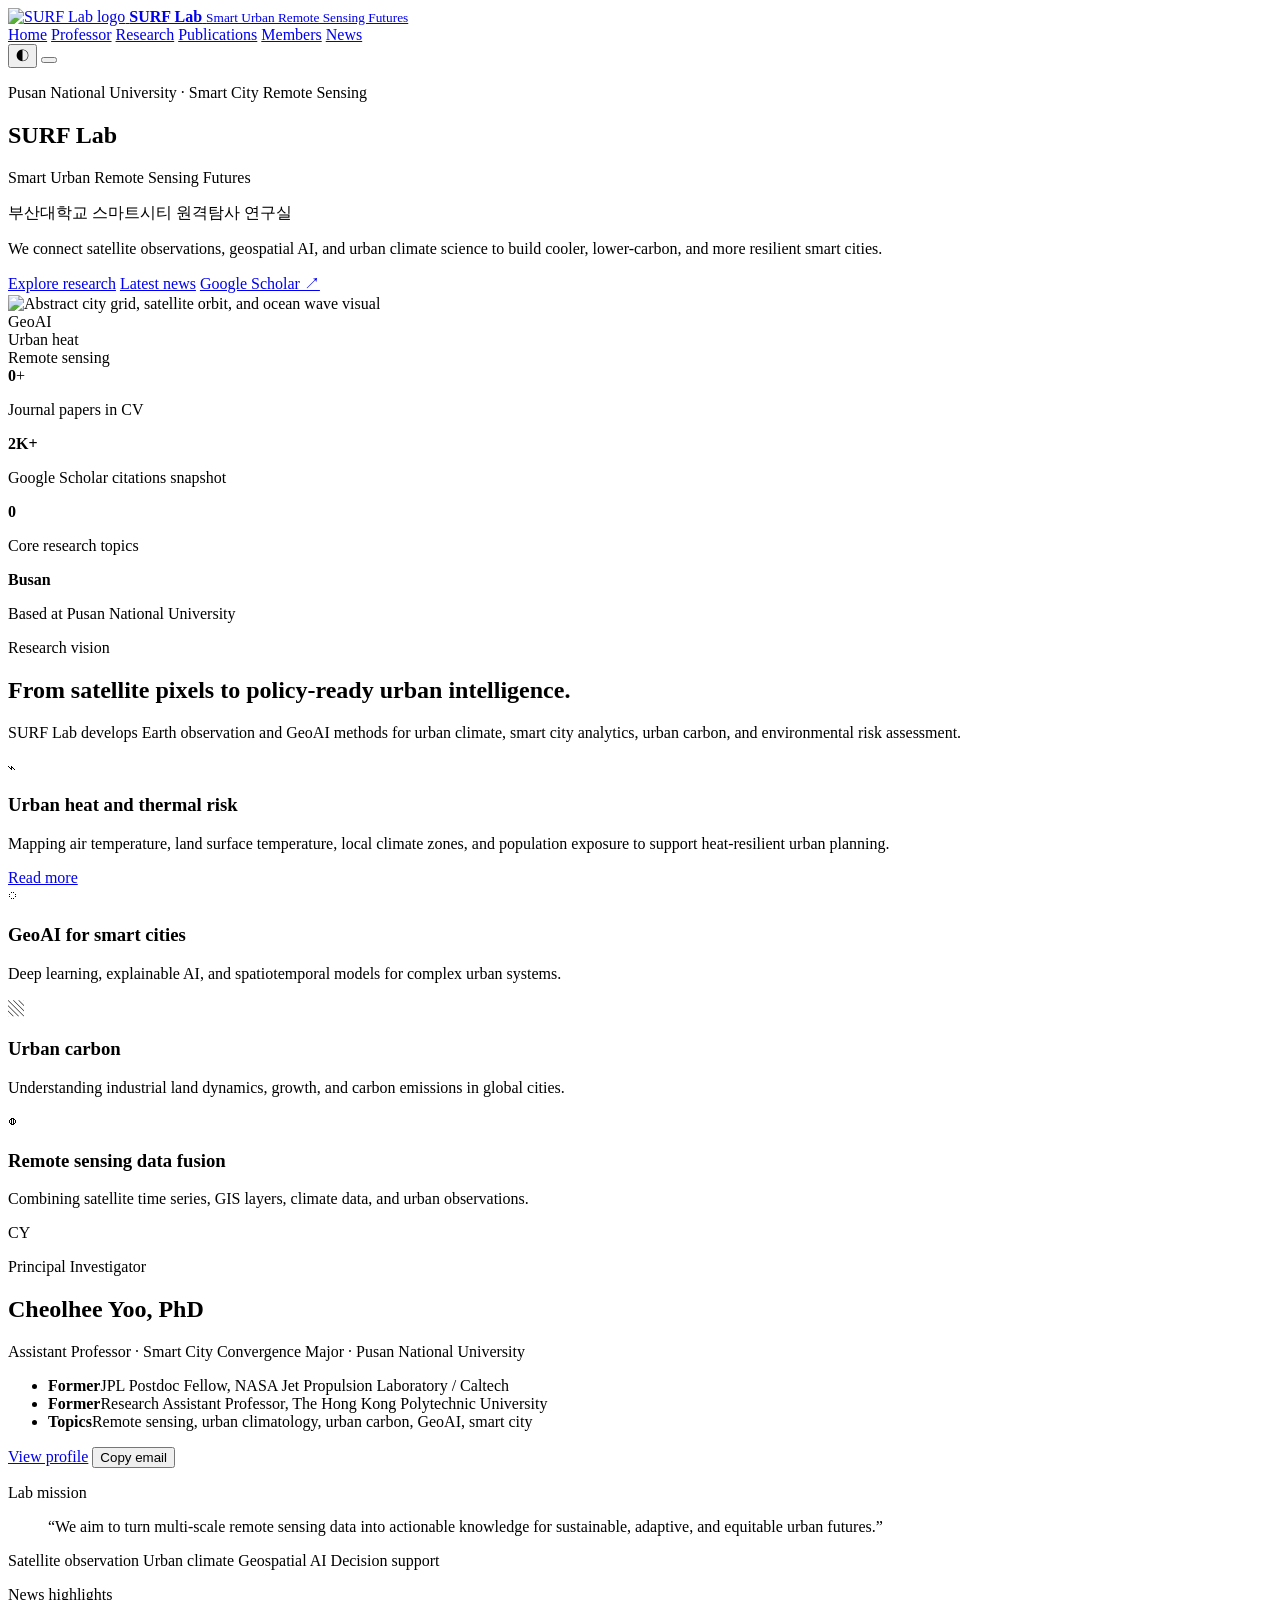
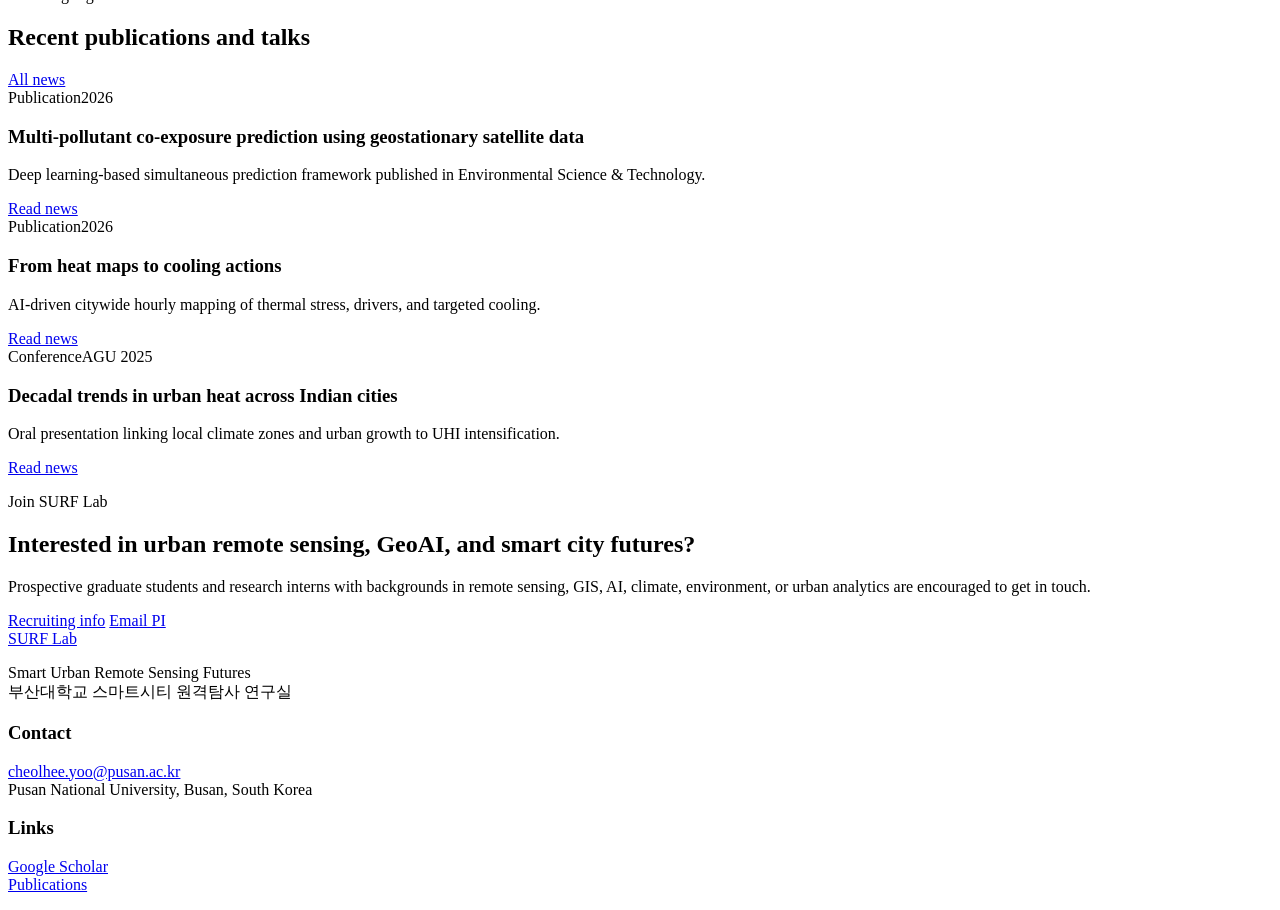
==== index.html @ ce8a704f "Create index.html" ====
<!DOCTYPE html>
<html lang="ko">
<head>
  <meta charset="utf-8" />
  <meta name="viewport" content="width=device-width, initial-scale=1" />
  <meta name="description" content="SURF Lab, Smart Urban Remote Sensing Futures, 부산대학교 스마트시티 원격탐사 연구실" />
  <title>SURF Lab | Smart Urban Remote Sensing Futures</title>
  <link rel="icon" href="assets/surf-logo.svg" type="image/svg+xml" />
  <link rel="stylesheet" href="styles.css" />
  <script defer src="script.js"></script>
</head>
<body>
  <div class="progress" data-progress></div>
  <header class="site-header" data-header>
    <a class="brand" href="index.html" aria-label="SURF Lab home">
      <img src="assets/surf-logo.svg" alt="SURF Lab logo" />
      <span>
        <strong>SURF Lab</strong>
        <small>Smart Urban Remote Sensing Futures</small>
      </span>
    </a>
    <nav class="nav-links" id="site-menu" data-nav>
      <a href="index.html">Home</a>
      <a href="professor.html">Professor</a>
      <a href="research.html">Research</a>
      <a href="publications.html">Publications</a>
      <a href="members.html">Members</a>
      <a href="news.html">News</a>
    </nav>
    <div class="header-actions">
      <button class="theme-toggle" type="button" data-theme-toggle aria-label="Toggle dark mode">
        <span class="theme-toggle__icon" aria-hidden="true">◐</span>
      </button>
      <button class="menu-toggle" type="button" data-menu-toggle aria-controls="site-menu" aria-expanded="false" aria-label="Open navigation">
        <span></span><span></span><span></span>
      </button>
    </div>
  </header>

  <main>
    <section class="hero section-pad">
      <div class="hero-bg" aria-hidden="true"></div>
      <div class="container hero-grid">
        <div class="hero-copy" data-reveal>
          <p class="eyebrow">Pusan National University · Smart City Remote Sensing</p>
          <h1>SURF Lab</h1>
          <p class="hero-subtitle">Smart Urban Remote Sensing Futures</p>
          <p class="hero-korean">부산대학교 스마트시티 원격탐사 연구실</p>
          <p class="hero-text">
            We connect satellite observations, geospatial AI, and urban climate science to build cooler,
            lower-carbon, and more resilient smart cities.
          </p>
          <div class="hero-actions">
            <a class="btn btn-primary" href="research.html">Explore research</a>
            <a class="btn btn-ghost" href="news.html">Latest news</a>
            <a class="btn btn-link" href="https://scholar.google.com/citations?user=P_pe0a8AAAAJ&amp;hl=ko" target="_blank" rel="noopener">Google Scholar ↗</a>
          </div>
        </div>
        <div class="hero-visual" data-reveal data-delay="120">
          <div class="orbital-card">
            <img src="assets/city-wave.svg" alt="Abstract city grid, satellite orbit, and ocean wave visual" />
            <div class="live-chip live-chip--one">GeoAI</div>
            <div class="live-chip live-chip--two">Urban heat</div>
            <div class="live-chip live-chip--three">Remote sensing</div>
          </div>
        </div>
      </div>
      <div class="container stat-strip" data-reveal>
        <article>
          <strong data-count="41">0</strong><span>+</span>
          <p>Journal papers in CV</p>
        </article>
        <article>
          <strong>2K+</strong>
          <p>Google Scholar citations snapshot</p>
        </article>
        <article>
          <strong data-count="6">0</strong>
          <p>Core research topics</p>
        </article>
        <article>
          <strong>Busan</strong>
          <p>Based at Pusan National University</p>
        </article>
      </div>
    </section>

    <section class="section-pad compact">
      <div class="container section-heading" data-reveal>
        <p class="eyebrow">Research vision</p>
        <h2>From satellite pixels to policy-ready urban intelligence.</h2>
        <p>
          SURF Lab develops Earth observation and GeoAI methods for urban climate, smart city analytics,
          urban carbon, and environmental risk assessment.
        </p>
      </div>
      <div class="container bento-grid">
        <article class="bento-card large" data-reveal>
          <span class="card-icon">⌁</span>
          <h3>Urban heat and thermal risk</h3>
          <p>
            Mapping air temperature, land surface temperature, local climate zones, and population exposure
            to support heat-resilient urban planning.
          </p>
          <a href="research.html#urban-heat">Read more</a>
        </article>
        <article class="bento-card" data-reveal data-delay="80">
          <span class="card-icon">◌</span>
          <h3>GeoAI for smart cities</h3>
          <p>Deep learning, explainable AI, and spatiotemporal models for complex urban systems.</p>
        </article>
        <article class="bento-card" data-reveal data-delay="120">
          <span class="card-icon">▧</span>
          <h3>Urban carbon</h3>
          <p>Understanding industrial land dynamics, growth, and carbon emissions in global cities.</p>
        </article>
        <article class="bento-card" data-reveal data-delay="160">
          <span class="card-icon">◍</span>
          <h3>Remote sensing data fusion</h3>
          <p>Combining satellite time series, GIS layers, climate data, and urban observations.</p>
        </article>
      </div>
    </section>

    <section class="section-pad muted-section">
      <div class="container split-grid align-center">
        <div class="profile-card" data-reveal>
          <div class="profile-avatar" aria-hidden="true">CY</div>
          <div>
            <p class="eyebrow">Principal Investigator</p>
            <h2>Cheolhee Yoo, PhD</h2>
            <p class="muted">Assistant Professor · Smart City Convergence Major · Pusan National University</p>
          </div>
          <ul class="profile-list">
            <li><strong>Former</strong><span>JPL Postdoc Fellow, NASA Jet Propulsion Laboratory / Caltech</span></li>
            <li><strong>Former</strong><span>Research Assistant Professor, The Hong Kong Polytechnic University</span></li>
            <li><strong>Topics</strong><span>Remote sensing, urban climatology, urban carbon, GeoAI, smart city</span></li>
          </ul>
          <div class="profile-actions">
            <a class="btn btn-primary" href="professor.html">View profile</a>
            <button class="btn btn-ghost" type="button" data-copy="cheolhee.yoo@pusan.ac.kr">Copy email</button>
          </div>
        </div>
        <div class="quote-panel" data-reveal data-delay="120">
          <p class="eyebrow">Lab mission</p>
          <blockquote>
            “We aim to turn multi-scale remote sensing data into actionable knowledge for sustainable,
            adaptive, and equitable urban futures.”
          </blockquote>
          <div class="pill-row">
            <span>Satellite observation</span>
            <span>Urban climate</span>
            <span>Geospatial AI</span>
            <span>Decision support</span>
          </div>
        </div>
      </div>
    </section>

    <section class="section-pad">
      <div class="container section-heading with-action" data-reveal>
        <div>
          <p class="eyebrow">News highlights</p>
          <h2>Recent publications and talks</h2>
        </div>
        <a class="btn btn-ghost" href="news.html">All news</a>
      </div>
      <div class="container news-preview-grid">
        <article class="news-card accent" data-reveal>
          <div class="news-meta"><span>Publication</span><span>2026</span></div>
          <h3>Multi-pollutant co-exposure prediction using geostationary satellite data</h3>
          <p>Deep learning-based simultaneous prediction framework published in Environmental Science &amp; Technology.</p>
          <a href="news.html">Read news</a>
        </article>
        <article class="news-card" data-reveal data-delay="80">
          <div class="news-meta"><span>Publication</span><span>2026</span></div>
          <h3>From heat maps to cooling actions</h3>
          <p>AI-driven citywide hourly mapping of thermal stress, drivers, and targeted cooling.</p>
          <a href="news.html">Read news</a>
        </article>
        <article class="news-card" data-reveal data-delay="160">
          <div class="news-meta"><span>Conference</span><span>AGU 2025</span></div>
          <h3>Decadal trends in urban heat across Indian cities</h3>
          <p>Oral presentation linking local climate zones and urban growth to UHI intensification.</p>
          <a href="news.html">Read news</a>
        </article>
      </div>
    </section>

    <section class="section-pad compact cta-section">
      <div class="container cta-card" data-reveal>
        <div>
          <p class="eyebrow">Join SURF Lab</p>
          <h2>Interested in urban remote sensing, GeoAI, and smart city futures?</h2>
          <p>
            Prospective graduate students and research interns with backgrounds in remote sensing,
            GIS, AI, climate, environment, or urban analytics are encouraged to get in touch.
          </p>
        </div>
        <div class="cta-actions">
          <a class="btn btn-primary" href="members.html#recruiting">Recruiting info</a>
          <a class="btn btn-ghost" href="mailto:cheolhee.yoo@pusan.ac.kr">Email PI</a>
        </div>
      </div>
    </section>
  </main>

  <footer class="site-footer">
    <div class="container footer-grid">
      <div>
        <a class="footer-brand" href="index.html">SURF Lab</a>
        <p>Smart Urban Remote Sensing Futures<br />부산대학교 스마트시티 원격탐사 연구실</p>
      </div>
      <div>
        <h3>Contact</h3>
        <p><a href="mailto:cheolhee.yoo@pusan.ac.kr">cheolhee.yoo@pusan.ac.kr</a><br />Pusan National University, Busan, South Korea</p>
      </div>
      <div>
        <h3>Links</h3>
        <p><a href="https://scholar.google.com/citations?user=P_pe0a8AAAAJ&amp;hl=ko" target="_blank" rel="noopener">Google Scholar</a><br /><a href="publications.html">Publications</a></p>
      </div>
    </div>
  </footer>
  <div class="toast" data-toast role="status" aria-live="polite"></div>
</body>
</html>
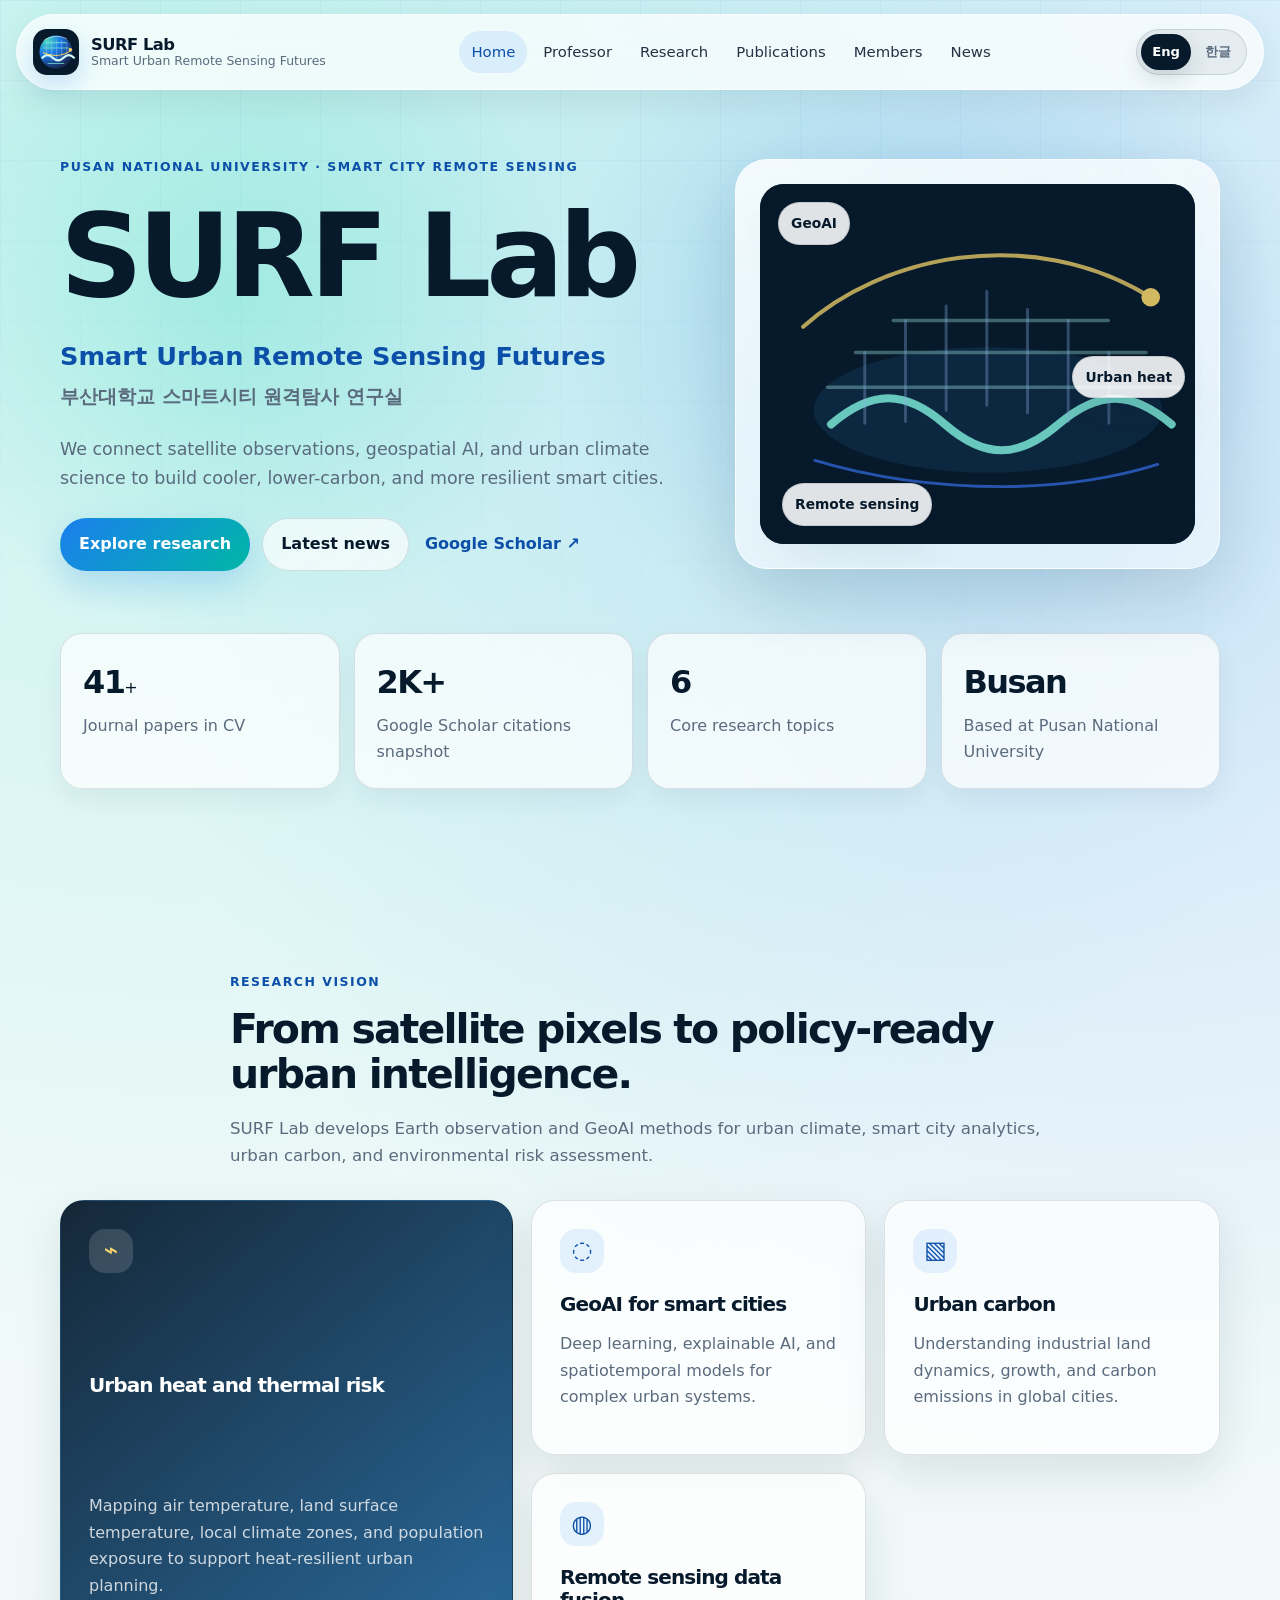
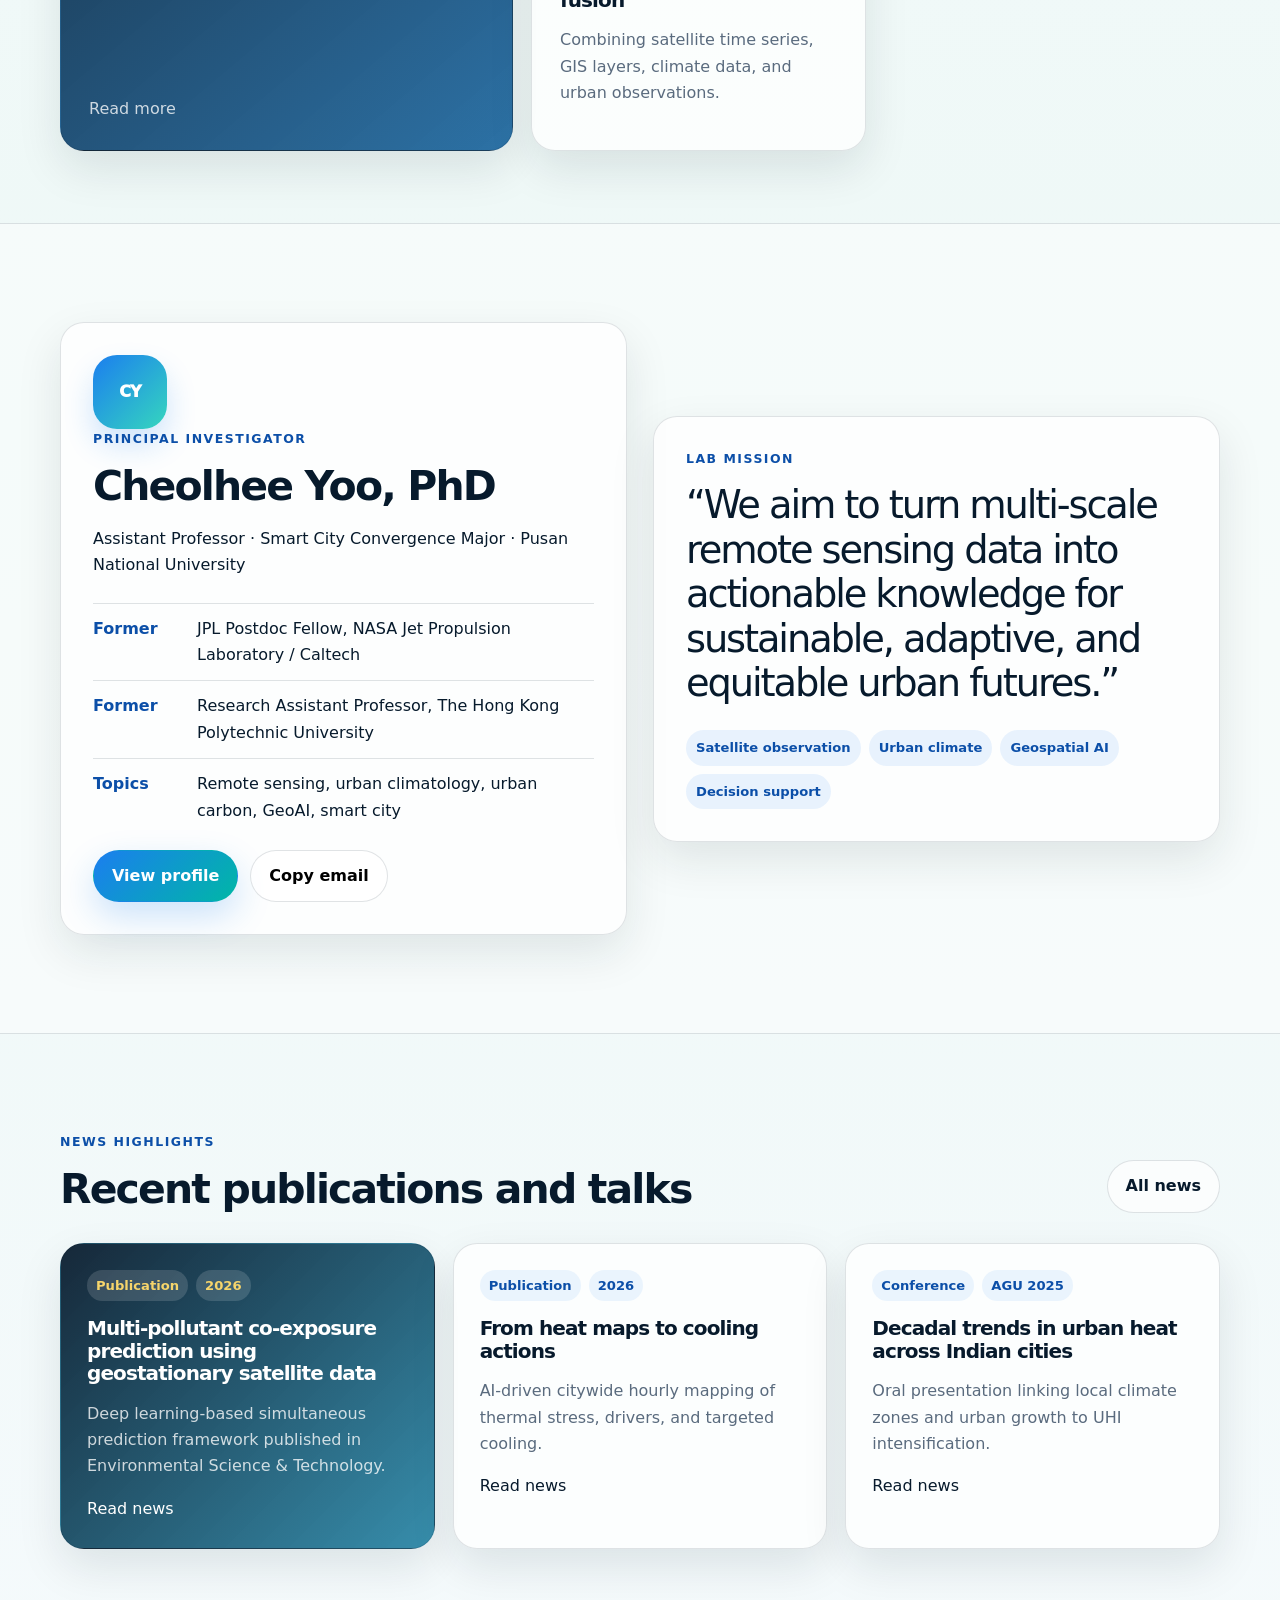
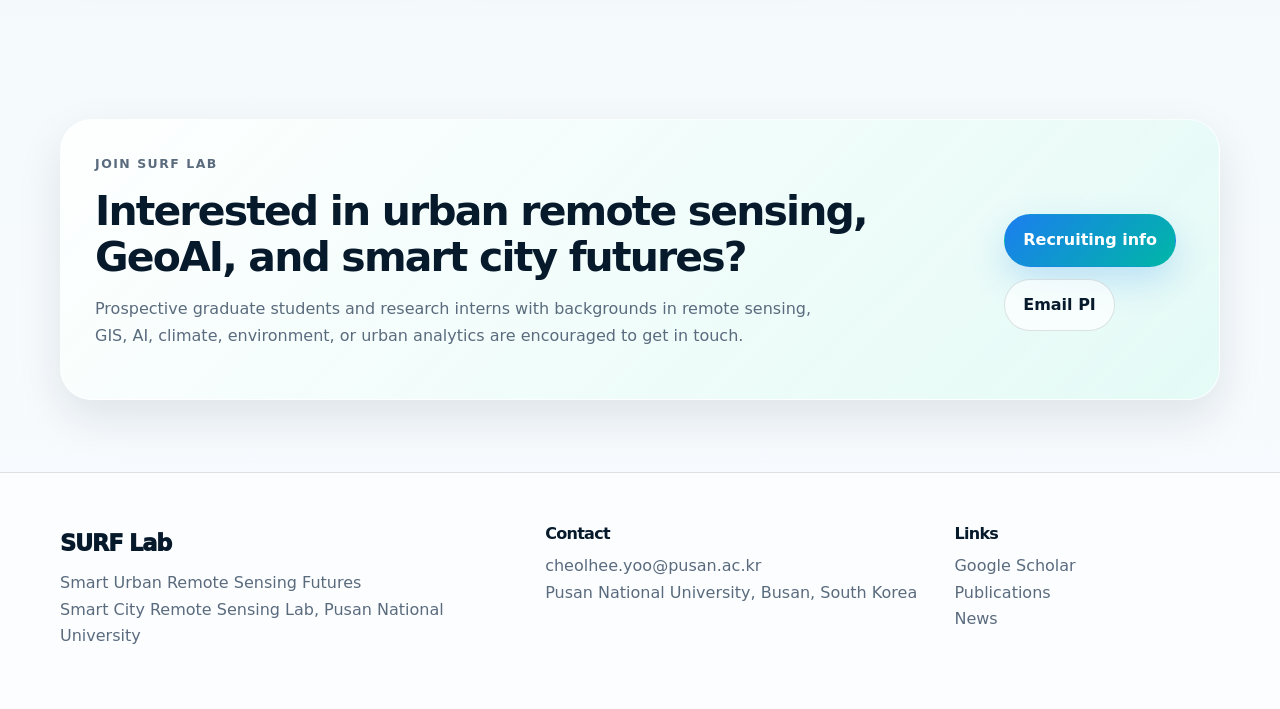
==== commit 4d0d8cd3: "Add files via upload" ====
--- a/index.html
+++ b/index.html
@@ -1,5 +1,5 @@
 <!DOCTYPE html>
-<html lang="ko">
+<html lang="en" data-site-lang="en">
 <head>
   <meta charset="utf-8" />
   <meta name="viewport" content="width=device-width, initial-scale=1" />
@@ -9,7 +9,7 @@
   <link rel="stylesheet" href="styles.css" />
   <script defer src="script.js"></script>
 </head>
-<body>
+<body data-page="home">
   <div class="progress" data-progress></div>
   <header class="site-header" data-header>
     <a class="brand" href="index.html" aria-label="SURF Lab home">
@@ -20,17 +20,18 @@
       </span>
     </a>
     <nav class="nav-links" id="site-menu" data-nav>
-      <a href="index.html">Home</a>
-      <a href="professor.html">Professor</a>
-      <a href="research.html">Research</a>
-      <a href="publications.html">Publications</a>
-      <a href="members.html">Members</a>
-      <a href="news.html">News</a>
+      <a href="index.html"><span data-lang-en>Home</span><span data-lang-ko>홈</span></a>
+      <a href="professor.html"><span data-lang-en>Professor</span><span data-lang-ko>교수</span></a>
+      <a href="research.html"><span data-lang-en>Research</span><span data-lang-ko>연구</span></a>
+      <a href="publications.html"><span data-lang-en>Publications</span><span data-lang-ko>논문</span></a>
+      <a href="members.html"><span data-lang-en>Members</span><span data-lang-ko>구성원</span></a>
+      <a href="news.html"><span data-lang-en>News</span><span data-lang-ko>소식</span></a>
     </nav>
     <div class="header-actions">
-      <button class="theme-toggle" type="button" data-theme-toggle aria-label="Toggle dark mode">
-        <span class="theme-toggle__icon" aria-hidden="true">◐</span>
-      </button>
+      <div class="language-switch" role="group" aria-label="Language selector">
+        <button type="button" data-lang-button="en" aria-pressed="true">Eng</button>
+        <button type="button" data-lang-button="ko" aria-pressed="false">한글</button>
+      </div>
       <button class="menu-toggle" type="button" data-menu-toggle aria-controls="site-menu" aria-expanded="false" aria-label="Open navigation">
         <span></span><span></span><span></span>
       </button>
@@ -42,83 +43,52 @@
       <div class="hero-bg" aria-hidden="true"></div>
       <div class="container hero-grid">
         <div class="hero-copy" data-reveal>
-          <p class="eyebrow">Pusan National University · Smart City Remote Sensing</p>
+          <p class="eyebrow"><span data-lang-en>Pusan National University · Smart City Remote Sensing</span><span data-lang-ko>부산대학교 · 스마트시티 원격탐사</span></p>
           <h1>SURF Lab</h1>
           <p class="hero-subtitle">Smart Urban Remote Sensing Futures</p>
           <p class="hero-korean">부산대학교 스마트시티 원격탐사 연구실</p>
           <p class="hero-text">
-            We connect satellite observations, geospatial AI, and urban climate science to build cooler,
-            lower-carbon, and more resilient smart cities.
+            <span data-lang-en>We connect satellite observations, geospatial AI, and urban climate science to build cooler, lower-carbon, and more resilient smart cities.</span><span data-lang-ko>위성 관측, 지리공간 AI, 도시기후 과학을 연결하여 더 시원하고 저탄소이며 회복력 있는 스마트시티를 연구합니다.</span>
           </p>
           <div class="hero-actions">
-            <a class="btn btn-primary" href="research.html">Explore research</a>
-            <a class="btn btn-ghost" href="news.html">Latest news</a>
-            <a class="btn btn-link" href="https://scholar.google.com/citations?user=P_pe0a8AAAAJ&amp;hl=ko" target="_blank" rel="noopener">Google Scholar ↗</a>
+            <a class="btn btn-primary" href="research.html"><span data-lang-en>Explore research</span><span data-lang-ko>연구 살펴보기</span></a>
+            <a class="btn btn-ghost" href="news.html"><span data-lang-en>Latest news</span><span data-lang-ko>최근 소식</span></a>
+            <a class="btn btn-link" href="https://scholar.google.com/citations?user=P_pe0a8AAAAJ&hl=ko" data-scholar-link target="_blank" rel="noopener">Google Scholar ↗</a>
           </div>
         </div>
         <div class="hero-visual" data-reveal data-delay="120">
           <div class="orbital-card">
             <img src="assets/city-wave.svg" alt="Abstract city grid, satellite orbit, and ocean wave visual" />
             <div class="live-chip live-chip--one">GeoAI</div>
-            <div class="live-chip live-chip--two">Urban heat</div>
-            <div class="live-chip live-chip--three">Remote sensing</div>
+            <div class="live-chip live-chip--two"><span data-lang-en>Urban heat</span><span data-lang-ko>도시열</span></div>
+            <div class="live-chip live-chip--three"><span data-lang-en>Remote sensing</span><span data-lang-ko>원격탐사</span></div>
           </div>
         </div>
       </div>
       <div class="container stat-strip" data-reveal>
-        <article>
-          <strong data-count="41">0</strong><span>+</span>
-          <p>Journal papers in CV</p>
-        </article>
-        <article>
-          <strong>2K+</strong>
-          <p>Google Scholar citations snapshot</p>
-        </article>
-        <article>
-          <strong data-count="6">0</strong>
-          <p>Core research topics</p>
-        </article>
-        <article>
-          <strong>Busan</strong>
-          <p>Based at Pusan National University</p>
-        </article>
+        <article><strong data-count="41">0</strong><span>+</span><p><span data-lang-en>Journal papers in CV</span><span data-lang-ko>CV 기준 저널 논문</span></p></article>
+        <article><strong>2K+</strong><p><span data-lang-en>Google Scholar citations snapshot</span><span data-lang-ko>Google Scholar 피인용 스냅샷</span></p></article>
+        <article><strong data-count="6">0</strong><p><span data-lang-en>Core research topics</span><span data-lang-ko>핵심 연구주제</span></p></article>
+        <article><strong>Busan</strong><p><span data-lang-en>Based at Pusan National University</span><span data-lang-ko>부산대학교 기반 연구실</span></p></article>
       </div>
     </section>
 
     <section class="section-pad compact">
       <div class="container section-heading" data-reveal>
-        <p class="eyebrow">Research vision</p>
-        <h2>From satellite pixels to policy-ready urban intelligence.</h2>
-        <p>
-          SURF Lab develops Earth observation and GeoAI methods for urban climate, smart city analytics,
-          urban carbon, and environmental risk assessment.
-        </p>
+        <p class="eyebrow"><span data-lang-en>Research vision</span><span data-lang-ko>연구 비전</span></p>
+        <h2><span data-lang-en>From satellite pixels to policy-ready urban intelligence.</span><span data-lang-ko>위성 픽셀에서 도시 정책을 위한 지능형 정보까지.</span></h2>
+        <p><span data-lang-en>SURF Lab develops Earth observation and GeoAI methods for urban climate, smart city analytics, urban carbon, and environmental risk assessment.</span><span data-lang-ko>SURF Lab은 도시기후, 스마트시티 분석, 도시 탄소, 환경위험 평가를 위한 지구관측 및 GeoAI 방법론을 개발합니다.</span></p>
       </div>
       <div class="container bento-grid">
         <article class="bento-card large" data-reveal>
           <span class="card-icon">⌁</span>
-          <h3>Urban heat and thermal risk</h3>
-          <p>
-            Mapping air temperature, land surface temperature, local climate zones, and population exposure
-            to support heat-resilient urban planning.
-          </p>
-          <a href="research.html#urban-heat">Read more</a>
+          <h3><span data-lang-en>Urban heat and thermal risk</span><span data-lang-ko>도시열과 열위험</span></h3>
+          <p><span data-lang-en>Mapping air temperature, land surface temperature, local climate zones, and population exposure to support heat-resilient urban planning.</span><span data-lang-ko>기온, 지표면 온도, 지역기후대, 인구 노출을 지도화하여 폭염 회복력 있는 도시계획을 지원합니다.</span></p>
+          <a href="research.html#urban-heat"><span data-lang-en>Read more</span><span data-lang-ko>자세히 보기</span></a>
         </article>
-        <article class="bento-card" data-reveal data-delay="80">
-          <span class="card-icon">◌</span>
-          <h3>GeoAI for smart cities</h3>
-          <p>Deep learning, explainable AI, and spatiotemporal models for complex urban systems.</p>
-        </article>
-        <article class="bento-card" data-reveal data-delay="120">
-          <span class="card-icon">▧</span>
-          <h3>Urban carbon</h3>
-          <p>Understanding industrial land dynamics, growth, and carbon emissions in global cities.</p>
-        </article>
-        <article class="bento-card" data-reveal data-delay="160">
-          <span class="card-icon">◍</span>
-          <h3>Remote sensing data fusion</h3>
-          <p>Combining satellite time series, GIS layers, climate data, and urban observations.</p>
-        </article>
+        <article class="bento-card" data-reveal data-delay="80"><span class="card-icon">◌</span><h3><span data-lang-en>GeoAI for smart cities</span><span data-lang-ko>스마트시티 GeoAI</span></h3><p><span data-lang-en>Deep learning, explainable AI, and spatiotemporal models for complex urban systems.</span><span data-lang-ko>복잡한 도시 시스템을 이해하기 위한 딥러닝, 설명가능 AI, 시공간 모델링.</span></p></article>
+        <article class="bento-card" data-reveal data-delay="120"><span class="card-icon">▧</span><h3><span data-lang-en>Urban carbon</span><span data-lang-ko>도시 탄소</span></h3><p><span data-lang-en>Understanding industrial land dynamics, growth, and carbon emissions in global cities.</span><span data-lang-ko>전 세계 도시의 산업용지 변화, 도시 성장, 탄소배출의 관계를 분석합니다.</span></p></article>
+        <article class="bento-card" data-reveal data-delay="160"><span class="card-icon">◍</span><h3><span data-lang-en>Remote sensing data fusion</span><span data-lang-ko>원격탐사 데이터 융합</span></h3><p><span data-lang-en>Combining satellite time series, GIS layers, climate data, and urban observations.</span><span data-lang-ko>위성 시계열, GIS 레이어, 기후자료, 도시 관측자료를 융합합니다.</span></p></article>
       </div>
     </section>
 
@@ -127,80 +97,41 @@
         <div class="profile-card" data-reveal>
           <div class="profile-avatar" aria-hidden="true">CY</div>
           <div>
-            <p class="eyebrow">Principal Investigator</p>
+            <p class="eyebrow"><span data-lang-en>Principal Investigator</span><span data-lang-ko>연구책임자</span></p>
             <h2>Cheolhee Yoo, PhD</h2>
-            <p class="muted">Assistant Professor · Smart City Convergence Major · Pusan National University</p>
+            <p class="muted"><span data-lang-en>Assistant Professor · Smart City Convergence Major · Pusan National University</span><span data-lang-ko>부산대학교 스마트시티 융합전공 조교수</span></p>
           </div>
           <ul class="profile-list">
-            <li><strong>Former</strong><span>JPL Postdoc Fellow, NASA Jet Propulsion Laboratory / Caltech</span></li>
-            <li><strong>Former</strong><span>Research Assistant Professor, The Hong Kong Polytechnic University</span></li>
-            <li><strong>Topics</strong><span>Remote sensing, urban climatology, urban carbon, GeoAI, smart city</span></li>
+            <li><strong><span data-lang-en>Former</span><span data-lang-ko>이전 경력</span></strong><span><span data-lang-en>JPL Postdoc Fellow, NASA Jet Propulsion Laboratory / Caltech</span><span data-lang-ko>NASA Jet Propulsion Laboratory / Caltech JPL Postdoc Fellow</span></span></li>
+            <li><strong><span data-lang-en>Former</span><span data-lang-ko>이전 경력</span></strong><span><span data-lang-en>Research Assistant Professor, The Hong Kong Polytechnic University</span><span data-lang-ko>홍콩이공대학교 Research Assistant Professor</span></span></li>
+            <li><strong><span data-lang-en>Topics</span><span data-lang-ko>주제</span></strong><span><span data-lang-en>Remote sensing, urban climatology, urban carbon, GeoAI, smart city</span><span data-lang-ko>원격탐사, 도시기후, 도시 탄소, GeoAI, 스마트시티</span></span></li>
           </ul>
-          <div class="profile-actions">
-            <a class="btn btn-primary" href="professor.html">View profile</a>
-            <button class="btn btn-ghost" type="button" data-copy="cheolhee.yoo@pusan.ac.kr">Copy email</button>
-          </div>
+          <div class="profile-actions"><a class="btn btn-primary" href="professor.html"><span data-lang-en>View profile</span><span data-lang-ko>프로필 보기</span></a><button class="btn btn-ghost" type="button" data-copy="cheolhee.yoo@pusan.ac.kr"><span data-lang-en>Copy email</span><span data-lang-ko>이메일 복사</span></button></div>
         </div>
         <div class="quote-panel" data-reveal data-delay="120">
-          <p class="eyebrow">Lab mission</p>
-          <blockquote>
-            “We aim to turn multi-scale remote sensing data into actionable knowledge for sustainable,
-            adaptive, and equitable urban futures.”
-          </blockquote>
-          <div class="pill-row">
-            <span>Satellite observation</span>
-            <span>Urban climate</span>
-            <span>Geospatial AI</span>
-            <span>Decision support</span>
-          </div>
+          <p class="eyebrow"><span data-lang-en>Lab mission</span><span data-lang-ko>연구실 미션</span></p>
+          <blockquote><span data-lang-en>“We aim to turn multi-scale remote sensing data into actionable knowledge for sustainable, adaptive, and equitable urban futures.”</span><span data-lang-ko>“다중 스케일 원격탐사 데이터를 지속가능하고 적응적이며 공정한 도시 미래를 위한 실행 가능한 지식으로 전환합니다.”</span></blockquote>
+          <div class="pill-row"><span><span data-lang-en>Satellite observation</span><span data-lang-ko>위성 관측</span></span><span><span data-lang-en>Urban climate</span><span data-lang-ko>도시기후</span></span><span><span data-lang-en>Geospatial AI</span><span data-lang-ko>지리공간 AI</span></span><span><span data-lang-en>Decision support</span><span data-lang-ko>의사결정 지원</span></span></div>
         </div>
       </div>
     </section>
 
     <section class="section-pad">
       <div class="container section-heading with-action" data-reveal>
-        <div>
-          <p class="eyebrow">News highlights</p>
-          <h2>Recent publications and talks</h2>
-        </div>
-        <a class="btn btn-ghost" href="news.html">All news</a>
+        <div><p class="eyebrow"><span data-lang-en>News highlights</span><span data-lang-ko>주요 소식</span></p><h2><span data-lang-en>Recent publications and talks</span><span data-lang-ko>최근 논문과 학회 발표</span></h2></div>
+        <a class="btn btn-ghost" href="news.html"><span data-lang-en>All news</span><span data-lang-ko>전체 소식</span></a>
       </div>
       <div class="container news-preview-grid">
-        <article class="news-card accent" data-reveal>
-          <div class="news-meta"><span>Publication</span><span>2026</span></div>
-          <h3>Multi-pollutant co-exposure prediction using geostationary satellite data</h3>
-          <p>Deep learning-based simultaneous prediction framework published in Environmental Science &amp; Technology.</p>
-          <a href="news.html">Read news</a>
-        </article>
-        <article class="news-card" data-reveal data-delay="80">
-          <div class="news-meta"><span>Publication</span><span>2026</span></div>
-          <h3>From heat maps to cooling actions</h3>
-          <p>AI-driven citywide hourly mapping of thermal stress, drivers, and targeted cooling.</p>
-          <a href="news.html">Read news</a>
-        </article>
-        <article class="news-card" data-reveal data-delay="160">
-          <div class="news-meta"><span>Conference</span><span>AGU 2025</span></div>
-          <h3>Decadal trends in urban heat across Indian cities</h3>
-          <p>Oral presentation linking local climate zones and urban growth to UHI intensification.</p>
-          <a href="news.html">Read news</a>
-        </article>
+        <article class="news-card accent" data-reveal><div class="news-meta"><span><span data-lang-en>Publication</span><span data-lang-ko>논문</span></span><span>2026</span></div><h3><span data-lang-en>Multi-pollutant co-exposure prediction using geostationary satellite data</span><span data-lang-ko>정지궤도 위성자료 기반 다중오염물질 동시 노출 예측</span></h3><p><span data-lang-en>Deep learning-based simultaneous prediction framework published in Environmental Science &amp; Technology.</span><span data-lang-ko>딥러닝 기반 동시 예측 프레임워크가 Environmental Science &amp; Technology에 게재되었습니다.</span></p><a href="news.html"><span data-lang-en>Read news</span><span data-lang-ko>소식 보기</span></a></article>
+        <article class="news-card" data-reveal data-delay="80"><div class="news-meta"><span><span data-lang-en>Publication</span><span data-lang-ko>논문</span></span><span>2026</span></div><h3><span data-lang-en>From heat maps to cooling actions</span><span data-lang-ko>열지도에서 냉각 액션으로</span></h3><p><span data-lang-en>AI-driven citywide hourly mapping of thermal stress, drivers, and targeted cooling.</span><span data-lang-ko>AI 기반 도시 전역 시간별 열스트레스, 요인, 맞춤형 냉각 전략 지도화 연구.</span></p><a href="news.html"><span data-lang-en>Read news</span><span data-lang-ko>소식 보기</span></a></article>
+        <article class="news-card" data-reveal data-delay="160"><div class="news-meta"><span><span data-lang-en>Conference</span><span data-lang-ko>학회</span></span><span>AGU 2025</span></div><h3><span data-lang-en>Decadal trends in urban heat across Indian cities</span><span data-lang-ko>인도 도시의 도시열 장기 변화</span></h3><p><span data-lang-en>Oral presentation linking local climate zones and urban growth to UHI intensification.</span><span data-lang-ko>지역기후대와 도시 성장이 도시열섬 강화에 미치는 영향을 다룬 구두 발표.</span></p><a href="news.html"><span data-lang-en>Read news</span><span data-lang-ko>소식 보기</span></a></article>
       </div>
     </section>
 
     <section class="section-pad compact cta-section">
       <div class="container cta-card" data-reveal>
-        <div>
-          <p class="eyebrow">Join SURF Lab</p>
-          <h2>Interested in urban remote sensing, GeoAI, and smart city futures?</h2>
-          <p>
-            Prospective graduate students and research interns with backgrounds in remote sensing,
-            GIS, AI, climate, environment, or urban analytics are encouraged to get in touch.
-          </p>
-        </div>
-        <div class="cta-actions">
-          <a class="btn btn-primary" href="members.html#recruiting">Recruiting info</a>
-          <a class="btn btn-ghost" href="mailto:cheolhee.yoo@pusan.ac.kr">Email PI</a>
-        </div>
+        <div><p class="eyebrow"><span data-lang-en>Join SURF Lab</span><span data-lang-ko>SURF Lab 합류</span></p><h2><span data-lang-en>Interested in urban remote sensing, GeoAI, and smart city futures?</span><span data-lang-ko>도시 원격탐사, GeoAI, 스마트시티 미래에 관심이 있나요?</span></h2><p><span data-lang-en>Prospective graduate students and research interns with backgrounds in remote sensing, GIS, AI, climate, environment, or urban analytics are encouraged to get in touch.</span><span data-lang-ko>원격탐사, GIS, AI, 기후, 환경, 도시분석 배경을 가진 대학원 진학 희망자와 연구 인턴의 연락을 환영합니다.</span></p></div>
+        <div class="cta-actions"><a class="btn btn-primary" href="members.html#recruiting"><span data-lang-en>Recruiting info</span><span data-lang-ko>모집 안내</span></a><a class="btn btn-ghost" href="mailto:cheolhee.yoo@pusan.ac.kr"><span data-lang-en>Email PI</span><span data-lang-ko>PI에게 이메일</span></a></div>
       </div>
     </section>
   </main>
@@ -209,18 +140,17 @@
     <div class="container footer-grid">
       <div>
         <a class="footer-brand" href="index.html">SURF Lab</a>
-        <p>Smart Urban Remote Sensing Futures<br />부산대학교 스마트시티 원격탐사 연구실</p>
+        <p><span data-lang-en>Smart Urban Remote Sensing Futures</span><span data-lang-ko>Smart Urban Remote Sensing Futures</span><br /><span data-lang-en>Smart City Remote Sensing Lab, Pusan National University</span><span data-lang-ko>부산대학교 스마트시티 원격탐사 연구실</span></p>
       </div>
       <div>
-        <h3>Contact</h3>
-        <p><a href="mailto:cheolhee.yoo@pusan.ac.kr">cheolhee.yoo@pusan.ac.kr</a><br />Pusan National University, Busan, South Korea</p>
+        <h3><span data-lang-en>Contact</span><span data-lang-ko>연락처</span></h3>
+        <p><a href="mailto:cheolhee.yoo@pusan.ac.kr">cheolhee.yoo@pusan.ac.kr</a><br /><span data-lang-en>Pusan National University, Busan, South Korea</span><span data-lang-ko>부산대학교, 부산, 대한민국</span></p>
       </div>
       <div>
-        <h3>Links</h3>
-        <p><a href="https://scholar.google.com/citations?user=P_pe0a8AAAAJ&amp;hl=ko" target="_blank" rel="noopener">Google Scholar</a><br /><a href="publications.html">Publications</a></p>
+        <h3><span data-lang-en>Links</span><span data-lang-ko>바로가기</span></h3>
+        <p><a href="https://scholar.google.com/citations?user=P_pe0a8AAAAJ&hl=ko" data-scholar-link target="_blank" rel="noopener">Google Scholar</a><br /><a href="publications.html"><span data-lang-en>Publications</span><span data-lang-ko>논문</span></a><br /><a href="news.html"><span data-lang-en>News</span><span data-lang-ko>소식</span></a></p>
       </div>
     </div>
   </footer>
-  <div class="toast" data-toast role="status" aria-live="polite"></div>
 </body>
 </html>
--- a/styles.css
+++ b/styles.css
@@ -0,0 +1,271 @@
+
+:root {
+  --bg: #f6fbff;
+  --surface: rgba(255, 255, 255, 0.78);
+  --surface-solid: #ffffff;
+  --ink: #071a2c;
+  --muted: #5a6b7e;
+  --line: rgba(7, 26, 44, 0.12);
+  --blue: #1b7eef;
+  --blue-dark: #0c4fa8;
+  --mint: #35d6be;
+  --mint-soft: #dffaf4;
+  --gold: #f6d56b;
+  --shadow: 0 24px 70px rgba(7, 26, 44, 0.14);
+  --shadow-soft: 0 18px 45px rgba(7, 26, 44, 0.10);
+  --radius-xl: 32px;
+  --radius-lg: 24px;
+  --radius-md: 16px;
+  --max: 1160px;
+  --ease: cubic-bezier(.2, .8, .2, 1);
+}
+
+* { box-sizing: border-box; }
+html { scroll-behavior: smooth; }
+body {
+  margin: 0;
+  font-family: Inter, ui-sans-serif, system-ui, -apple-system, BlinkMacSystemFont, "Segoe UI", "Noto Sans KR", Arial, sans-serif;
+  color: var(--ink);
+  background:
+    radial-gradient(circle at 14% 0%, rgba(53, 214, 190, 0.28), transparent 34%),
+    radial-gradient(circle at 88% 12%, rgba(27, 126, 239, 0.18), transparent 28%),
+    linear-gradient(180deg, #f7fcff 0%, #eef8f6 52%, #f8fbff 100%);
+  min-height: 100vh;
+  line-height: 1.65;
+}
+
+[data-lang-ko] { display: none !important; }
+html[data-site-lang="ko"] [data-lang-en] { display: none !important; }
+html[data-site-lang="ko"] [data-lang-ko] { display: contents !important; }
+html[data-site-lang="en"] [data-lang-en] { display: contents !important; }
+html[data-site-lang="en"] [data-lang-ko] { display: none !important; }
+
+body::before {
+  content: "";
+  position: fixed;
+  inset: 0;
+  pointer-events: none;
+  background-image:
+    linear-gradient(rgba(27, 126, 239, 0.055) 1px, transparent 1px),
+    linear-gradient(90deg, rgba(27, 126, 239, 0.055) 1px, transparent 1px);
+  background-size: 80px 80px;
+  mask-image: linear-gradient(to bottom, rgba(0,0,0,.9), transparent 80%);
+  z-index: -1;
+}
+
+a { color: inherit; text-decoration: none; }
+a:hover { color: var(--blue); }
+img { max-width: 100%; display: block; }
+button, input, select { font: inherit; }
+button { cursor: pointer; }
+
+.container { width: min(var(--max), calc(100% - 40px)); margin: 0 auto; }
+.section-pad { padding: 98px 0; }
+.section-pad.compact { padding: 72px 0; }
+.muted-section { background: rgba(255, 255, 255, 0.42); border-top: 1px solid var(--line); border-bottom: 1px solid var(--line); }
+.progress { position: fixed; inset: 0 auto auto 0; height: 3px; width: 0; background: linear-gradient(90deg, var(--mint), var(--blue)); z-index: 1000; }
+
+.site-header {
+  position: sticky;
+  top: 0;
+  z-index: 999;
+  min-height: 76px;
+  display: flex;
+  align-items: center;
+  justify-content: space-between;
+  gap: 20px;
+  width: min(1260px, calc(100% - 32px));
+  margin: 14px auto 0;
+  padding: 12px 16px;
+  border: 1px solid rgba(255,255,255,.72);
+  border-radius: 999px;
+  background: rgba(255, 255, 255, 0.72);
+  backdrop-filter: blur(24px);
+  box-shadow: 0 12px 34px rgba(7, 26, 44, 0.08);
+  transition: box-shadow .25s var(--ease), transform .25s var(--ease), background .25s var(--ease);
+}
+.site-header.is-scrolled { box-shadow: 0 18px 45px rgba(7, 26, 44, 0.16); background: rgba(255, 255, 255, 0.88); }
+.brand { display: inline-flex; align-items: center; gap: 12px; min-width: 0; }
+.brand img { width: 46px; height: 46px; border-radius: 14px; box-shadow: 0 10px 24px rgba(27, 126, 239, 0.2); }
+.brand span { display: grid; line-height: 1.2; }
+.brand strong { font-size: 1.02rem; letter-spacing: -0.03em; }
+.brand small { color: var(--muted); font-size: .78rem; white-space: nowrap; }
+.nav-links { display: flex; align-items: center; gap: 4px; }
+.nav-links a { padding: 9px 12px; border-radius: 999px; font-size: .93rem; color: #243244; transition: background .2s var(--ease), color .2s var(--ease); }
+.nav-links a:hover, .nav-links a.is-active { background: rgba(27, 126, 239, 0.10); color: var(--blue-dark); }
+.header-actions { display: flex; align-items: center; gap: 8px; }
+.language-switch { display: inline-flex; align-items: center; gap: 3px; padding: 4px; border-radius: 999px; background: rgba(7, 26, 44, 0.06); border: 1px solid var(--line); }
+.language-switch button { border: 0; border-radius: 999px; padding: 7px 11px; background: transparent; color: var(--muted); font-weight: 800; font-size: .82rem; }
+.language-switch button.is-active { background: var(--ink); color: white; box-shadow: 0 8px 22px rgba(7, 26, 44, 0.14); }
+.menu-toggle { display: none; width: 42px; height: 42px; border: 1px solid var(--line); border-radius: 999px; background: rgba(255,255,255,.75); color: var(--ink); align-items: center; justify-content: center; flex-direction: column; gap: 4px; }
+.menu-toggle span { width: 18px; height: 2px; background: currentColor; border-radius: 999px; transition: transform .2s var(--ease), opacity .2s var(--ease); }
+body.menu-open .menu-toggle span:nth-child(1) { transform: translateY(6px) rotate(45deg); }
+body.menu-open .menu-toggle span:nth-child(2) { opacity: 0; }
+body.menu-open .menu-toggle span:nth-child(3) { transform: translateY(-6px) rotate(-45deg); }
+
+.hero { position: relative; min-height: calc(100vh - 90px); display: grid; align-items: center; padding-top: 54px; }
+.hero-bg, .page-hero::before { position: absolute; inset: 0; pointer-events: none; background-image: radial-gradient(circle at 18% 26%, rgba(53,214,190,.26), transparent 28%), radial-gradient(circle at 72% 28%, rgba(27,126,239,.18), transparent 33%); z-index: -1; }
+.hero-grid, .page-hero-grid { display: grid; grid-template-columns: minmax(0, 1.12fr) minmax(340px, .88fr); gap: 58px; align-items: center; }
+.eyebrow { margin: 0 0 14px; color: var(--blue-dark); font-weight: 900; letter-spacing: .12em; text-transform: uppercase; font-size: .78rem; }
+h1, h2, h3 { line-height: 1.12; letter-spacing: -0.045em; margin: 0; }
+h1 { font-size: clamp(3.4rem, 9vw, 7.8rem); }
+.page-hero h1 { font-size: clamp(2.6rem, 5.4vw, 5.6rem); max-width: 930px; }
+h2 { font-size: clamp(2rem, 3.2vw, 3.4rem); }
+h3 { font-size: 1.25rem; }
+.hero-subtitle { font-size: clamp(1.25rem, 2vw, 1.8rem); margin: 14px 0 0; font-weight: 900; color: var(--blue-dark); }
+.hero-korean { margin: 4px 0 22px; color: var(--muted); font-weight: 800; font-size: clamp(1rem, 1.5vw, 1.24rem); }
+.hero-text, .page-hero p { max-width: 720px; color: var(--muted); font-size: 1.09rem; }
+.hero-actions, .profile-actions, .cta-actions { display: flex; flex-wrap: wrap; gap: 12px; margin-top: 26px; align-items: center; }
+.btn { display: inline-flex; align-items: center; justify-content: center; gap: 8px; border: 1px solid var(--line); border-radius: 999px; padding: 12px 18px; font-weight: 900; transition: transform .2s var(--ease), box-shadow .2s var(--ease), background .2s var(--ease), color .2s var(--ease); }
+.btn:hover { transform: translateY(-2px); color: inherit; }
+.btn-primary { background: linear-gradient(135deg, var(--blue), #00b7a6); color: white; border-color: transparent; box-shadow: 0 14px 34px rgba(27, 126, 239, 0.22); }
+.btn-primary:hover { color: white; box-shadow: 0 18px 44px rgba(27, 126, 239, 0.30); }
+.btn-ghost { background: rgba(255,255,255,.66); }
+.btn-link { border: 0; padding-left: 4px; background: transparent; color: var(--blue-dark); }
+
+.orbital-card { position: relative; padding: 24px; border-radius: var(--radius-xl); background: linear-gradient(160deg, rgba(255,255,255,.82), rgba(255,255,255,.46)); border: 1px solid rgba(255,255,255,.72); box-shadow: var(--shadow); overflow: hidden; }
+.orbital-card img { border-radius: 24px; width: 100%; min-height: 360px; object-fit: cover; background: #071a2c; }
+.live-chip { position: absolute; padding: 9px 12px; border-radius: 999px; background: rgba(255,255,255,.88); border: 1px solid var(--line); font-weight: 900; font-size: .86rem; box-shadow: var(--shadow-soft); }
+.live-chip--one { top: 42px; left: 42px; }
+.live-chip--two { right: 34px; top: 48%; }
+.live-chip--three { left: 46px; bottom: 42px; }
+.stat-strip { display: grid; grid-template-columns: repeat(4, 1fr); gap: 14px; margin-top: 36px; }
+.stat-strip article { padding: 22px; border: 1px solid var(--line); border-radius: 22px; background: rgba(255,255,255,.70); box-shadow: 0 10px 26px rgba(7, 26, 44, .06); }
+.stat-strip strong { font-size: 2rem; letter-spacing: -0.05em; }
+.stat-strip p { margin: 4px 0 0; color: var(--muted); }
+
+.section-heading { max-width: 820px; margin-bottom: 30px; }
+.section-heading p:not(.eyebrow) { color: var(--muted); font-size: 1.04rem; }
+.with-action { display: flex; align-items: end; justify-content: space-between; gap: 24px; max-width: none; }
+.bento-grid { display: grid; grid-template-columns: 1.35fr 1fr 1fr; gap: 18px; }
+.bento-card, .content-panel, .profile-card, .quote-panel, .identity-card, .page-stat-card, .research-card, .method-grid article, .feature-paper, .person-card, .lead-news, .news-card, .publication-card, .mini-card-grid article, .stack-list article { border: 1px solid var(--line); border-radius: var(--radius-lg); background: rgba(255,255,255,.72); box-shadow: var(--shadow-soft); }
+.bento-card { padding: 28px; min-height: 235px; display: flex; flex-direction: column; justify-content: space-between; }
+.bento-card.large { grid-row: span 2; min-height: 488px; background: linear-gradient(140deg, rgba(7,26,44,.94), rgba(17,94,154,.88)); color: white; }
+.bento-card.large p, .bento-card.large a { color: rgba(255,255,255,.78); }
+.card-icon { width: 44px; height: 44px; display: inline-grid; place-items: center; margin-bottom: 20px; border-radius: 16px; background: rgba(27,126,239,.10); color: var(--blue-dark); font-weight: 900; font-size: 1.5rem; }
+.bento-card.large .card-icon { background: rgba(255,255,255,.15); color: var(--gold); }
+.bento-card p, .research-card p, .method-grid p, .person-card p, .news-card p, .publication-card p, .content-panel p { color: var(--muted); }
+
+.split-grid { display: grid; grid-template-columns: repeat(2, minmax(0, 1fr)); gap: 26px; }
+.align-center { align-items: center; }
+.profile-card, .quote-panel, .content-panel, .identity-card, .page-stat-card, .lead-news { padding: 32px; }
+.profile-avatar, .avatar-placeholder { width: 74px; height: 74px; border-radius: 24px; display: grid; place-items: center; background: linear-gradient(135deg, var(--blue), var(--mint)); color: white; font-weight: 1000; letter-spacing: -0.06em; box-shadow: 0 16px 30px rgba(27,126,239,.20); }
+.profile-avatar.large { width: 108px; height: 108px; font-size: 2rem; border-radius: 32px; }
+.profile-list { display: grid; gap: 12px; padding: 0; margin: 24px 0 0; list-style: none; }
+.profile-list li { display: grid; grid-template-columns: 92px 1fr; gap: 12px; padding-top: 12px; border-top: 1px solid var(--line); }
+.profile-list strong { color: var(--blue-dark); }
+blockquote { font-size: clamp(1.8rem, 3vw, 3.1rem); line-height: 1.16; letter-spacing: -0.055em; margin: 0; }
+.pill-row { display: flex; flex-wrap: wrap; gap: 8px; margin-top: 24px; }
+.pill-row span, .publication-topics span { display: inline-flex; align-items: center; border-radius: 999px; padding: 7px 10px; background: rgba(27,126,239,.09); color: var(--blue-dark); font-weight: 800; font-size: .82rem; }
+.news-preview-grid, .featured-grid { display: grid; grid-template-columns: repeat(3, 1fr); gap: 18px; }
+.news-card, .feature-paper { padding: 26px; }
+.news-card.accent, .lead-news { background: linear-gradient(135deg, rgba(7,26,44,.94), rgba(23,123,158,.86)); color: white; }
+.news-card.accent p, .lead-news p { color: rgba(255,255,255,.78); }
+.news-meta { display: flex; gap: 8px; align-items: center; margin-bottom: 16px; color: var(--blue-dark); font-weight: 900; font-size: .82rem; }
+.news-card.accent .news-meta, .lead-news .news-meta { color: var(--gold); }
+.news-meta span { padding: 5px 9px; border-radius: 999px; background: rgba(27,126,239,.08); }
+.news-card.accent .news-meta span, .lead-news .news-meta span { background: rgba(255,255,255,.14); }
+.cta-section { padding-top: 0; }
+.cta-card { display: flex; align-items: center; justify-content: space-between; gap: 28px; padding: 34px; border-radius: var(--radius-xl); background: linear-gradient(135deg, rgba(255,255,255,.88), rgba(223,250,244,.82)); border: 1px solid rgba(255,255,255,.76); box-shadow: var(--shadow-soft); }
+.cta-card p { color: var(--muted); max-width: 740px; }
+
+.page-hero { position: relative; padding-top: 92px; }
+.page-stat-card strong { display: block; font-size: 2.3rem; line-height: 1.12; letter-spacing: -0.05em; }
+.page-stat-card p { color: var(--muted); }
+.identity-card ul { list-style: none; padding: 0; margin: 22px 0 0; color: var(--muted); }
+.highlight-panel { background: linear-gradient(135deg, rgba(223,250,244,.88), rgba(255,255,255,.82)); }
+.timeline { display: grid; gap: 14px; }
+.timeline article { position: relative; padding: 24px 24px 24px 34px; border-radius: 22px; background: rgba(255,255,255,.76); border: 1px solid var(--line); box-shadow: var(--shadow-soft); }
+.timeline article::before { content: ""; position: absolute; left: 14px; top: 28px; width: 8px; height: 8px; border-radius: 50%; background: var(--mint); box-shadow: 0 0 0 7px rgba(53,214,190,.15); }
+.timeline span, .stack-list span, .feature-paper span { color: var(--blue-dark); font-weight: 900; font-size: .9rem; }
+.timeline p, .stack-list p { margin: 8px 0 0; color: var(--muted); }
+.stack-list { display: grid; gap: 14px; }
+.stack-list article { padding: 24px; }
+.mini-card-grid { display: grid; grid-template-columns: repeat(2, 1fr); gap: 14px; }
+.mini-card-grid article { padding: 22px; }
+.mini-card-grid p { color: var(--muted); margin-bottom: 0; }
+
+.research-grid { display: grid; grid-template-columns: repeat(3, 1fr); gap: 18px; }
+.research-card { padding: 26px; transition: transform .2s var(--ease), box-shadow .2s var(--ease); }
+.research-card:hover { transform: translateY(-5px); box-shadow: var(--shadow); }
+.text-button { border: 0; padding: 0; background: transparent; color: var(--blue-dark); font-weight: 900; }
+.method-grid { display: grid; grid-template-columns: repeat(4, 1fr); gap: 18px; }
+.method-grid article { padding: 24px; }
+.modal { position: fixed; inset: 0; z-index: 2000; display: none; align-items: center; justify-content: center; padding: 22px; }
+.modal.is-open { display: flex; }
+.modal-backdrop { position: absolute; inset: 0; background: rgba(7,26,44,.58); backdrop-filter: blur(10px); }
+.modal-panel { position: relative; width: min(720px, 100%); padding: 34px; border-radius: var(--radius-xl); background: white; box-shadow: var(--shadow); }
+.modal-close { position: absolute; top: 18px; right: 18px; width: 42px; height: 42px; border-radius: 999px; border: 1px solid var(--line); background: white; font-size: 1.5rem; }
+
+.filter-bar { display: grid; grid-template-columns: 1.4fr .55fr .7fr; gap: 12px; margin-bottom: 14px; }
+.filter-bar input, .filter-bar select { width: 100%; border: 1px solid var(--line); border-radius: 16px; background: rgba(255,255,255,.85); padding: 13px 14px; color: var(--ink); outline: none; }
+.filter-bar input:focus, .filter-bar select:focus { border-color: rgba(27,126,239,.45); box-shadow: 0 0 0 4px rgba(27,126,239,.10); }
+.result-count { color: var(--muted); font-weight: 800; margin-bottom: 14px; }
+.publication-list, .news-list { display: grid; gap: 14px; }
+.publication-card { padding: 24px; }
+.publication-head { display: flex; justify-content: space-between; gap: 18px; align-items: start; margin-bottom: 8px; }
+.publication-year { border-radius: 999px; padding: 6px 10px; background: rgba(27,126,239,.10); color: var(--blue-dark); font-weight: 900; white-space: nowrap; }
+.publication-card h3 { font-size: 1.18rem; }
+.publication-card .venue { font-weight: 900; color: var(--ink); margin-top: 8px; }
+.publication-topics { display: flex; flex-wrap: wrap; gap: 8px; margin-top: 14px; }
+.news-filters { display: flex; flex-wrap: wrap; gap: 10px; margin-bottom: 18px; }
+.news-filters button { border: 1px solid var(--line); border-radius: 999px; background: rgba(255,255,255,.78); padding: 10px 14px; font-weight: 900; color: var(--muted); }
+.news-filters button.active { background: var(--ink); color: white; border-color: var(--ink); }
+.news-list .news-card { display: grid; grid-template-columns: 160px 1fr; gap: 20px; }
+.news-list .news-meta { display: grid; align-content: start; margin: 0; }
+
+.people-grid { display: grid; grid-template-columns: repeat(3, 1fr); gap: 18px; }
+.people-grid.one { grid-template-columns: 1fr; }
+.person-card { padding: 26px; }
+.person-card.featured { display: grid; grid-template-columns: auto 1fr; gap: 22px; align-items: center; }
+.avatar-placeholder { width: 58px; height: 58px; border-radius: 20px; margin-bottom: 16px; background: linear-gradient(135deg, rgba(27,126,239,.82), rgba(7,26,44,.86)); }
+.check-list { padding: 0; margin: 18px 0 0; list-style: none; display: grid; gap: 12px; }
+.check-list li { position: relative; padding-left: 28px; color: var(--muted); }
+.check-list li::before { content: "✓"; position: absolute; left: 0; top: 0; color: var(--blue-dark); font-weight: 1000; }
+
+.site-footer { padding: 52px 0 60px; border-top: 1px solid var(--line); background: rgba(255,255,255,.52); }
+.footer-grid { display: grid; grid-template-columns: 1.2fr 1fr .7fr; gap: 30px; }
+.footer-brand { font-size: 1.4rem; font-weight: 1000; letter-spacing: -0.05em; }
+.site-footer h3 { font-size: 1rem; margin-bottom: 10px; }
+.site-footer p { color: var(--muted); margin: 8px 0 0; }
+
+.js [data-reveal] { opacity: 0; transform: translateY(18px); transition: opacity .55s var(--ease), transform .55s var(--ease); transition-delay: var(--delay, 0ms); }
+.js [data-reveal].is-visible { opacity: 1; transform: none; }
+
+@media (max-width: 1080px) {
+  .hero-grid, .page-hero-grid, .split-grid { grid-template-columns: 1fr; }
+  .bento-grid, .research-grid, .news-preview-grid, .featured-grid, .people-grid { grid-template-columns: repeat(2, 1fr); }
+  .method-grid { grid-template-columns: repeat(2, 1fr); }
+  .stat-strip { grid-template-columns: repeat(2, 1fr); }
+  .orbital-card img { min-height: 300px; }
+}
+@media (max-width: 860px) {
+  .site-header { border-radius: 28px; align-items: flex-start; }
+  .brand small { white-space: normal; }
+  .menu-toggle { display: inline-flex; }
+  .nav-links { position: absolute; top: calc(100% + 10px); left: 0; right: 0; display: none; flex-direction: column; align-items: stretch; padding: 12px; border: 1px solid var(--line); border-radius: 24px; background: rgba(255,255,255,.96); box-shadow: var(--shadow-soft); }
+  body.menu-open .nav-links { display: flex; }
+  .nav-links a { padding: 12px 14px; }
+  .language-switch button { padding: 7px 9px; }
+  .section-pad { padding: 76px 0; }
+  .hero { min-height: auto; }
+  h1 { font-size: clamp(3rem, 14vw, 5.4rem); }
+  .cta-card, .with-action { flex-direction: column; align-items: flex-start; }
+  .filter-bar { grid-template-columns: 1fr; }
+  .news-list .news-card { grid-template-columns: 1fr; }
+}
+@media (max-width: 640px) {
+  .container { width: min(100% - 28px, var(--max)); }
+  .site-header { width: min(100% - 20px, 1260px); margin-top: 10px; padding: 10px; }
+  .brand img { width: 42px; height: 42px; }
+  .brand strong { font-size: .94rem; }
+  .brand small { font-size: .72rem; }
+  .header-actions { gap: 6px; }
+  .bento-grid, .research-grid, .news-preview-grid, .featured-grid, .people-grid, .method-grid, .mini-card-grid, .footer-grid, .stat-strip { grid-template-columns: 1fr; }
+  .bento-card.large { min-height: 340px; }
+  .profile-list li, .person-card.featured { grid-template-columns: 1fr; }
+  .profile-card, .quote-panel, .content-panel, .identity-card, .page-stat-card, .lead-news, .cta-card { padding: 24px; }
+  .orbital-card { padding: 14px; }
+  .orbital-card img { min-height: 240px; }
+  .live-chip { position: static; display: inline-flex; margin: 8px 6px 0 0; }
+}
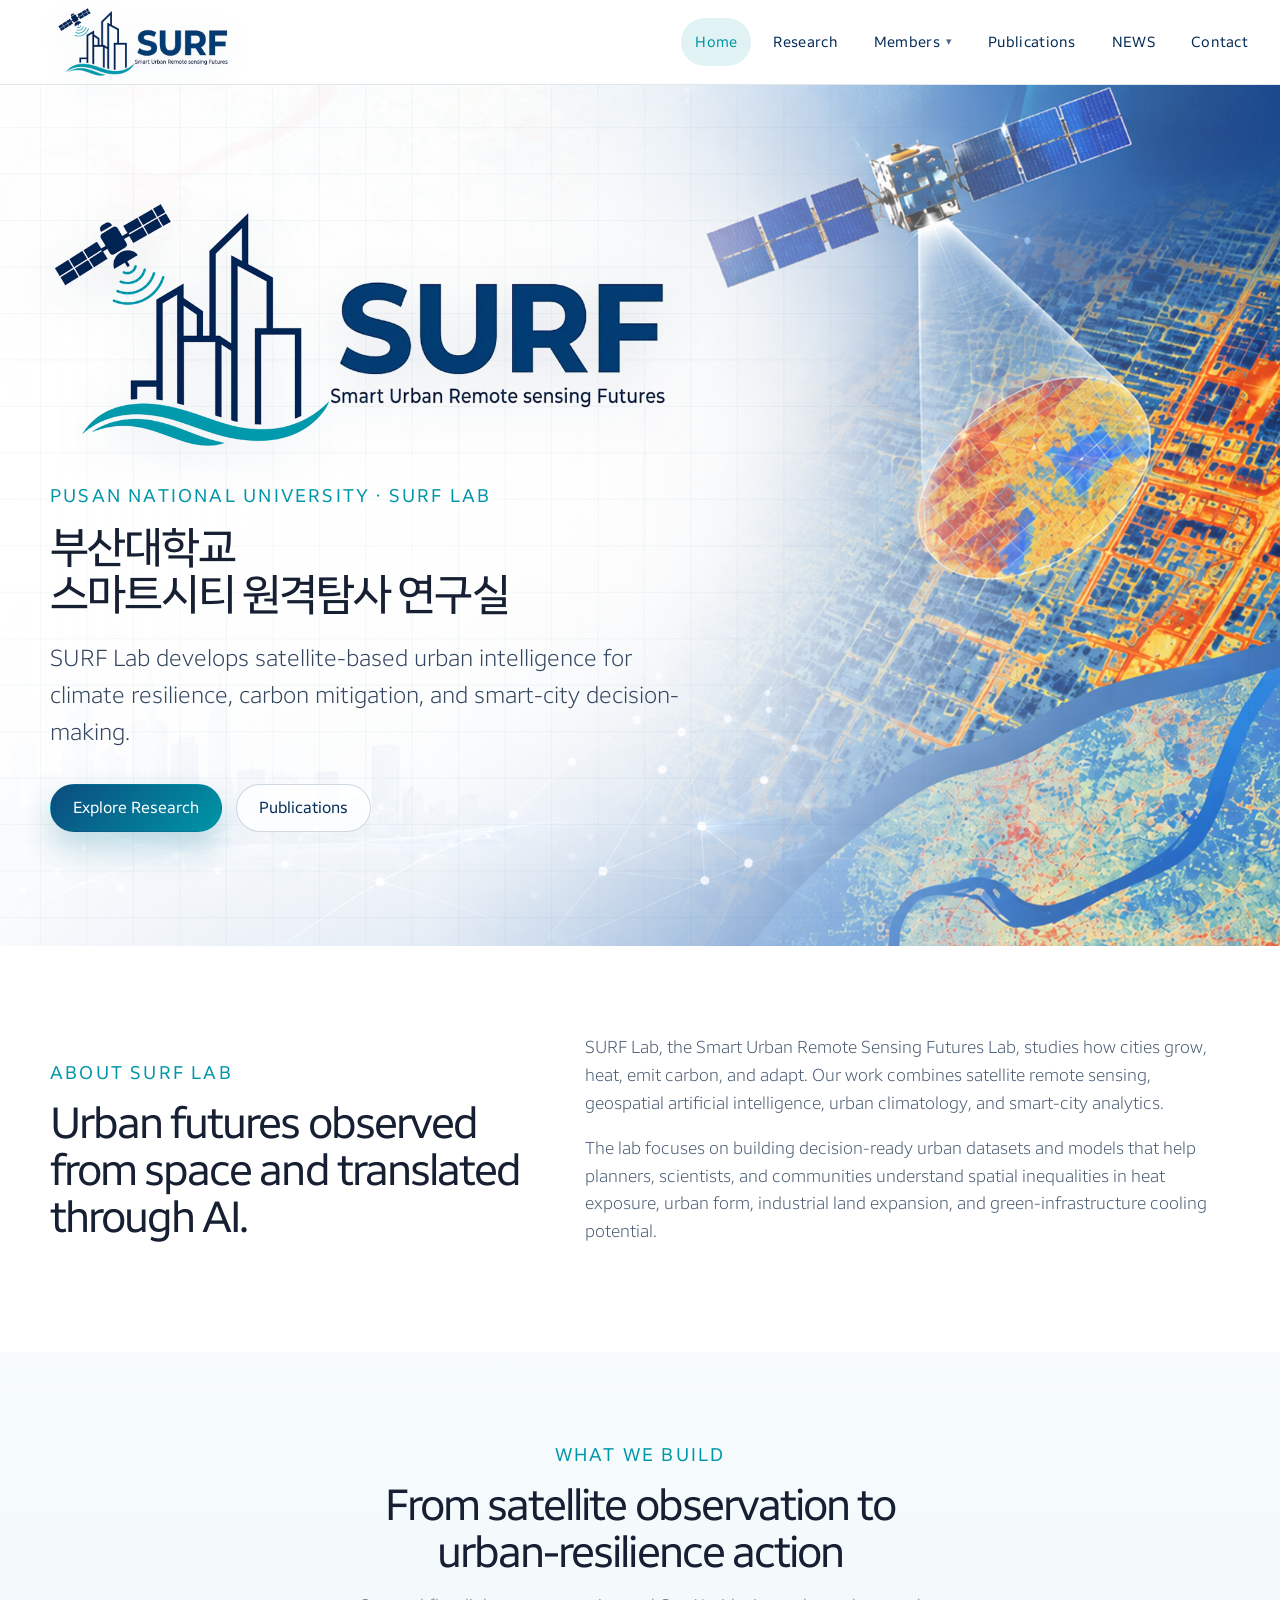
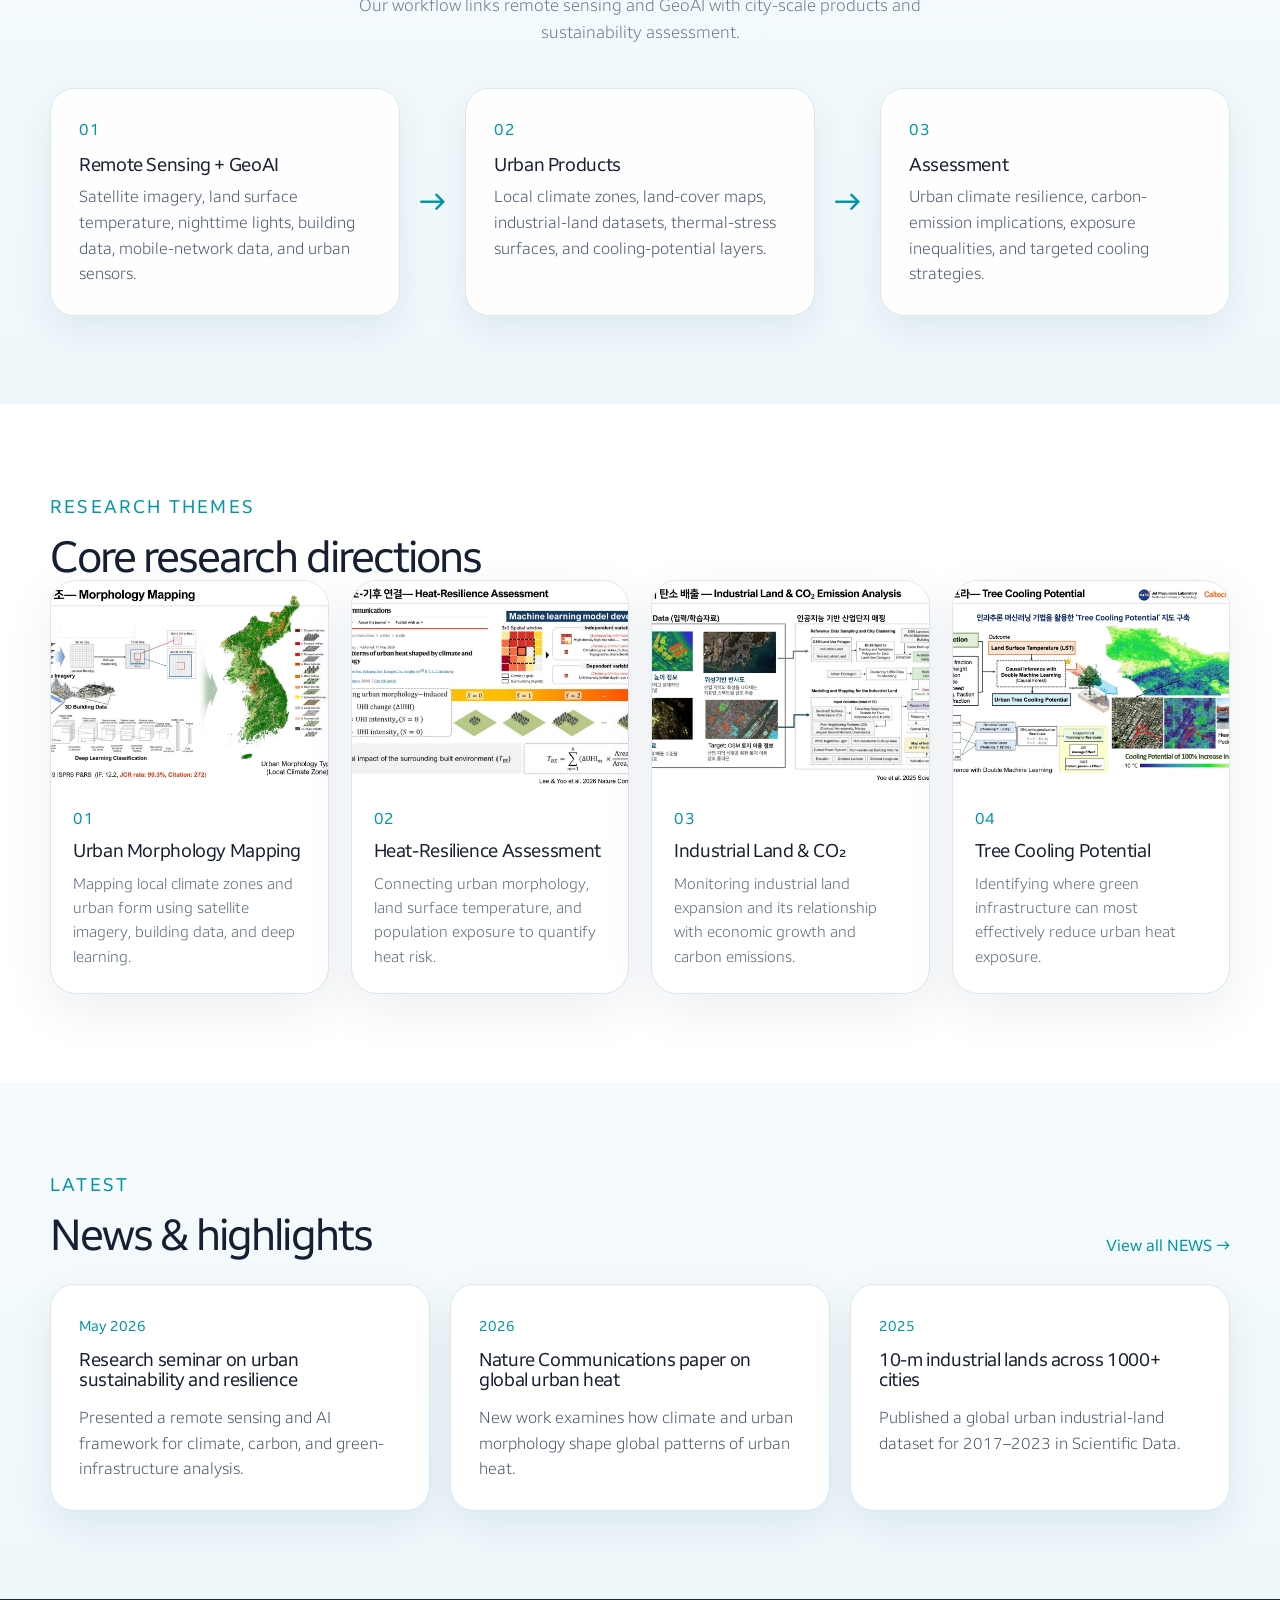
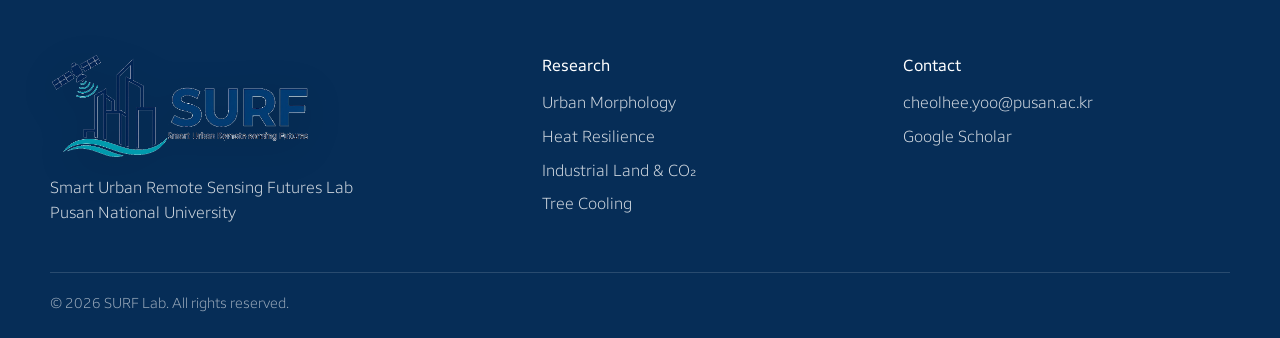
==== commit 8435e9e4: "Add files via upload" ====
--- a/index.html
+++ b/index.html
@@ -1,156 +1,189 @@
-<!DOCTYPE html>
-<html lang="en" data-site-lang="en">
+<!doctype html>
+<html lang="en">
 <head>
-  <meta charset="utf-8" />
-  <meta name="viewport" content="width=device-width, initial-scale=1" />
-  <meta name="description" content="SURF Lab, Smart Urban Remote Sensing Futures, 부산대학교 스마트시티 원격탐사 연구실" />
-  <title>SURF Lab | Smart Urban Remote Sensing Futures</title>
-  <link rel="icon" href="assets/surf-logo.svg" type="image/svg+xml" />
-  <link rel="stylesheet" href="styles.css" />
-  <script defer src="script.js"></script>
+  <meta charset="utf-8">
+  <meta name="viewport" content="width=device-width, initial-scale=1">
+  <meta name="description" content="SURF Lab - Smart Urban Remote Sensing Futures at Pusan National University">
+  <title>Home | SURF Lab</title>
+  <link rel="icon" href="assets/img/surf-logo-mark.png" type="image/png">
+  <link rel="stylesheet" href="styles.css">
 </head>
-<body data-page="home">
-  <div class="progress" data-progress></div>
-  <header class="site-header" data-header>
+<body data-page="index.html">
+
+<header class="site-header" id="site-header">
+  <a class="skip-link" href="#main">Skip to content</a>
+  <div class="nav-wrap">
     <a class="brand" href="index.html" aria-label="SURF Lab home">
-      <img src="assets/surf-logo.svg" alt="SURF Lab logo" />
-      <span>
-        <strong>SURF Lab</strong>
-        <small>Smart Urban Remote Sensing Futures</small>
-      </span>
+      <img src="assets/img/surf-logo.png" alt="SURF Lab logo" class="brand-logo">
     </a>
-    <nav class="nav-links" id="site-menu" data-nav>
-      <a href="index.html"><span data-lang-en>Home</span><span data-lang-ko>홈</span></a>
-      <a href="professor.html"><span data-lang-en>Professor</span><span data-lang-ko>교수</span></a>
-      <a href="research.html"><span data-lang-en>Research</span><span data-lang-ko>연구</span></a>
-      <a href="publications.html"><span data-lang-en>Publications</span><span data-lang-ko>논문</span></a>
-      <a href="members.html"><span data-lang-en>Members</span><span data-lang-ko>구성원</span></a>
-      <a href="news.html"><span data-lang-en>News</span><span data-lang-ko>소식</span></a>
-    </nav>
-    <div class="header-actions">
-      <div class="language-switch" role="group" aria-label="Language selector">
-        <button type="button" data-lang-button="en" aria-pressed="true">Eng</button>
-        <button type="button" data-lang-button="ko" aria-pressed="false">한글</button>
-      </div>
-      <button class="menu-toggle" type="button" data-menu-toggle aria-controls="site-menu" aria-expanded="false" aria-label="Open navigation">
-        <span></span><span></span><span></span>
-      </button>
-    </div>
-  </header>
-
-  <main>
-    <section class="hero section-pad">
-      <div class="hero-bg" aria-hidden="true"></div>
-      <div class="container hero-grid">
-        <div class="hero-copy" data-reveal>
-          <p class="eyebrow"><span data-lang-en>Pusan National University · Smart City Remote Sensing</span><span data-lang-ko>부산대학교 · 스마트시티 원격탐사</span></p>
-          <h1>SURF Lab</h1>
-          <p class="hero-subtitle">Smart Urban Remote Sensing Futures</p>
-          <p class="hero-korean">부산대학교 스마트시티 원격탐사 연구실</p>
-          <p class="hero-text">
-            <span data-lang-en>We connect satellite observations, geospatial AI, and urban climate science to build cooler, lower-carbon, and more resilient smart cities.</span><span data-lang-ko>위성 관측, 지리공간 AI, 도시기후 과학을 연결하여 더 시원하고 저탄소이며 회복력 있는 스마트시티를 연구합니다.</span>
-          </p>
-          <div class="hero-actions">
-            <a class="btn btn-primary" href="research.html"><span data-lang-en>Explore research</span><span data-lang-ko>연구 살펴보기</span></a>
-            <a class="btn btn-ghost" href="news.html"><span data-lang-en>Latest news</span><span data-lang-ko>최근 소식</span></a>
-            <a class="btn btn-link" href="https://scholar.google.com/citations?user=P_pe0a8AAAAJ&hl=ko" data-scholar-link target="_blank" rel="noopener">Google Scholar ↗</a>
-          </div>
-        </div>
-        <div class="hero-visual" data-reveal data-delay="120">
-          <div class="orbital-card">
-            <img src="assets/city-wave.svg" alt="Abstract city grid, satellite orbit, and ocean wave visual" />
-            <div class="live-chip live-chip--one">GeoAI</div>
-            <div class="live-chip live-chip--two"><span data-lang-en>Urban heat</span><span data-lang-ko>도시열</span></div>
-            <div class="live-chip live-chip--three"><span data-lang-en>Remote sensing</span><span data-lang-ko>원격탐사</span></div>
-          </div>
+    <button class="menu-toggle" type="button" aria-label="Open menu" aria-expanded="false" aria-controls="primary-nav">
+      <span></span><span></span><span></span>
+    </button>
+    <nav class="primary-nav" id="primary-nav" aria-label="Primary navigation">
+      <a class="active" href="index.html">Home</a>
+      <a href="research.html">Research</a>
+      <div class="nav-group">
+        <a class="nav-parent" href="members.html">Members</a>
+        <div class="nav-dropdown" aria-label="Members submenu">
+          <a href="professors.html">Professors</a>
+          <a href="teams.html">Teams</a>
         </div>
       </div>
-      <div class="container stat-strip" data-reveal>
-        <article><strong data-count="41">0</strong><span>+</span><p><span data-lang-en>Journal papers in CV</span><span data-lang-ko>CV 기준 저널 논문</span></p></article>
-        <article><strong>2K+</strong><p><span data-lang-en>Google Scholar citations snapshot</span><span data-lang-ko>Google Scholar 피인용 스냅샷</span></p></article>
-        <article><strong data-count="6">0</strong><p><span data-lang-en>Core research topics</span><span data-lang-ko>핵심 연구주제</span></p></article>
-        <article><strong>Busan</strong><p><span data-lang-en>Based at Pusan National University</span><span data-lang-ko>부산대학교 기반 연구실</span></p></article>
-      </div>
-    </section>
+      <a href="publications.html">Publications</a>
+      <a href="news.html">NEWS</a>
+      <a href="contact.html">Contact</a>
+    </nav>
+  </div>
+</header>
 
-    <section class="section-pad compact">
-      <div class="container section-heading" data-reveal>
-        <p class="eyebrow"><span data-lang-en>Research vision</span><span data-lang-ko>연구 비전</span></p>
-        <h2><span data-lang-en>From satellite pixels to policy-ready urban intelligence.</span><span data-lang-ko>위성 픽셀에서 도시 정책을 위한 지능형 정보까지.</span></h2>
-        <p><span data-lang-en>SURF Lab develops Earth observation and GeoAI methods for urban climate, smart city analytics, urban carbon, and environmental risk assessment.</span><span data-lang-ko>SURF Lab은 도시기후, 스마트시티 분석, 도시 탄소, 환경위험 평가를 위한 지구관측 및 GeoAI 방법론을 개발합니다.</span></p>
-      </div>
-      <div class="container bento-grid">
-        <article class="bento-card large" data-reveal>
-          <span class="card-icon">⌁</span>
-          <h3><span data-lang-en>Urban heat and thermal risk</span><span data-lang-ko>도시열과 열위험</span></h3>
-          <p><span data-lang-en>Mapping air temperature, land surface temperature, local climate zones, and population exposure to support heat-resilient urban planning.</span><span data-lang-ko>기온, 지표면 온도, 지역기후대, 인구 노출을 지도화하여 폭염 회복력 있는 도시계획을 지원합니다.</span></p>
-          <a href="research.html#urban-heat"><span data-lang-en>Read more</span><span data-lang-ko>자세히 보기</span></a>
-        </article>
-        <article class="bento-card" data-reveal data-delay="80"><span class="card-icon">◌</span><h3><span data-lang-en>GeoAI for smart cities</span><span data-lang-ko>스마트시티 GeoAI</span></h3><p><span data-lang-en>Deep learning, explainable AI, and spatiotemporal models for complex urban systems.</span><span data-lang-ko>복잡한 도시 시스템을 이해하기 위한 딥러닝, 설명가능 AI, 시공간 모델링.</span></p></article>
-        <article class="bento-card" data-reveal data-delay="120"><span class="card-icon">▧</span><h3><span data-lang-en>Urban carbon</span><span data-lang-ko>도시 탄소</span></h3><p><span data-lang-en>Understanding industrial land dynamics, growth, and carbon emissions in global cities.</span><span data-lang-ko>전 세계 도시의 산업용지 변화, 도시 성장, 탄소배출의 관계를 분석합니다.</span></p></article>
-        <article class="bento-card" data-reveal data-delay="160"><span class="card-icon">◍</span><h3><span data-lang-en>Remote sensing data fusion</span><span data-lang-ko>원격탐사 데이터 융합</span></h3><p><span data-lang-en>Combining satellite time series, GIS layers, climate data, and urban observations.</span><span data-lang-ko>위성 시계열, GIS 레이어, 기후자료, 도시 관측자료를 융합합니다.</span></p></article>
-      </div>
-    </section>
+<main id="main">
 
-    <section class="section-pad muted-section">
-      <div class="container split-grid align-center">
-        <div class="profile-card" data-reveal>
-          <div class="profile-avatar" aria-hidden="true">CY</div>
-          <div>
-            <p class="eyebrow"><span data-lang-en>Principal Investigator</span><span data-lang-ko>연구책임자</span></p>
-            <h2>Cheolhee Yoo, PhD</h2>
-            <p class="muted"><span data-lang-en>Assistant Professor · Smart City Convergence Major · Pusan National University</span><span data-lang-ko>부산대학교 스마트시티 융합전공 조교수</span></p>
-          </div>
-          <ul class="profile-list">
-            <li><strong><span data-lang-en>Former</span><span data-lang-ko>이전 경력</span></strong><span><span data-lang-en>JPL Postdoc Fellow, NASA Jet Propulsion Laboratory / Caltech</span><span data-lang-ko>NASA Jet Propulsion Laboratory / Caltech JPL Postdoc Fellow</span></span></li>
-            <li><strong><span data-lang-en>Former</span><span data-lang-ko>이전 경력</span></strong><span><span data-lang-en>Research Assistant Professor, The Hong Kong Polytechnic University</span><span data-lang-ko>홍콩이공대학교 Research Assistant Professor</span></span></li>
-            <li><strong><span data-lang-en>Topics</span><span data-lang-ko>주제</span></strong><span><span data-lang-en>Remote sensing, urban climatology, urban carbon, GeoAI, smart city</span><span data-lang-ko>원격탐사, 도시기후, 도시 탄소, GeoAI, 스마트시티</span></span></li>
-          </ul>
-          <div class="profile-actions"><a class="btn btn-primary" href="professor.html"><span data-lang-en>View profile</span><span data-lang-ko>프로필 보기</span></a><button class="btn btn-ghost" type="button" data-copy="cheolhee.yoo@pusan.ac.kr"><span data-lang-en>Copy email</span><span data-lang-ko>이메일 복사</span></button></div>
-        </div>
-        <div class="quote-panel" data-reveal data-delay="120">
-          <p class="eyebrow"><span data-lang-en>Lab mission</span><span data-lang-ko>연구실 미션</span></p>
-          <blockquote><span data-lang-en>“We aim to turn multi-scale remote sensing data into actionable knowledge for sustainable, adaptive, and equitable urban futures.”</span><span data-lang-ko>“다중 스케일 원격탐사 데이터를 지속가능하고 적응적이며 공정한 도시 미래를 위한 실행 가능한 지식으로 전환합니다.”</span></blockquote>
-          <div class="pill-row"><span><span data-lang-en>Satellite observation</span><span data-lang-ko>위성 관측</span></span><span><span data-lang-en>Urban climate</span><span data-lang-ko>도시기후</span></span><span><span data-lang-en>Geospatial AI</span><span data-lang-ko>지리공간 AI</span></span><span><span data-lang-en>Decision support</span><span data-lang-ko>의사결정 지원</span></span></div>
-        </div>
-      </div>
-    </section>
-
-    <section class="section-pad">
-      <div class="container section-heading with-action" data-reveal>
-        <div><p class="eyebrow"><span data-lang-en>News highlights</span><span data-lang-ko>주요 소식</span></p><h2><span data-lang-en>Recent publications and talks</span><span data-lang-ko>최근 논문과 학회 발표</span></h2></div>
-        <a class="btn btn-ghost" href="news.html"><span data-lang-en>All news</span><span data-lang-ko>전체 소식</span></a>
-      </div>
-      <div class="container news-preview-grid">
-        <article class="news-card accent" data-reveal><div class="news-meta"><span><span data-lang-en>Publication</span><span data-lang-ko>논문</span></span><span>2026</span></div><h3><span data-lang-en>Multi-pollutant co-exposure prediction using geostationary satellite data</span><span data-lang-ko>정지궤도 위성자료 기반 다중오염물질 동시 노출 예측</span></h3><p><span data-lang-en>Deep learning-based simultaneous prediction framework published in Environmental Science &amp; Technology.</span><span data-lang-ko>딥러닝 기반 동시 예측 프레임워크가 Environmental Science &amp; Technology에 게재되었습니다.</span></p><a href="news.html"><span data-lang-en>Read news</span><span data-lang-ko>소식 보기</span></a></article>
-        <article class="news-card" data-reveal data-delay="80"><div class="news-meta"><span><span data-lang-en>Publication</span><span data-lang-ko>논문</span></span><span>2026</span></div><h3><span data-lang-en>From heat maps to cooling actions</span><span data-lang-ko>열지도에서 냉각 액션으로</span></h3><p><span data-lang-en>AI-driven citywide hourly mapping of thermal stress, drivers, and targeted cooling.</span><span data-lang-ko>AI 기반 도시 전역 시간별 열스트레스, 요인, 맞춤형 냉각 전략 지도화 연구.</span></p><a href="news.html"><span data-lang-en>Read news</span><span data-lang-ko>소식 보기</span></a></article>
-        <article class="news-card" data-reveal data-delay="160"><div class="news-meta"><span><span data-lang-en>Conference</span><span data-lang-ko>학회</span></span><span>AGU 2025</span></div><h3><span data-lang-en>Decadal trends in urban heat across Indian cities</span><span data-lang-ko>인도 도시의 도시열 장기 변화</span></h3><p><span data-lang-en>Oral presentation linking local climate zones and urban growth to UHI intensification.</span><span data-lang-ko>지역기후대와 도시 성장이 도시열섬 강화에 미치는 영향을 다룬 구두 발표.</span></p><a href="news.html"><span data-lang-en>Read news</span><span data-lang-ko>소식 보기</span></a></article>
-      </div>
-    </section>
-
-    <section class="section-pad compact cta-section">
-      <div class="container cta-card" data-reveal>
-        <div><p class="eyebrow"><span data-lang-en>Join SURF Lab</span><span data-lang-ko>SURF Lab 합류</span></p><h2><span data-lang-en>Interested in urban remote sensing, GeoAI, and smart city futures?</span><span data-lang-ko>도시 원격탐사, GeoAI, 스마트시티 미래에 관심이 있나요?</span></h2><p><span data-lang-en>Prospective graduate students and research interns with backgrounds in remote sensing, GIS, AI, climate, environment, or urban analytics are encouraged to get in touch.</span><span data-lang-ko>원격탐사, GIS, AI, 기후, 환경, 도시분석 배경을 가진 대학원 진학 희망자와 연구 인턴의 연락을 환영합니다.</span></p></div>
-        <div class="cta-actions"><a class="btn btn-primary" href="members.html#recruiting"><span data-lang-en>Recruiting info</span><span data-lang-ko>모집 안내</span></a><a class="btn btn-ghost" href="mailto:cheolhee.yoo@pusan.ac.kr"><span data-lang-en>Email PI</span><span data-lang-ko>PI에게 이메일</span></a></div>
-      </div>
-    </section>
-  </main>
-
-  <footer class="site-footer">
-    <div class="container footer-grid">
-      <div>
-        <a class="footer-brand" href="index.html">SURF Lab</a>
-        <p><span data-lang-en>Smart Urban Remote Sensing Futures</span><span data-lang-ko>Smart Urban Remote Sensing Futures</span><br /><span data-lang-en>Smart City Remote Sensing Lab, Pusan National University</span><span data-lang-ko>부산대학교 스마트시티 원격탐사 연구실</span></p>
-      </div>
-      <div>
-        <h3><span data-lang-en>Contact</span><span data-lang-ko>연락처</span></h3>
-        <p><a href="mailto:cheolhee.yoo@pusan.ac.kr">cheolhee.yoo@pusan.ac.kr</a><br /><span data-lang-en>Pusan National University, Busan, South Korea</span><span data-lang-ko>부산대학교, 부산, 대한민국</span></p>
-      </div>
-      <div>
-        <h3><span data-lang-en>Links</span><span data-lang-ko>바로가기</span></h3>
-        <p><a href="https://scholar.google.com/citations?user=P_pe0a8AAAAJ&hl=ko" data-scholar-link target="_blank" rel="noopener">Google Scholar</a><br /><a href="publications.html"><span data-lang-en>Publications</span><span data-lang-ko>논문</span></a><br /><a href="news.html"><span data-lang-en>News</span><span data-lang-ko>소식</span></a></p>
+<section class="hero hero-home hero-clean">
+  <div class="hero-bg" aria-hidden="true"></div>
+  <div class="container hero-grid hero-grid-single">
+    <div class="hero-copy reveal">
+      <img src="assets/img/surf-logo.png" alt="SURF Lab logo" class="hero-logo">
+      <p class="eyebrow">Pusan National University · SURF LAB</p>
+      <h2>부산대학교 <br> 스마트시티 원격탐사 연구실</h2>
+      <p class="hero-lead">SURF Lab develops satellite-based urban intelligence for climate resilience, carbon mitigation, and smart-city decision-making.</p>
+      <div class="hero-actions">
+        <a class="btn primary" href="research.html">Explore Research</a>
+        <a class="btn ghost" href="publications.html">Publications</a>
       </div>
     </div>
-  </footer>
+  </div>
+</section>
+
+<section class="section intro-band">
+  <div class="container split-layout">
+    <div class="section-heading reveal">
+      <p class="eyebrow">About SURF Lab</p>
+      <h2>Urban futures observed from space and translated through AI.</h2>
+    </div>
+    <div class="prose reveal">
+      <p>SURF Lab, the Smart Urban Remote Sensing Futures Lab, studies how cities grow, heat, emit carbon, and adapt. Our work combines satellite remote sensing, geospatial artificial intelligence, urban climatology, and smart-city analytics.</p>
+      <p>The lab focuses on building decision-ready urban datasets and models that help planners, scientists, and communities understand spatial inequalities in heat exposure, urban form, industrial land expansion, and green-infrastructure cooling potential.</p>
+    </div>
+  </div>
+</section>
+
+<section class="section framework-section muted-section">
+  <div class="container">
+    <div class="section-heading centered reveal">
+      <p class="eyebrow">What we build</p>
+      <h2>From satellite observation to urban-resilience action</h2>
+      <p>Our workflow links remote sensing and GeoAI with city-scale products and sustainability assessment.</p>
+    </div>
+    <div class="framework-grid reveal">
+      <div class="framework-card">
+        <span>01</span>
+        <h3>Remote Sensing + GeoAI</h3>
+        <p>Satellite imagery, land surface temperature, nighttime lights, building data, mobile-network data, and urban sensors.</p>
+      </div>
+      <div class="framework-arrow" aria-hidden="true">→</div>
+      <div class="framework-card">
+        <span>02</span>
+        <h3>Urban Products</h3>
+        <p>Local climate zones, land-cover maps, industrial-land datasets, thermal-stress surfaces, and cooling-potential layers.</p>
+      </div>
+      <div class="framework-arrow" aria-hidden="true">→</div>
+      <div class="framework-card">
+        <span>03</span>
+        <h3>Assessment</h3>
+        <p>Urban climate resilience, carbon-emission implications, exposure inequalities, and targeted cooling strategies.</p>
+      </div>
+    </div>
+  </div>
+</section>
+
+<section class="section research-preview">
+  <div class="container">
+    <div class="section-heading reveal">
+      <p class="eyebrow">Research themes</p>
+      <h2>Core research directions</h2>
+    </div>
+    <div class="theme-grid">
+      <a class="theme-card reveal" href="research.html#theme-morphology">
+        <img src="assets/slides/morphology-mapping.jpg" alt="Urban morphology mapping slide thumbnail">
+        <span>01</span>
+        <h3>Urban Morphology Mapping</h3>
+        <p>Mapping local climate zones and urban form using satellite imagery, building data, and deep learning.</p>
+      </a>
+      <a class="theme-card reveal" href="research.html#theme-heat">
+        <img src="assets/slides/heat-resilience-nature.jpg" alt="Heat resilience research slide thumbnail">
+        <span>02</span>
+        <h3>Heat-Resilience Assessment</h3>
+        <p>Connecting urban morphology, land surface temperature, and population exposure to quantify heat risk.</p>
+      </a>
+      <a class="theme-card reveal" href="research.html#theme-carbon">
+        <img src="assets/slides/industrial-land-co2.jpg" alt="Industrial land and carbon emission slide thumbnail">
+        <span>03</span>
+        <h3>Industrial Land &amp; CO₂</h3>
+        <p>Monitoring industrial land expansion and its relationship with economic growth and carbon emissions.</p>
+      </a>
+      <a class="theme-card reveal" href="research.html#theme-green">
+        <img src="assets/slides/tree-cooling-potential.jpg" alt="Tree cooling potential slide thumbnail">
+        <span>04</span>
+        <h3>Tree Cooling Potential</h3>
+        <p>Identifying where green infrastructure can most effectively reduce urban heat exposure.</p>
+      </a>
+    </div>
+  </div>
+</section>
+
+<section class="section latest-news-section muted-section">
+  <div class="container">
+    <div class="section-heading row-heading reveal">
+      <div>
+        <p class="eyebrow">Latest</p>
+        <h2>News &amp; highlights</h2>
+      </div>
+      <a class="text-link" href="news.html">View all NEWS</a>
+    </div>
+    <div class="news-strip">
+      <article class="news-mini reveal">
+        <span>May 2026</span>
+        <h3>Research seminar on urban sustainability and resilience</h3>
+        <p>Presented a remote sensing and AI framework for climate, carbon, and green-infrastructure analysis.</p>
+      </article>
+      <article class="news-mini reveal">
+        <span>2026</span>
+        <h3>Nature Communications paper on global urban heat</h3>
+        <p>New work examines how climate and urban morphology shape global patterns of urban heat.</p>
+      </article>
+      <article class="news-mini reveal">
+        <span>2025</span>
+        <h3>10-m industrial lands across 1000+ cities</h3>
+        <p>Published a global urban industrial-land dataset for 2017–2023 in Scientific Data.</p>
+      </article>
+    </div>
+  </div>
+</section>
+
+</main>
+
+<footer class="site-footer">
+  <div class="footer-inner">
+    <div>
+      <img src="assets/img/surf-logo.png" alt="SURF Lab logo" class="footer-logo">
+      <p>Smart Urban Remote Sensing Futures Lab<br>Pusan National University</p>
+    </div>
+    <div>
+      <strong>Research</strong>
+      <a href="research.html#theme-morphology">Urban Morphology</a>
+      <a href="research.html#theme-heat">Heat Resilience</a>
+      <a href="research.html#theme-carbon">Industrial Land &amp; CO₂</a>
+      <a href="research.html#theme-green">Tree Cooling</a>
+    </div>
+    <div>
+      <strong>Contact</strong>
+      <a href="mailto:cheolhee.yoo@pusan.ac.kr">cheolhee.yoo@pusan.ac.kr</a>
+      <a href="https://scholar.google.com/citations?user=P_pe0a8AAAAJ&amp;hl=ko" target="_blank" rel="noopener">Google Scholar</a>
+    </div>
+  </div>
+  <p class="copyright">© <span id="year"></span> SURF Lab. All rights reserved.</p>
+</footer>
+
+<script src="script.js" defer></script>
 </body>
 </html>
--- a/styles.css
+++ b/styles.css
@@ -1,271 +1,424 @@
+@font-face {
+  font-family: "Nanum Human";
+  src: local("NanumHuman OTF Light"), local("NanumHumanOTFLight"), url("assets/fonts/NanumHumanLight.woff") format("woff");
+  font-weight: 300;
+  font-style: normal;
+  font-display: swap;
+}
+
+@font-face {
+  font-family: "Nanum Human";
+  src: local("NanumHuman OTF Regular"), local("NanumHumanOTFRegular"), url("assets/fonts/NanumHumanRegular.woff") format("woff");
+  font-weight: 400 900;
+  font-style: normal;
+  font-display: swap;
+}
+
 
 :root {
-  --bg: #f6fbff;
-  --surface: rgba(255, 255, 255, 0.78);
-  --surface-solid: #ffffff;
-  --ink: #071a2c;
-  --muted: #5a6b7e;
-  --line: rgba(7, 26, 44, 0.12);
-  --blue: #1b7eef;
-  --blue-dark: #0c4fa8;
-  --mint: #35d6be;
-  --mint-soft: #dffaf4;
-  --gold: #f6d56b;
-  --shadow: 0 24px 70px rgba(7, 26, 44, 0.14);
-  --shadow-soft: 0 18px 45px rgba(7, 26, 44, 0.10);
-  --radius-xl: 32px;
-  --radius-lg: 24px;
-  --radius-md: 16px;
-  --max: 1160px;
-  --ease: cubic-bezier(.2, .8, .2, 1);
+  --font-main: "Nanum Human", "NanumHuman OTF Regular", "Apple SD Gothic Neo", "Malgun Gothic", "Segoe UI", Arial, sans-serif;
+  --navy: #062d57;
+  --navy-2: #0b4b7e;
+  --teal: #0096a7;
+  --cyan: #58c4d8;
+  --ink: #172033;
+  --text: #42526a;
+  --muted: #6b778d;
+  --line: #dbe7ee;
+  --bg: #f6fbfd;
+  --white: #ffffff;
+  --card: rgba(255,255,255,0.92);
+  --shadow: 0 24px 70px rgba(5, 46, 84, 0.15);
+  --radius: 24px;
+  --max: 1180px;
 }
 
 * { box-sizing: border-box; }
 html { scroll-behavior: smooth; }
 body {
   margin: 0;
-  font-family: Inter, ui-sans-serif, system-ui, -apple-system, BlinkMacSystemFont, "Segoe UI", "Noto Sans KR", Arial, sans-serif;
-  color: var(--ink);
-  background:
-    radial-gradient(circle at 14% 0%, rgba(53, 214, 190, 0.28), transparent 34%),
-    radial-gradient(circle at 88% 12%, rgba(27, 126, 239, 0.18), transparent 28%),
-    linear-gradient(180deg, #f7fcff 0%, #eef8f6 52%, #f8fbff 100%);
-  min-height: 100vh;
-  line-height: 1.65;
-}
-
-[data-lang-ko] { display: none !important; }
-html[data-site-lang="ko"] [data-lang-en] { display: none !important; }
-html[data-site-lang="ko"] [data-lang-ko] { display: contents !important; }
-html[data-site-lang="en"] [data-lang-en] { display: contents !important; }
-html[data-site-lang="en"] [data-lang-ko] { display: none !important; }
-
-body::before {
-  content: "";
-  position: fixed;
-  inset: 0;
-  pointer-events: none;
-  background-image:
-    linear-gradient(rgba(27, 126, 239, 0.055) 1px, transparent 1px),
-    linear-gradient(90deg, rgba(27, 126, 239, 0.055) 1px, transparent 1px);
-  background-size: 80px 80px;
-  mask-image: linear-gradient(to bottom, rgba(0,0,0,.9), transparent 80%);
-  z-index: -1;
-}
-
+  color: var(--text);
+  background: #fff;
+  font-family: var(--font-main);
+  font-weight: 300;
+  font-synthesis-weight: auto;
+  line-height: 1.6;
+}
 a { color: inherit; text-decoration: none; }
-a:hover { color: var(--blue); }
-img { max-width: 100%; display: block; }
-button, input, select { font: inherit; }
-button { cursor: pointer; }
-
+img { display: block; max-width: 100%; height: auto; }
+button, input, select, textarea { font: inherit; }
+.skip-link { position:absolute; left:-999px; top:8px; z-index:999; padding:10px 14px; background:#fff; border:1px solid var(--line); border-radius:12px; }
+.skip-link:focus { left: 12px; }
 .container { width: min(var(--max), calc(100% - 40px)); margin: 0 auto; }
-.section-pad { padding: 98px 0; }
-.section-pad.compact { padding: 72px 0; }
-.muted-section { background: rgba(255, 255, 255, 0.42); border-top: 1px solid var(--line); border-bottom: 1px solid var(--line); }
-.progress { position: fixed; inset: 0 auto auto 0; height: 3px; width: 0; background: linear-gradient(90deg, var(--mint), var(--blue)); z-index: 1000; }
+.section { padding: 88px 0; }
+.muted-section { background: linear-gradient(180deg, #f7fbfd, #eef8fb); }
 
 .site-header {
   position: sticky;
   top: 0;
-  z-index: 999;
-  min-height: 76px;
+  z-index: 100;
+  background: rgba(255,255,255,0.94);
+  border-bottom: 1px solid rgba(7, 65, 105, 0.12);
+  backdrop-filter: blur(16px);
+}
+.nav-wrap {
+  width: min(1280px, calc(100% - 36px));
+  min-height: 84px;
+  margin: 0 auto;
   display: flex;
   align-items: center;
   justify-content: space-between;
-  gap: 20px;
-  width: min(1260px, calc(100% - 32px));
-  margin: 14px auto 0;
-  padding: 12px 16px;
-  border: 1px solid rgba(255,255,255,.72);
+  gap: 24px;
+}
+.brand { display: inline-flex; align-items: center; min-width: 0; }
+.brand-logo { width: 250px; max-height: 70px; object-fit: contain; filter: drop-shadow(0 8px 16px rgba(6,45,87,.08)); }
+.primary-nav { display: flex; align-items: center; gap: 8px; }
+.primary-nav a, .nav-parent {
+  color: var(--navy);
+  font-weight: 750;
+  font-size: 0.92rem;
+  letter-spacing: .02em;
+  padding: 12px 14px;
   border-radius: 999px;
-  background: rgba(255, 255, 255, 0.72);
-  backdrop-filter: blur(24px);
-  box-shadow: 0 12px 34px rgba(7, 26, 44, 0.08);
-  transition: box-shadow .25s var(--ease), transform .25s var(--ease), background .25s var(--ease);
-}
-.site-header.is-scrolled { box-shadow: 0 18px 45px rgba(7, 26, 44, 0.16); background: rgba(255, 255, 255, 0.88); }
-.brand { display: inline-flex; align-items: center; gap: 12px; min-width: 0; }
-.brand img { width: 46px; height: 46px; border-radius: 14px; box-shadow: 0 10px 24px rgba(27, 126, 239, 0.2); }
-.brand span { display: grid; line-height: 1.2; }
-.brand strong { font-size: 1.02rem; letter-spacing: -0.03em; }
-.brand small { color: var(--muted); font-size: .78rem; white-space: nowrap; }
-.nav-links { display: flex; align-items: center; gap: 4px; }
-.nav-links a { padding: 9px 12px; border-radius: 999px; font-size: .93rem; color: #243244; transition: background .2s var(--ease), color .2s var(--ease); }
-.nav-links a:hover, .nav-links a.is-active { background: rgba(27, 126, 239, 0.10); color: var(--blue-dark); }
-.header-actions { display: flex; align-items: center; gap: 8px; }
-.language-switch { display: inline-flex; align-items: center; gap: 3px; padding: 4px; border-radius: 999px; background: rgba(7, 26, 44, 0.06); border: 1px solid var(--line); }
-.language-switch button { border: 0; border-radius: 999px; padding: 7px 11px; background: transparent; color: var(--muted); font-weight: 800; font-size: .82rem; }
-.language-switch button.is-active { background: var(--ink); color: white; box-shadow: 0 8px 22px rgba(7, 26, 44, 0.14); }
-.menu-toggle { display: none; width: 42px; height: 42px; border: 1px solid var(--line); border-radius: 999px; background: rgba(255,255,255,.75); color: var(--ink); align-items: center; justify-content: center; flex-direction: column; gap: 4px; }
-.menu-toggle span { width: 18px; height: 2px; background: currentColor; border-radius: 999px; transition: transform .2s var(--ease), opacity .2s var(--ease); }
-body.menu-open .menu-toggle span:nth-child(1) { transform: translateY(6px) rotate(45deg); }
-body.menu-open .menu-toggle span:nth-child(2) { opacity: 0; }
-body.menu-open .menu-toggle span:nth-child(3) { transform: translateY(-6px) rotate(-45deg); }
-
-.hero { position: relative; min-height: calc(100vh - 90px); display: grid; align-items: center; padding-top: 54px; }
-.hero-bg, .page-hero::before { position: absolute; inset: 0; pointer-events: none; background-image: radial-gradient(circle at 18% 26%, rgba(53,214,190,.26), transparent 28%), radial-gradient(circle at 72% 28%, rgba(27,126,239,.18), transparent 33%); z-index: -1; }
-.hero-grid, .page-hero-grid { display: grid; grid-template-columns: minmax(0, 1.12fr) minmax(340px, .88fr); gap: 58px; align-items: center; }
-.eyebrow { margin: 0 0 14px; color: var(--blue-dark); font-weight: 900; letter-spacing: .12em; text-transform: uppercase; font-size: .78rem; }
-h1, h2, h3 { line-height: 1.12; letter-spacing: -0.045em; margin: 0; }
-h1 { font-size: clamp(3.4rem, 9vw, 7.8rem); }
-.page-hero h1 { font-size: clamp(2.6rem, 5.4vw, 5.6rem); max-width: 930px; }
-h2 { font-size: clamp(2rem, 3.2vw, 3.4rem); }
-h3 { font-size: 1.25rem; }
-.hero-subtitle { font-size: clamp(1.25rem, 2vw, 1.8rem); margin: 14px 0 0; font-weight: 900; color: var(--blue-dark); }
-.hero-korean { margin: 4px 0 22px; color: var(--muted); font-weight: 800; font-size: clamp(1rem, 1.5vw, 1.24rem); }
-.hero-text, .page-hero p { max-width: 720px; color: var(--muted); font-size: 1.09rem; }
-.hero-actions, .profile-actions, .cta-actions { display: flex; flex-wrap: wrap; gap: 12px; margin-top: 26px; align-items: center; }
-.btn { display: inline-flex; align-items: center; justify-content: center; gap: 8px; border: 1px solid var(--line); border-radius: 999px; padding: 12px 18px; font-weight: 900; transition: transform .2s var(--ease), box-shadow .2s var(--ease), background .2s var(--ease), color .2s var(--ease); }
-.btn:hover { transform: translateY(-2px); color: inherit; }
-.btn-primary { background: linear-gradient(135deg, var(--blue), #00b7a6); color: white; border-color: transparent; box-shadow: 0 14px 34px rgba(27, 126, 239, 0.22); }
-.btn-primary:hover { color: white; box-shadow: 0 18px 44px rgba(27, 126, 239, 0.30); }
-.btn-ghost { background: rgba(255,255,255,.66); }
-.btn-link { border: 0; padding-left: 4px; background: transparent; color: var(--blue-dark); }
-
-.orbital-card { position: relative; padding: 24px; border-radius: var(--radius-xl); background: linear-gradient(160deg, rgba(255,255,255,.82), rgba(255,255,255,.46)); border: 1px solid rgba(255,255,255,.72); box-shadow: var(--shadow); overflow: hidden; }
-.orbital-card img { border-radius: 24px; width: 100%; min-height: 360px; object-fit: cover; background: #071a2c; }
-.live-chip { position: absolute; padding: 9px 12px; border-radius: 999px; background: rgba(255,255,255,.88); border: 1px solid var(--line); font-weight: 900; font-size: .86rem; box-shadow: var(--shadow-soft); }
-.live-chip--one { top: 42px; left: 42px; }
-.live-chip--two { right: 34px; top: 48%; }
-.live-chip--three { left: 46px; bottom: 42px; }
-.stat-strip { display: grid; grid-template-columns: repeat(4, 1fr); gap: 14px; margin-top: 36px; }
-.stat-strip article { padding: 22px; border: 1px solid var(--line); border-radius: 22px; background: rgba(255,255,255,.70); box-shadow: 0 10px 26px rgba(7, 26, 44, .06); }
-.stat-strip strong { font-size: 2rem; letter-spacing: -0.05em; }
-.stat-strip p { margin: 4px 0 0; color: var(--muted); }
-
-.section-heading { max-width: 820px; margin-bottom: 30px; }
-.section-heading p:not(.eyebrow) { color: var(--muted); font-size: 1.04rem; }
-.with-action { display: flex; align-items: end; justify-content: space-between; gap: 24px; max-width: none; }
-.bento-grid { display: grid; grid-template-columns: 1.35fr 1fr 1fr; gap: 18px; }
-.bento-card, .content-panel, .profile-card, .quote-panel, .identity-card, .page-stat-card, .research-card, .method-grid article, .feature-paper, .person-card, .lead-news, .news-card, .publication-card, .mini-card-grid article, .stack-list article { border: 1px solid var(--line); border-radius: var(--radius-lg); background: rgba(255,255,255,.72); box-shadow: var(--shadow-soft); }
-.bento-card { padding: 28px; min-height: 235px; display: flex; flex-direction: column; justify-content: space-between; }
-.bento-card.large { grid-row: span 2; min-height: 488px; background: linear-gradient(140deg, rgba(7,26,44,.94), rgba(17,94,154,.88)); color: white; }
-.bento-card.large p, .bento-card.large a { color: rgba(255,255,255,.78); }
-.card-icon { width: 44px; height: 44px; display: inline-grid; place-items: center; margin-bottom: 20px; border-radius: 16px; background: rgba(27,126,239,.10); color: var(--blue-dark); font-weight: 900; font-size: 1.5rem; }
-.bento-card.large .card-icon { background: rgba(255,255,255,.15); color: var(--gold); }
-.bento-card p, .research-card p, .method-grid p, .person-card p, .news-card p, .publication-card p, .content-panel p { color: var(--muted); }
-
-.split-grid { display: grid; grid-template-columns: repeat(2, minmax(0, 1fr)); gap: 26px; }
-.align-center { align-items: center; }
-.profile-card, .quote-panel, .content-panel, .identity-card, .page-stat-card, .lead-news { padding: 32px; }
-.profile-avatar, .avatar-placeholder { width: 74px; height: 74px; border-radius: 24px; display: grid; place-items: center; background: linear-gradient(135deg, var(--blue), var(--mint)); color: white; font-weight: 1000; letter-spacing: -0.06em; box-shadow: 0 16px 30px rgba(27,126,239,.20); }
-.profile-avatar.large { width: 108px; height: 108px; font-size: 2rem; border-radius: 32px; }
-.profile-list { display: grid; gap: 12px; padding: 0; margin: 24px 0 0; list-style: none; }
-.profile-list li { display: grid; grid-template-columns: 92px 1fr; gap: 12px; padding-top: 12px; border-top: 1px solid var(--line); }
-.profile-list strong { color: var(--blue-dark); }
-blockquote { font-size: clamp(1.8rem, 3vw, 3.1rem); line-height: 1.16; letter-spacing: -0.055em; margin: 0; }
-.pill-row { display: flex; flex-wrap: wrap; gap: 8px; margin-top: 24px; }
-.pill-row span, .publication-topics span { display: inline-flex; align-items: center; border-radius: 999px; padding: 7px 10px; background: rgba(27,126,239,.09); color: var(--blue-dark); font-weight: 800; font-size: .82rem; }
-.news-preview-grid, .featured-grid { display: grid; grid-template-columns: repeat(3, 1fr); gap: 18px; }
-.news-card, .feature-paper { padding: 26px; }
-.news-card.accent, .lead-news { background: linear-gradient(135deg, rgba(7,26,44,.94), rgba(23,123,158,.86)); color: white; }
-.news-card.accent p, .lead-news p { color: rgba(255,255,255,.78); }
-.news-meta { display: flex; gap: 8px; align-items: center; margin-bottom: 16px; color: var(--blue-dark); font-weight: 900; font-size: .82rem; }
-.news-card.accent .news-meta, .lead-news .news-meta { color: var(--gold); }
-.news-meta span { padding: 5px 9px; border-radius: 999px; background: rgba(27,126,239,.08); }
-.news-card.accent .news-meta span, .lead-news .news-meta span { background: rgba(255,255,255,.14); }
-.cta-section { padding-top: 0; }
-.cta-card { display: flex; align-items: center; justify-content: space-between; gap: 28px; padding: 34px; border-radius: var(--radius-xl); background: linear-gradient(135deg, rgba(255,255,255,.88), rgba(223,250,244,.82)); border: 1px solid rgba(255,255,255,.76); box-shadow: var(--shadow-soft); }
-.cta-card p { color: var(--muted); max-width: 740px; }
-
-.page-hero { position: relative; padding-top: 92px; }
-.page-stat-card strong { display: block; font-size: 2.3rem; line-height: 1.12; letter-spacing: -0.05em; }
-.page-stat-card p { color: var(--muted); }
-.identity-card ul { list-style: none; padding: 0; margin: 22px 0 0; color: var(--muted); }
-.highlight-panel { background: linear-gradient(135deg, rgba(223,250,244,.88), rgba(255,255,255,.82)); }
-.timeline { display: grid; gap: 14px; }
-.timeline article { position: relative; padding: 24px 24px 24px 34px; border-radius: 22px; background: rgba(255,255,255,.76); border: 1px solid var(--line); box-shadow: var(--shadow-soft); }
-.timeline article::before { content: ""; position: absolute; left: 14px; top: 28px; width: 8px; height: 8px; border-radius: 50%; background: var(--mint); box-shadow: 0 0 0 7px rgba(53,214,190,.15); }
-.timeline span, .stack-list span, .feature-paper span { color: var(--blue-dark); font-weight: 900; font-size: .9rem; }
-.timeline p, .stack-list p { margin: 8px 0 0; color: var(--muted); }
-.stack-list { display: grid; gap: 14px; }
-.stack-list article { padding: 24px; }
-.mini-card-grid { display: grid; grid-template-columns: repeat(2, 1fr); gap: 14px; }
-.mini-card-grid article { padding: 22px; }
-.mini-card-grid p { color: var(--muted); margin-bottom: 0; }
-
-.research-grid { display: grid; grid-template-columns: repeat(3, 1fr); gap: 18px; }
-.research-card { padding: 26px; transition: transform .2s var(--ease), box-shadow .2s var(--ease); }
-.research-card:hover { transform: translateY(-5px); box-shadow: var(--shadow); }
-.text-button { border: 0; padding: 0; background: transparent; color: var(--blue-dark); font-weight: 900; }
-.method-grid { display: grid; grid-template-columns: repeat(4, 1fr); gap: 18px; }
-.method-grid article { padding: 24px; }
-.modal { position: fixed; inset: 0; z-index: 2000; display: none; align-items: center; justify-content: center; padding: 22px; }
-.modal.is-open { display: flex; }
-.modal-backdrop { position: absolute; inset: 0; background: rgba(7,26,44,.58); backdrop-filter: blur(10px); }
-.modal-panel { position: relative; width: min(720px, 100%); padding: 34px; border-radius: var(--radius-xl); background: white; box-shadow: var(--shadow); }
-.modal-close { position: absolute; top: 18px; right: 18px; width: 42px; height: 42px; border-radius: 999px; border: 1px solid var(--line); background: white; font-size: 1.5rem; }
-
-.filter-bar { display: grid; grid-template-columns: 1.4fr .55fr .7fr; gap: 12px; margin-bottom: 14px; }
-.filter-bar input, .filter-bar select { width: 100%; border: 1px solid var(--line); border-radius: 16px; background: rgba(255,255,255,.85); padding: 13px 14px; color: var(--ink); outline: none; }
-.filter-bar input:focus, .filter-bar select:focus { border-color: rgba(27,126,239,.45); box-shadow: 0 0 0 4px rgba(27,126,239,.10); }
-.result-count { color: var(--muted); font-weight: 800; margin-bottom: 14px; }
-.publication-list, .news-list { display: grid; gap: 14px; }
-.publication-card { padding: 24px; }
-.publication-head { display: flex; justify-content: space-between; gap: 18px; align-items: start; margin-bottom: 8px; }
-.publication-year { border-radius: 999px; padding: 6px 10px; background: rgba(27,126,239,.10); color: var(--blue-dark); font-weight: 900; white-space: nowrap; }
-.publication-card h3 { font-size: 1.18rem; }
-.publication-card .venue { font-weight: 900; color: var(--ink); margin-top: 8px; }
-.publication-topics { display: flex; flex-wrap: wrap; gap: 8px; margin-top: 14px; }
-.news-filters { display: flex; flex-wrap: wrap; gap: 10px; margin-bottom: 18px; }
-.news-filters button { border: 1px solid var(--line); border-radius: 999px; background: rgba(255,255,255,.78); padding: 10px 14px; font-weight: 900; color: var(--muted); }
-.news-filters button.active { background: var(--ink); color: white; border-color: var(--ink); }
-.news-list .news-card { display: grid; grid-template-columns: 160px 1fr; gap: 20px; }
-.news-list .news-meta { display: grid; align-content: start; margin: 0; }
-
-.people-grid { display: grid; grid-template-columns: repeat(3, 1fr); gap: 18px; }
-.people-grid.one { grid-template-columns: 1fr; }
-.person-card { padding: 26px; }
-.person-card.featured { display: grid; grid-template-columns: auto 1fr; gap: 22px; align-items: center; }
-.avatar-placeholder { width: 58px; height: 58px; border-radius: 20px; margin-bottom: 16px; background: linear-gradient(135deg, rgba(27,126,239,.82), rgba(7,26,44,.86)); }
-.check-list { padding: 0; margin: 18px 0 0; list-style: none; display: grid; gap: 12px; }
-.check-list li { position: relative; padding-left: 28px; color: var(--muted); }
-.check-list li::before { content: "✓"; position: absolute; left: 0; top: 0; color: var(--blue-dark); font-weight: 1000; }
-
-.site-footer { padding: 52px 0 60px; border-top: 1px solid var(--line); background: rgba(255,255,255,.52); }
-.footer-grid { display: grid; grid-template-columns: 1.2fr 1fr .7fr; gap: 30px; }
-.footer-brand { font-size: 1.4rem; font-weight: 1000; letter-spacing: -0.05em; }
-.site-footer h3 { font-size: 1rem; margin-bottom: 10px; }
-.site-footer p { color: var(--muted); margin: 8px 0 0; }
-
-.js [data-reveal] { opacity: 0; transform: translateY(18px); transition: opacity .55s var(--ease), transform .55s var(--ease); transition-delay: var(--delay, 0ms); }
-.js [data-reveal].is-visible { opacity: 1; transform: none; }
+  transition: background .2s ease, color .2s ease, transform .2s ease;
+}
+.primary-nav a:hover, .primary-nav a.active, .nav-group.active > .nav-parent {
+  background: rgba(0, 150, 167, 0.12);
+  color: var(--teal);
+}
+.menu-toggle { display: none; background: transparent; border: 0; width: 46px; height: 46px; border-radius: 12px; }
+.menu-toggle span { display:block; height:2px; width:24px; margin:5px auto; background: var(--navy); transition: transform .2s ease, opacity .2s ease; }
+.menu-toggle[aria-expanded="true"] span:nth-child(1) { transform: translateY(7px) rotate(45deg); }
+.menu-toggle[aria-expanded="true"] span:nth-child(2) { opacity: 0; }
+.menu-toggle[aria-expanded="true"] span:nth-child(3) { transform: translateY(-7px) rotate(-45deg); }
+
+.hero { position: relative; overflow: hidden; }
+.hero-home { min-height: calc(100vh - 84px); display: flex; align-items: center; padding: 96px 0; }
+.hero-bg {
+  position: absolute; inset: 0;
+  background:
+    linear-gradient(90deg, rgba(255,255,255,.97) 0%, rgba(255,255,255,.86) 34%, rgba(255,255,255,.38) 62%, rgba(255,255,255,.10) 100%),
+    url('assets/img/hero-remote-sensing.png') center/cover no-repeat;
+  transform: scale(1.01);
+}
+.hero-bg::after {
+  content: ""; position: absolute; inset: 0;
+  background-image: linear-gradient(rgba(9,91,121,.045) 1px, transparent 1px), linear-gradient(90deg, rgba(9,91,121,.045) 1px, transparent 1px);
+  background-size: 46px 46px;
+}
+.hero-grid { position: relative; display: grid; grid-template-columns: 1.05fr .75fr; align-items: end; gap: 44px; z-index: 1; }
+.hero-copy { max-width: 720px; }
+.hero-logo { width: min(620px, 100%); margin-bottom: 26px; filter: drop-shadow(0 12px 25px rgba(8, 41, 84, .10)); }
+.eyebrow { color: var(--teal); font-weight: 850; text-transform: uppercase; letter-spacing: .12em; font-size: 1.15rem; margin: 0 0 12px; }
+h1, h2, h3 { color: var(--ink); line-height: 1.08; margin: 0; }
+h1 { font-size: clamp(2.8rem, 6vw, 6.2rem); letter-spacing: -0.065em; }
+h2 { font-size: clamp(2rem, 3.4vw, 3.4rem); letter-spacing: -0.045em; }
+h3 { font-size: 1.16rem; letter-spacing: -0.02em; }
+.hero-lead { font-size: clamp(1.1rem, 2vw, 1.45rem); max-width: 660px; margin: 22px 0 0; color: #33465f; }
+.hero-actions { display: flex; flex-wrap: wrap; gap: 14px; margin-top: 34px; }
+.btn {
+  display: inline-flex; align-items: center; justify-content: center; gap: 8px;
+  min-height: 48px; padding: 0 22px; border-radius: 999px;
+  border: 1px solid transparent; font-weight: 850; transition: transform .2s ease, box-shadow .2s ease, background .2s ease;
+}
+.btn:hover { transform: translateY(-2px); }
+.btn.primary { background: linear-gradient(135deg, var(--navy-2), var(--teal)); color: #fff; box-shadow: 0 16px 32px rgba(0, 119, 151, .24); }
+.btn.ghost { border-color: rgba(6,45,87,.18); background: rgba(255,255,255,.76); color: var(--navy); }
+.btn.small { min-height: 40px; padding: 0 16px; font-size: .9rem; }
+.hero-panel {
+  background: rgba(255,255,255,.82); border: 1px solid rgba(255,255,255,.68); box-shadow: var(--shadow);
+  border-radius: 30px; padding: 34px; backdrop-filter: blur(20px);
+}
+.panel-kicker { display: inline-flex; color: var(--teal); font-weight: 850; font-size: .82rem; text-transform: uppercase; letter-spacing: .1em; margin-bottom: 12px; }
+.hero-panel h2 { font-size: clamp(1.7rem, 3vw, 2.7rem); }
+.hero-panel p { color: #45566d; }
+.flow-list { margin: 22px 0 0; padding: 0; list-style: none; counter-reset: flow; display: grid; gap: 10px; }
+.flow-list li { counter-increment: flow; display: grid; grid-template-columns: 34px 1fr; gap: 12px; align-items: start; }
+.flow-list li::before { content: counter(flow, decimal-leading-zero); width:34px; height:34px; border-radius:50%; display:grid; place-items:center; background:#e8f7f7; color: var(--teal); font-size:.72rem; font-weight:900; }
+.flow-list.compact li { font-size: .95rem; }
+
+.page-hero { padding: 110px 0 78px; background: linear-gradient(135deg, #eef9fb 0%, #ffffff 58%, #dff5f4 100%); border-bottom: 1px solid var(--line); }
+.compact-hero h1 { max-width: 920px; font-size: clamp(2.4rem, 5vw, 5rem); }
+.compact-hero p:not(.eyebrow) { max-width: 760px; font-size: 1.15rem; color: #53657a; }
+.section-heading { max-width: 620px; }
+.section-heading.centered { margin: 0 auto 42px; text-align: center; }
+.section-heading p:not(.eyebrow) { color: var(--muted); font-size: 1.05rem; }
+.row-heading { max-width: none; display: flex; align-items: end; justify-content: space-between; gap: 20px; margin-bottom: 26px; }
+.split-layout { display: grid; grid-template-columns: .85fr 1.15fr; gap: 58px; align-items: center; }
+.split-layout.align-start { align-items: start; }
+.prose { font-size: 1.08rem; color: #495c73; }
+.prose p { margin: 0 0 18px; }
+.intro-band { background: #fff; }
+
+.framework-grid { display: grid; grid-template-columns: 1fr auto 1fr auto 1fr; gap: 18px; align-items: stretch; }
+.framework-card { background: var(--card); border: 1px solid var(--line); border-radius: var(--radius); padding: 28px; box-shadow: 0 14px 40px rgba(6,45,87,.08); }
+.framework-card span, .theme-card span, .theme-number { color: var(--teal); font-weight: 950; letter-spacing: .06em; }
+.framework-card h3 { margin: 12px 0 10px; }
+.framework-card p { margin: 0; }
+.framework-arrow { display: grid; place-items: center; color: var(--teal); font-weight: 900; font-size: 2rem; }
+.theme-grid { display: grid; grid-template-columns: repeat(4, 1fr); gap: 22px; }
+.theme-card { background: #fff; border: 1px solid var(--line); border-radius: 26px; overflow: hidden; box-shadow: 0 16px 50px rgba(6,45,87,.08); transition: transform .2s ease, box-shadow .2s ease; }
+.theme-card:hover { transform: translateY(-6px); box-shadow: 0 30px 70px rgba(6,45,87,.15); }
+.theme-card img { width: 100%; aspect-ratio: 1.35/1; object-fit: cover; }
+.theme-card span, .theme-card h3, .theme-card p { display: block; padding-left: 22px; padding-right: 22px; }
+.theme-card span { padding-top: 20px; }
+.theme-card h3 { margin-top: 8px; }
+.theme-card p { margin: 12px 0 24px; color: #55677b; font-size: .95rem; }
+.news-strip { display: grid; grid-template-columns: repeat(3, 1fr); gap: 20px; }
+.news-mini { padding: 28px; border: 1px solid var(--line); border-radius: 24px; background: #fff; box-shadow: 0 16px 42px rgba(6,45,87,.08); }
+.news-mini span { color: var(--teal); font-weight: 850; font-size: .9rem; }
+.news-mini h3 { margin-top: 10px; }
+.news-mini p { margin-bottom: 0; }
+.text-link { color: var(--teal); font-weight: 850; }
+.text-link::after { content: " →"; }
+
+.image-card { margin: 0; background: #fff; padding: 12px; border-radius: 26px; box-shadow: var(--shadow); border: 1px solid var(--line); }
+.image-card img { border-radius: 18px; width: 100%; }
+.image-card figcaption { padding: 12px 8px 4px; color: var(--muted); font-size: .9rem; }
+.data-grid { display: grid; grid-template-columns: repeat(4, 1fr); gap: 18px; }
+.data-card { border: 1px solid var(--line); background: #fff; border-radius: 20px; padding: 24px; min-height: 150px; }
+.data-card strong { display: block; color: var(--navy); font-size: 1.1rem; margin-bottom: 10px; }
+.data-card span { color: var(--muted); }
+.research-detail-section { padding-top: 56px; }
+.research-detail { display: grid; grid-template-columns: 1.05fr .95fr; gap: 44px; align-items: center; padding: 44px 0; border-bottom: 1px solid var(--line); }
+.research-detail:last-child { border-bottom: 0; }
+.research-detail.reverse .research-image { order: 2; }
+.research-image img { width: 100%; border-radius: 26px; box-shadow: 0 24px 60px rgba(6,45,87,.14); border: 1px solid var(--line); }
+.research-text p { color: #4d6075; font-size: 1.04rem; }
+.check-list { padding: 0; margin: 20px 0 0; list-style: none; display: grid; gap: 10px; }
+.check-list li { position: relative; padding-left: 28px; color: var(--ink); }
+.check-list li::before { content: ""; position: absolute; left: 0; top: .55em; width: 12px; height: 12px; border-radius: 50%; background: linear-gradient(135deg, var(--teal), var(--cyan)); }
+
+.professor-card { display: grid; grid-template-columns: 330px 1fr; gap: 44px; align-items: center; background: linear-gradient(135deg, #ffffff, #f3fbfc); border: 1px solid var(--line); border-radius: 34px; padding: 38px; box-shadow: var(--shadow); }
+.professor-photo-wrap { border-radius: 28px; overflow: hidden; background: #e9f5f7; box-shadow: 0 18px 45px rgba(6,45,87,.12); }
+.professor-photo { width: 100%; aspect-ratio: 4/5; object-fit: cover; }
+.professor-info h2 { font-size: clamp(2.1rem, 4vw, 4rem); }
+.position { color: var(--navy); font-weight: 800; font-size: 1.1rem; }
+.profile-links { display: flex; flex-wrap: wrap; gap: 12px; margin-top: 22px; }
+.cv-grid { display: grid; grid-template-columns: 1fr 1fr; gap: 24px; }
+.cv-block, .award-panel, .contact-card { background: #fff; border: 1px solid var(--line); border-radius: 26px; padding: 30px; box-shadow: 0 14px 45px rgba(6,45,87,.08); }
+.timeline-list { margin: 20px 0 0; padding: 0; list-style: none; display: grid; gap: 16px; }
+.timeline-list li { display: grid; grid-template-columns: 132px 1fr; gap: 18px; }
+.timeline-list time { color: var(--teal); font-weight: 900; }
+.tag-list { display:flex; flex-wrap:wrap; gap:10px; margin-top: 16px; }
+.tag-list span { display:inline-flex; padding: 8px 12px; border-radius: 999px; background:#e9f7f8; color: var(--navy); font-weight: 750; font-size: .88rem; }
+.tag-list.large span { font-size: .95rem; padding: 10px 14px; }
+.award-list { list-style: none; padding: 0; margin: 0; display: grid; gap: 14px; }
+.award-list li { display: grid; gap: 2px; padding-bottom: 14px; border-bottom: 1px solid var(--line); }
+.award-list li:last-child { border-bottom: 0; padding-bottom: 0; }
+.award-list strong { color: var(--navy); }
+.service-list { margin-top: 24px; padding-top: 20px; border-top: 1px solid var(--line); }
+.member-grid { display: grid; grid-template-columns: repeat(4, 1fr); gap: 20px; }
+.member-card { background: #fff; border: 1px solid var(--line); border-radius: 24px; padding: 26px; box-shadow: 0 12px 38px rgba(6,45,87,.08); }
+.avatar-placeholder { width: 72px; height: 72px; border-radius: 22px; display: grid; place-items: center; background: linear-gradient(135deg, var(--navy-2), var(--teal)); color: #fff; font-weight: 900; margin-bottom: 18px; }
+.member-card p { margin-bottom: 0; }
+
+.filter-panel { display: flex; flex-wrap: wrap; gap: 14px; align-items: end; padding: 18px; background: #f4fbfc; border: 1px solid var(--line); border-radius: 22px; margin-bottom: 22px; }
+.filter-panel label { display: grid; gap: 6px; color: var(--navy); font-weight: 800; font-size: .88rem; }
+.filter-panel input, .filter-panel select { min-height: 44px; border: 1px solid var(--line); border-radius: 12px; padding: 0 12px; background: #fff; color: var(--ink); }
+.search-box { flex: 1 1 330px; }
+.result-count { color: var(--muted); font-weight: 700; }
+.publication-list { display: grid; gap: 22px; }
+.publication-card { display: grid; grid-template-columns: 260px 1fr; gap: 24px; background: #fff; border: 1px solid var(--line); border-radius: 28px; padding: 18px; box-shadow: 0 12px 42px rgba(6,45,87,.08); }
+.publication-card.is-hidden { display: none; }
+.publication-thumb { overflow: hidden; border-radius: 20px; background: #eef7f8; border: 1px dashed rgba(0, 150, 167, .35); }
+.publication-thumb img { width: 100%; height: 100%; min-height: 210px; object-fit: cover; }
+.publication-meta { display: flex; flex-wrap: wrap; gap: 8px; margin-bottom: 12px; }
+.publication-meta span { display:inline-flex; align-items:center; min-height: 28px; padding: 0 10px; border-radius: 999px; background:#e9f7f8; color: var(--navy); font-weight: 800; font-size: .78rem; }
+.publication-body h2 { font-size: clamp(1.2rem, 2.2vw, 1.7rem); margin-bottom: 10px; }
+.publication-body p { margin: 10px 0; }
+.authors { color: var(--navy); font-weight: 700; }
+.publication-actions { display: flex; flex-wrap: wrap; align-items: center; gap: 12px; margin-top: 16px; }
+.doi-link { display:inline-flex; align-items:center; min-height:40px; padding: 0 14px; border-radius: 999px; background: var(--navy); color:#fff; font-weight:850; font-size:.86rem; }
+.thumb-note { color: var(--muted); font-size: .86rem; }
+
+.news-filter { align-items: center; }
+.filter-chip { border: 1px solid var(--line); background: #fff; color: var(--navy); border-radius: 999px; min-height: 42px; padding: 0 16px; font-weight: 850; cursor: pointer; }
+.filter-chip.active, .filter-chip:hover { background: var(--navy); color: #fff; }
+.news-search { margin-left: auto; }
+.news-grid { display: grid; grid-template-columns: repeat(3, 1fr); gap: 24px; }
+.news-card { overflow: hidden; background: #fff; border: 1px solid var(--line); border-radius: 26px; box-shadow: 0 14px 44px rgba(6,45,87,.08); }
+.news-card.is-hidden { display: none; }
+.gallery-button { display: block; width: 100%; padding: 0; border: 0; background: transparent; cursor: zoom-in; }
+.gallery-button img { width: 100%; aspect-ratio: 1.45/1; object-fit: cover; transition: transform .25s ease; }
+.gallery-button:hover img { transform: scale(1.04); }
+.news-card-body { padding: 22px; }
+.news-card-body h2 { font-size: 1.35rem; margin-bottom: 10px; }
+.news-card-body p { margin-bottom: 0; }
+.modal { position: fixed; inset: 0; display: none; z-index: 200; padding: 28px; }
+.modal.is-open { display: grid; place-items: center; }
+.modal-backdrop { position: absolute; inset: 0; background: rgba(5, 21, 36, .74); backdrop-filter: blur(8px); }
+.modal-content { position: relative; z-index: 1; width: min(1100px, 100%); max-height: 92vh; overflow: auto; background: #fff; border-radius: 28px; padding: 18px; box-shadow: 0 30px 100px rgba(0,0,0,.34); }
+.modal-content img { width: 100%; border-radius: 18px; }
+.modal-content h2 { font-size: 1.25rem; padding: 14px 4px 4px; }
+.modal-close { position: absolute; top: 22px; right: 22px; width: 44px; height: 44px; border-radius: 50%; border: 0; background: rgba(255,255,255,.92); color: var(--navy); font-size: 2rem; line-height: 1; cursor: pointer; }
+
+.contact-grid { display: grid; grid-template-columns: 1fr 1fr; gap: 24px; }
+.contact-card.wide { grid-column: 1 / -1; }
+.contact-actions { display:flex; flex-wrap:wrap; gap: 18px; }
+
+.site-footer { background: var(--navy); color: rgba(255,255,255,.82); padding: 54px 0 24px; }
+.footer-inner { width: min(var(--max), calc(100% - 40px)); margin: 0 auto; display: grid; grid-template-columns: 1.4fr 1fr 1fr; gap: 34px; }
+.footer-logo { width: 260px; margin-bottom: 16px; filter: drop-shadow(0 10px 20px rgba(0,0,0,.14)); }
+.site-footer strong { display: block; color: #fff; margin-bottom: 12px; }
+.site-footer a { display: block; color: rgba(255,255,255,.82); margin-bottom: 8px; }
+.site-footer a:hover { color: #fff; }
+.copyright { width: min(var(--max), calc(100% - 40px)); margin: 30px auto 0; padding-top: 18px; border-top: 1px solid rgba(255,255,255,.14); color: rgba(255,255,255,.58); font-size: .9rem; }
+
+.reveal { opacity: 0; transform: translateY(24px); transition: opacity .7s ease, transform .7s ease; }
+.reveal.is-visible { opacity: 1; transform: none; }
 
 @media (max-width: 1080px) {
-  .hero-grid, .page-hero-grid, .split-grid { grid-template-columns: 1fr; }
-  .bento-grid, .research-grid, .news-preview-grid, .featured-grid, .people-grid { grid-template-columns: repeat(2, 1fr); }
-  .method-grid { grid-template-columns: repeat(2, 1fr); }
-  .stat-strip { grid-template-columns: repeat(2, 1fr); }
-  .orbital-card img { min-height: 300px; }
-}
-@media (max-width: 860px) {
-  .site-header { border-radius: 28px; align-items: flex-start; }
-  .brand small { white-space: normal; }
-  .menu-toggle { display: inline-flex; }
-  .nav-links { position: absolute; top: calc(100% + 10px); left: 0; right: 0; display: none; flex-direction: column; align-items: stretch; padding: 12px; border: 1px solid var(--line); border-radius: 24px; background: rgba(255,255,255,.96); box-shadow: var(--shadow-soft); }
-  body.menu-open .nav-links { display: flex; }
-  .nav-links a { padding: 12px 14px; }
-  .language-switch button { padding: 7px 9px; }
-  .section-pad { padding: 76px 0; }
-  .hero { min-height: auto; }
-  h1 { font-size: clamp(3rem, 14vw, 5.4rem); }
-  .cta-card, .with-action { flex-direction: column; align-items: flex-start; }
-  .filter-bar { grid-template-columns: 1fr; }
-  .news-list .news-card { grid-template-columns: 1fr; }
-}
-@media (max-width: 640px) {
-  .container { width: min(100% - 28px, var(--max)); }
-  .site-header { width: min(100% - 20px, 1260px); margin-top: 10px; padding: 10px; }
-  .brand img { width: 42px; height: 42px; }
-  .brand strong { font-size: .94rem; }
-  .brand small { font-size: .72rem; }
-  .header-actions { gap: 6px; }
-  .bento-grid, .research-grid, .news-preview-grid, .featured-grid, .people-grid, .method-grid, .mini-card-grid, .footer-grid, .stat-strip { grid-template-columns: 1fr; }
-  .bento-card.large { min-height: 340px; }
-  .profile-list li, .person-card.featured { grid-template-columns: 1fr; }
-  .profile-card, .quote-panel, .content-panel, .identity-card, .page-stat-card, .lead-news, .cta-card { padding: 24px; }
-  .orbital-card { padding: 14px; }
-  .orbital-card img { min-height: 240px; }
-  .live-chip { position: static; display: inline-flex; margin: 8px 6px 0 0; }
-}
+  .brand-logo { width: 220px; }
+  .primary-nav a { padding: 10px 9px; font-size: .86rem; }
+  .hero-grid, .split-layout, .research-detail, .professor-card { grid-template-columns: 1fr; }
+  .research-detail.reverse .research-image { order: initial; }
+  .theme-grid, .data-grid, .member-grid { grid-template-columns: repeat(2, 1fr); }
+  .framework-grid { grid-template-columns: 1fr; }
+  .framework-arrow { transform: rotate(90deg); min-height: 18px; }
+  .news-grid { grid-template-columns: repeat(2, 1fr); }
+}
+
+@media (max-width: 820px) {
+  .nav-wrap { min-height: 74px; }
+  .brand-logo { width: 190px; }
+  .menu-toggle { display: block; }
+  .primary-nav {
+    position: absolute; left: 18px; right: 18px; top: 76px; display: none; flex-direction: column; align-items: stretch;
+    background: #fff; border: 1px solid var(--line); border-radius: 20px; padding: 12px; box-shadow: var(--shadow);
+  }
+  .primary-nav.is-open { display: flex; }
+  .primary-nav a { padding: 13px 14px; }
+  .hero-home { min-height: auto; padding: 78px 0; }
+  .hero-bg { background: linear-gradient(180deg, rgba(255,255,255,.96), rgba(255,255,255,.82)), url('assets/img/hero-remote-sensing.png') center/cover no-repeat; }
+  .hero-panel { padding: 24px; }
+  .section { padding: 64px 0; }
+  .row-heading { align-items: start; flex-direction: column; }
+  .cv-grid, .news-strip, .contact-grid, .footer-inner { grid-template-columns: 1fr; }
+  .publication-card { grid-template-columns: 1fr; }
+  .publication-thumb img { max-height: 280px; }
+  .news-search { margin-left: 0; width: 100%; }
+}
+
+@media (max-width: 560px) {
+  .container, .footer-inner, .copyright { width: min(100% - 28px, var(--max)); }
+  .brand-logo { width: 162px; }
+  h1 { font-size: clamp(2.2rem, 12vw, 3.5rem); }
+  h2 { font-size: clamp(1.8rem, 8vw, 2.5rem); }
+  .theme-grid, .data-grid, .member-grid, .news-grid { grid-template-columns: 1fr; }
+  .professor-card { padding: 22px; }
+  .timeline-list li { grid-template-columns: 1fr; gap: 4px; }
+  .filter-panel { align-items: stretch; }
+  .filter-panel label, .filter-panel input, .filter-panel select { width: 100%; }
+  .modal { padding: 14px; }
+}
+
+
+.nav-group { position: relative; display: inline-flex; align-items: center; }
+.nav-parent { display: inline-flex; align-items: center; }
+.nav-parent::after { content: "▾"; margin-left: 6px; font-size: .7rem; opacity: .7; }
+.nav-dropdown {
+  position: absolute;
+  top: calc(100% + 10px);
+  left: 0;
+  min-width: 178px;
+  display: none;
+  padding: 10px;
+  border: 1px solid var(--line);
+  border-radius: 18px;
+  background: rgba(255,255,255,.97);
+  box-shadow: var(--shadow);
+  backdrop-filter: blur(14px);
+}
+.nav-dropdown a { display: block; padding: 10px 12px; border-radius: 12px; white-space: nowrap; }
+.nav-group:hover .nav-dropdown,
+.nav-group:focus-within .nav-dropdown { display: block; }
+
+
+.member-hub-grid { display: grid; grid-template-columns: repeat(2, 1fr); gap: 24px; }
+.hub-card {
+  display: block;
+  min-height: 260px;
+  padding: 34px;
+  border: 1px solid var(--line);
+  border-radius: 30px;
+  background: linear-gradient(135deg, #ffffff, #f1fbfd);
+  box-shadow: var(--shadow);
+  transition: transform .2s ease, box-shadow .2s ease;
+}
+.hub-card:hover { transform: translateY(-5px); box-shadow: 0 30px 80px rgba(6,45,87,.17); }
+.hub-card span { color: var(--teal); font-weight: 900; letter-spacing: .08em; text-transform: uppercase; font-size: .8rem; }
+.hub-card h2 { margin-top: 12px; }
+.hub-card p { max-width: 560px; color: var(--muted); }
+.education-list li time { text-transform: uppercase; }
+
+@media (max-width: 820px) {
+  .primary-nav .nav-group { display: grid; width: 100%; }
+  .primary-nav .nav-parent { padding: 13px 14px; border-radius: 999px; }
+  .primary-nav.is-open .nav-dropdown,
+  .nav-group:hover .nav-dropdown,
+  .nav-group:focus-within .nav-dropdown {
+    position: static;
+    display: grid;
+    min-width: 0;
+    margin: 0 0 6px 14px;
+    padding: 6px;
+    box-shadow: none;
+    background: #f4fbfc;
+  }
+  .nav-dropdown a { padding: 10px 12px; }
+}
+
+@media (max-width: 560px) {
+  .member-hub-grid { grid-template-columns: 1fr; }
+}
+
+/* Final home cleanup: remove the right-side hero card and keep the opening area spacious. */
+.hero-grid-single {
+  grid-template-columns: minmax(0, 760px);
+  align-items: center;
+}
+.hero-clean .hero-copy {
+  padding: 18px 0;
+}
+.hero-clean .hero-logo {
+  margin-bottom: 30px;
+}
+@media (max-width: 900px) {
+  .hero-grid-single { grid-template-columns: 1fr; }
+}
+
+
+/* Nanum Human type tuning */
+h1, h2, h3,
+.eyebrow,
+.btn,
+.primary-nav a,
+.nav-parent,
+.filter-panel label,
+.filter-chip,
+.publication-meta span,
+.tag-list span,
+.timeline-list time,
+.award-list strong,
+.doi-link,
+.news-mini span,
+.card-link,
+.footer-title,
+.footer-nav a,
+.result-count {
+  font-family: var(--font-main);
+  font-weight: 400;
+}
+
+.hero-lead,
+.prose,
+.section-heading p:not(.eyebrow),
+.publication-body p,
+.news-card p,
+.research-text p,
+.contact-card p,
+.member-card p {
+  font-family: var(--font-main);
+  font-weight: 300;
+}
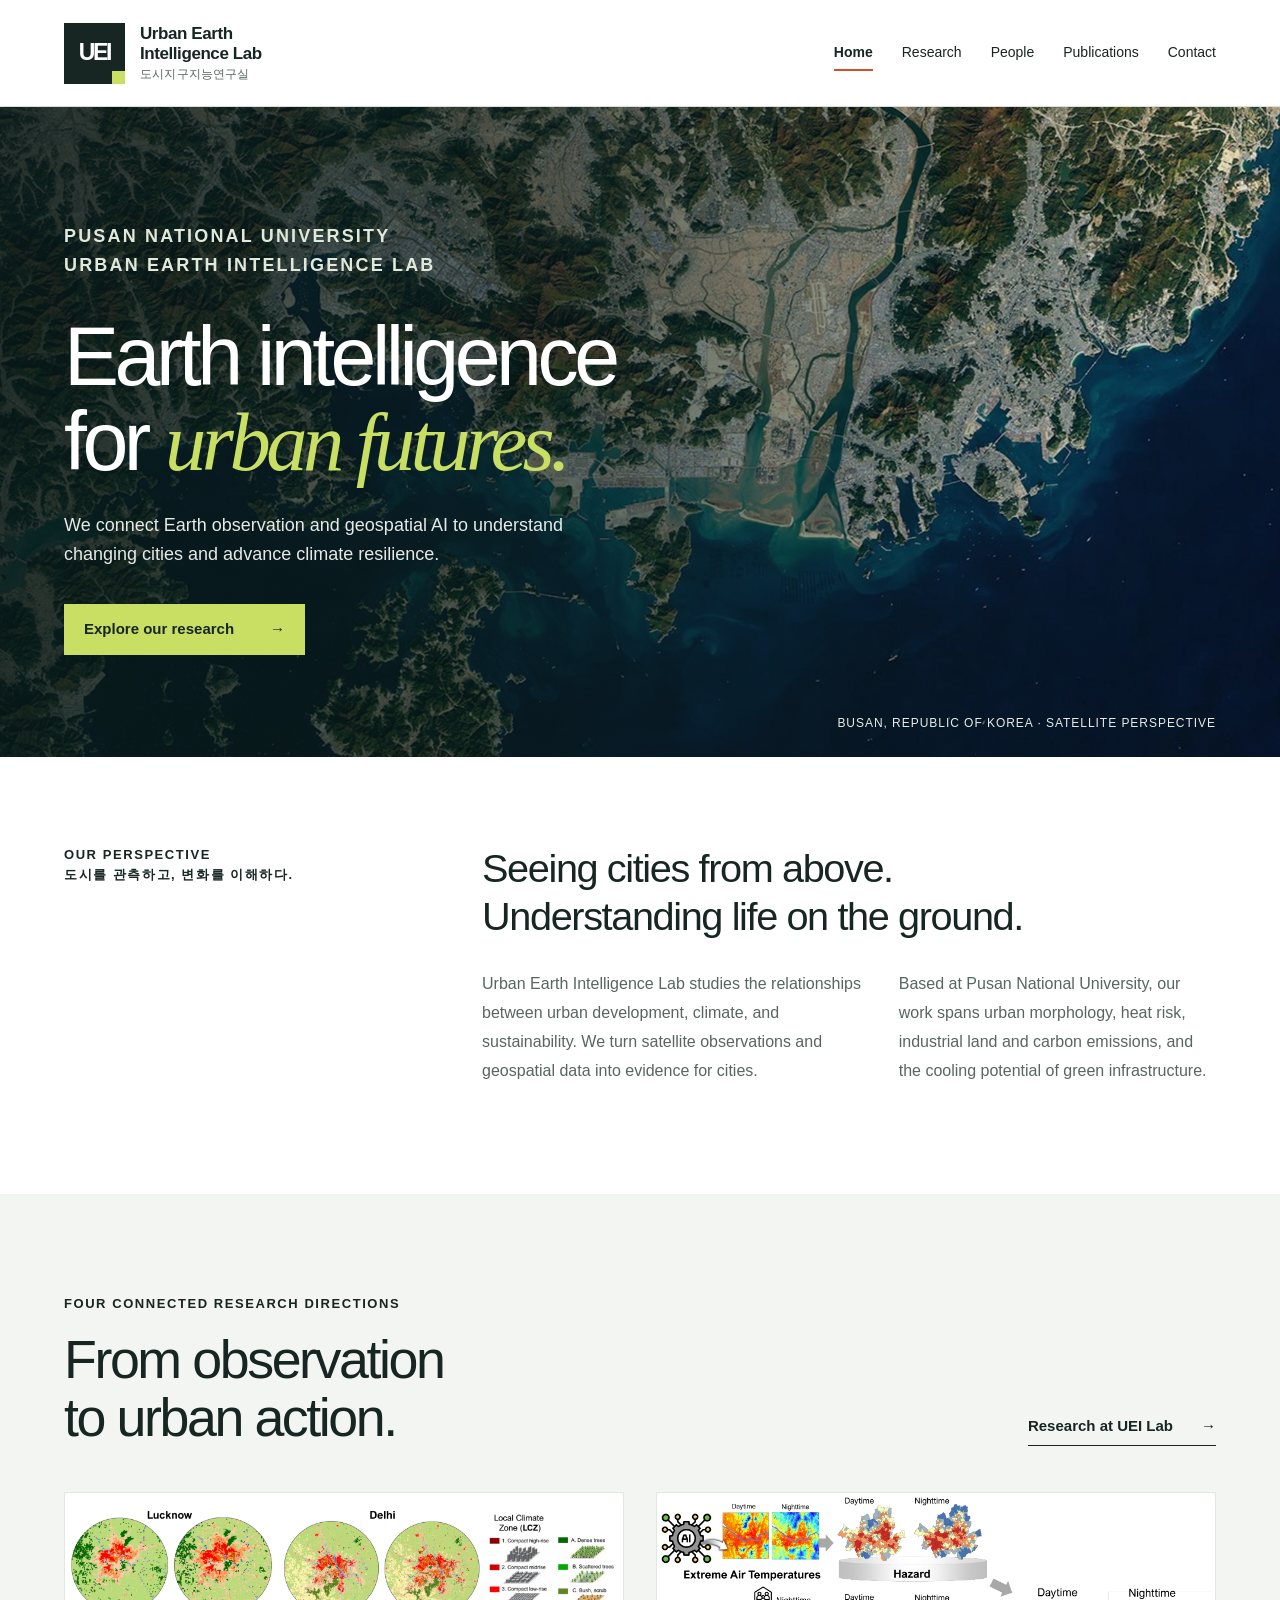
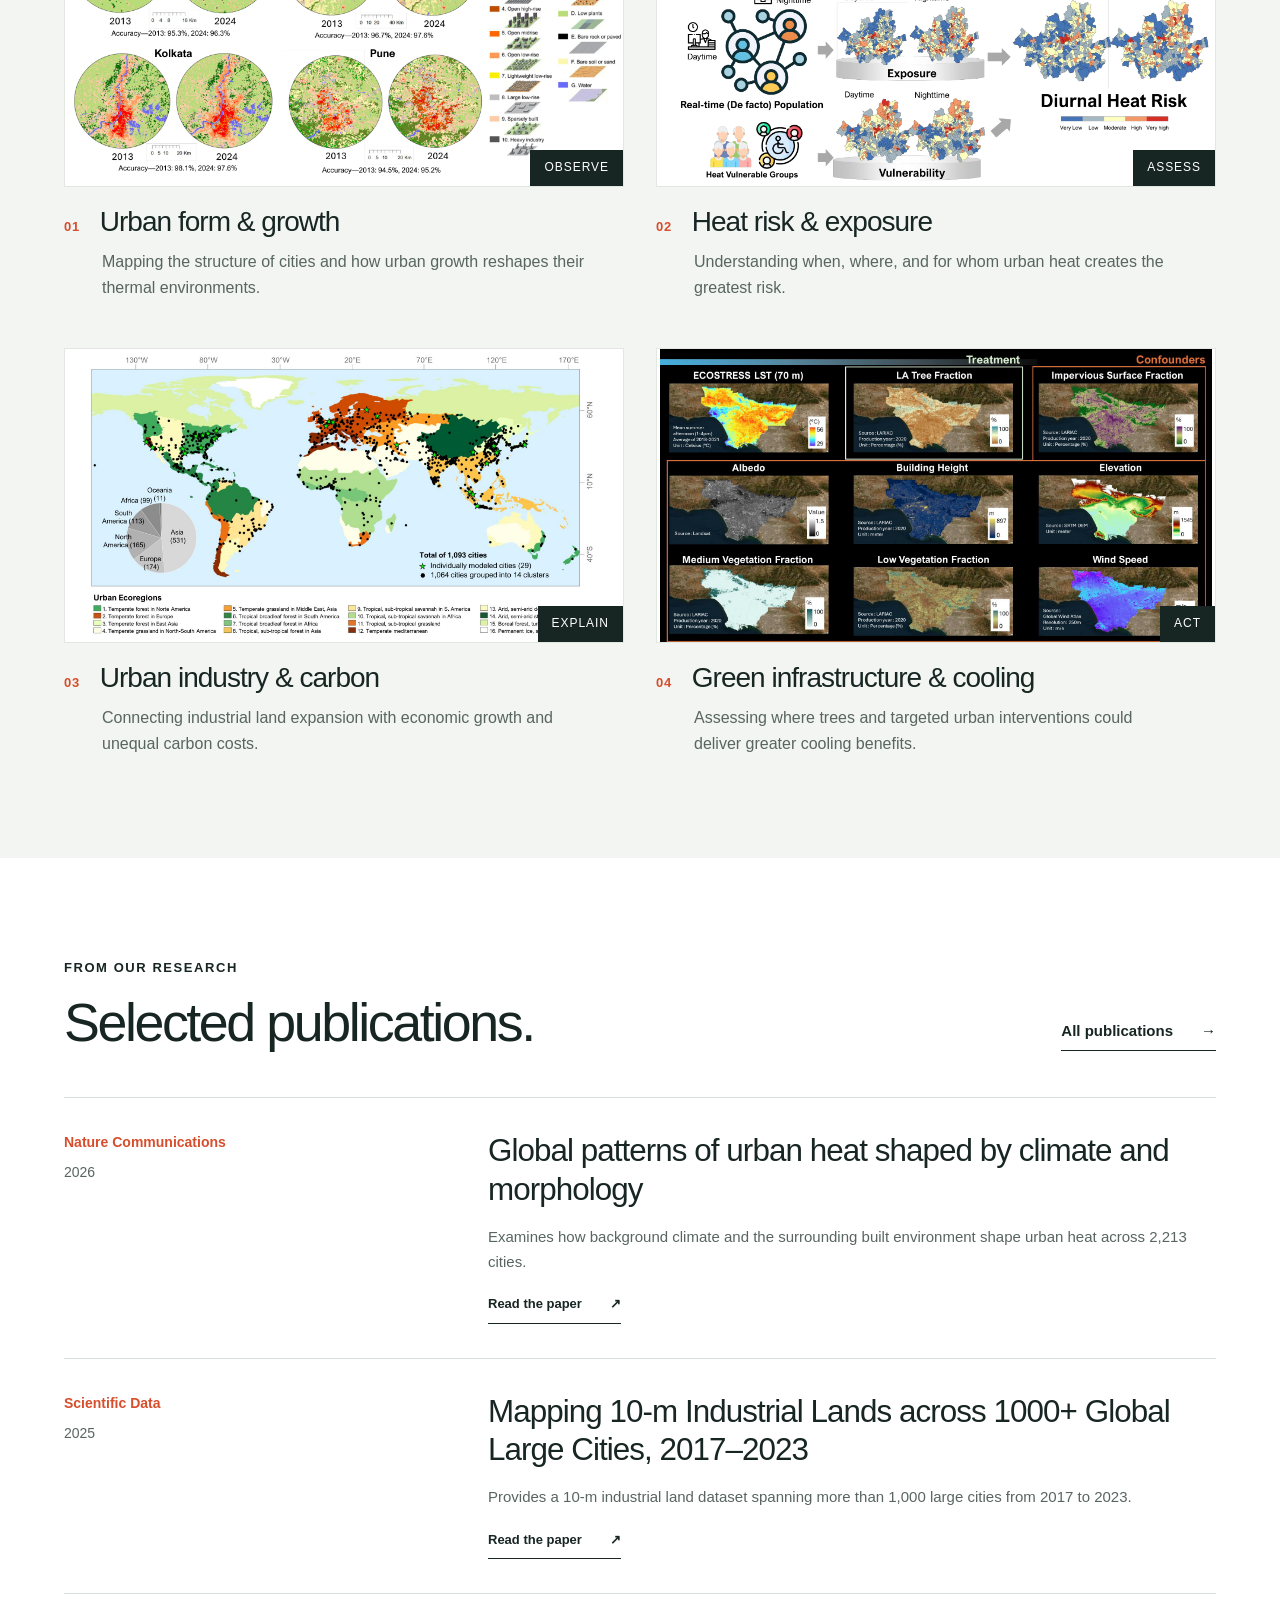
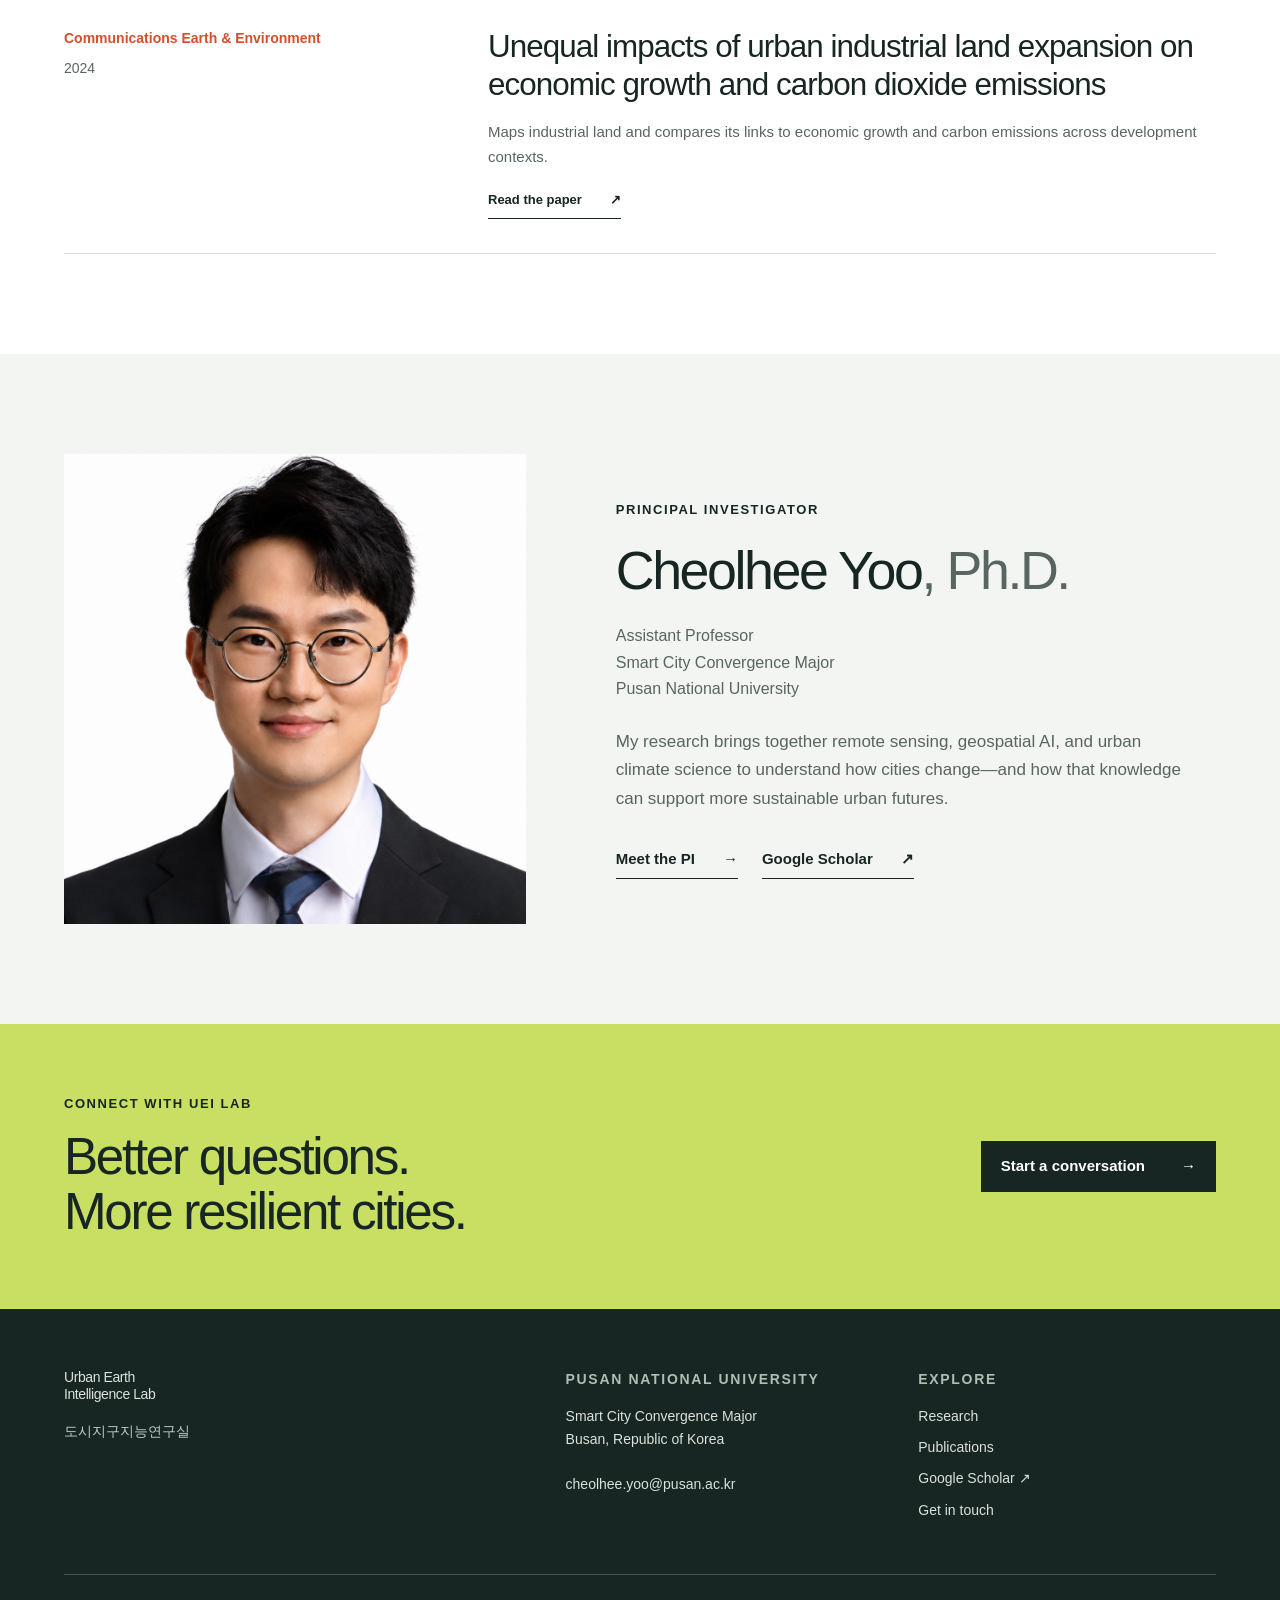
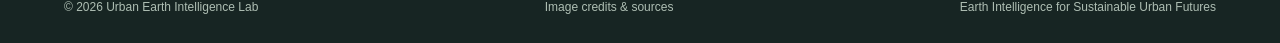
==== commit 4a6c6768: "Add files via upload" ====
--- a/index.html
+++ b/index.html
@@ -1,189 +1,21 @@
 <!doctype html>
-<html lang="en">
-<head>
-  <meta charset="utf-8">
-  <meta name="viewport" content="width=device-width, initial-scale=1">
-  <meta name="description" content="SURF Lab - Smart Urban Remote Sensing Futures at Pusan National University">
-  <title>Home | SURF Lab</title>
-  <link rel="icon" href="assets/img/surf-logo-mark.png" type="image/png">
-  <link rel="stylesheet" href="styles.css">
-</head>
-<body data-page="index.html">
-
-<header class="site-header" id="site-header">
-  <a class="skip-link" href="#main">Skip to content</a>
-  <div class="nav-wrap">
-    <a class="brand" href="index.html" aria-label="SURF Lab home">
-      <img src="assets/img/surf-logo.png" alt="SURF Lab logo" class="brand-logo">
-    </a>
-    <button class="menu-toggle" type="button" aria-label="Open menu" aria-expanded="false" aria-controls="primary-nav">
-      <span></span><span></span><span></span>
-    </button>
-    <nav class="primary-nav" id="primary-nav" aria-label="Primary navigation">
-      <a class="active" href="index.html">Home</a>
-      <a href="research.html">Research</a>
-      <div class="nav-group">
-        <a class="nav-parent" href="members.html">Members</a>
-        <div class="nav-dropdown" aria-label="Members submenu">
-          <a href="professors.html">Professors</a>
-          <a href="teams.html">Teams</a>
-        </div>
-      </div>
-      <a href="publications.html">Publications</a>
-      <a href="news.html">NEWS</a>
-      <a href="contact.html">Contact</a>
-    </nav>
-  </div>
-</header>
-
-<main id="main">
-
-<section class="hero hero-home hero-clean">
-  <div class="hero-bg" aria-hidden="true"></div>
-  <div class="container hero-grid hero-grid-single">
-    <div class="hero-copy reveal">
-      <img src="assets/img/surf-logo.png" alt="SURF Lab logo" class="hero-logo">
-      <p class="eyebrow">Pusan National University · SURF LAB</p>
-      <h2>부산대학교 <br> 스마트시티 원격탐사 연구실</h2>
-      <p class="hero-lead">SURF Lab develops satellite-based urban intelligence for climate resilience, carbon mitigation, and smart-city decision-making.</p>
-      <div class="hero-actions">
-        <a class="btn primary" href="research.html">Explore Research</a>
-        <a class="btn ghost" href="publications.html">Publications</a>
-      </div>
-    </div>
-  </div>
-</section>
-
-<section class="section intro-band">
-  <div class="container split-layout">
-    <div class="section-heading reveal">
-      <p class="eyebrow">About SURF Lab</p>
-      <h2>Urban futures observed from space and translated through AI.</h2>
-    </div>
-    <div class="prose reveal">
-      <p>SURF Lab, the Smart Urban Remote Sensing Futures Lab, studies how cities grow, heat, emit carbon, and adapt. Our work combines satellite remote sensing, geospatial artificial intelligence, urban climatology, and smart-city analytics.</p>
-      <p>The lab focuses on building decision-ready urban datasets and models that help planners, scientists, and communities understand spatial inequalities in heat exposure, urban form, industrial land expansion, and green-infrastructure cooling potential.</p>
-    </div>
-  </div>
-</section>
-
-<section class="section framework-section muted-section">
-  <div class="container">
-    <div class="section-heading centered reveal">
-      <p class="eyebrow">What we build</p>
-      <h2>From satellite observation to urban-resilience action</h2>
-      <p>Our workflow links remote sensing and GeoAI with city-scale products and sustainability assessment.</p>
-    </div>
-    <div class="framework-grid reveal">
-      <div class="framework-card">
-        <span>01</span>
-        <h3>Remote Sensing + GeoAI</h3>
-        <p>Satellite imagery, land surface temperature, nighttime lights, building data, mobile-network data, and urban sensors.</p>
-      </div>
-      <div class="framework-arrow" aria-hidden="true">→</div>
-      <div class="framework-card">
-        <span>02</span>
-        <h3>Urban Products</h3>
-        <p>Local climate zones, land-cover maps, industrial-land datasets, thermal-stress surfaces, and cooling-potential layers.</p>
-      </div>
-      <div class="framework-arrow" aria-hidden="true">→</div>
-      <div class="framework-card">
-        <span>03</span>
-        <h3>Assessment</h3>
-        <p>Urban climate resilience, carbon-emission implications, exposure inequalities, and targeted cooling strategies.</p>
-      </div>
-    </div>
-  </div>
-</section>
-
-<section class="section research-preview">
-  <div class="container">
-    <div class="section-heading reveal">
-      <p class="eyebrow">Research themes</p>
-      <h2>Core research directions</h2>
-    </div>
-    <div class="theme-grid">
-      <a class="theme-card reveal" href="research.html#theme-morphology">
-        <img src="assets/slides/morphology-mapping.jpg" alt="Urban morphology mapping slide thumbnail">
-        <span>01</span>
-        <h3>Urban Morphology Mapping</h3>
-        <p>Mapping local climate zones and urban form using satellite imagery, building data, and deep learning.</p>
-      </a>
-      <a class="theme-card reveal" href="research.html#theme-heat">
-        <img src="assets/slides/heat-resilience-nature.jpg" alt="Heat resilience research slide thumbnail">
-        <span>02</span>
-        <h3>Heat-Resilience Assessment</h3>
-        <p>Connecting urban morphology, land surface temperature, and population exposure to quantify heat risk.</p>
-      </a>
-      <a class="theme-card reveal" href="research.html#theme-carbon">
-        <img src="assets/slides/industrial-land-co2.jpg" alt="Industrial land and carbon emission slide thumbnail">
-        <span>03</span>
-        <h3>Industrial Land &amp; CO₂</h3>
-        <p>Monitoring industrial land expansion and its relationship with economic growth and carbon emissions.</p>
-      </a>
-      <a class="theme-card reveal" href="research.html#theme-green">
-        <img src="assets/slides/tree-cooling-potential.jpg" alt="Tree cooling potential slide thumbnail">
-        <span>04</span>
-        <h3>Tree Cooling Potential</h3>
-        <p>Identifying where green infrastructure can most effectively reduce urban heat exposure.</p>
-      </a>
-    </div>
-  </div>
-</section>
-
-<section class="section latest-news-section muted-section">
-  <div class="container">
-    <div class="section-heading row-heading reveal">
-      <div>
-        <p class="eyebrow">Latest</p>
-        <h2>News &amp; highlights</h2>
-      </div>
-      <a class="text-link" href="news.html">View all NEWS</a>
-    </div>
-    <div class="news-strip">
-      <article class="news-mini reveal">
-        <span>May 2026</span>
-        <h3>Research seminar on urban sustainability and resilience</h3>
-        <p>Presented a remote sensing and AI framework for climate, carbon, and green-infrastructure analysis.</p>
-      </article>
-      <article class="news-mini reveal">
-        <span>2026</span>
-        <h3>Nature Communications paper on global urban heat</h3>
-        <p>New work examines how climate and urban morphology shape global patterns of urban heat.</p>
-      </article>
-      <article class="news-mini reveal">
-        <span>2025</span>
-        <h3>10-m industrial lands across 1000+ cities</h3>
-        <p>Published a global urban industrial-land dataset for 2017–2023 in Scientific Data.</p>
-      </article>
-    </div>
-  </div>
-</section>
-
-</main>
-
-<footer class="site-footer">
-  <div class="footer-inner">
-    <div>
-      <img src="assets/img/surf-logo.png" alt="SURF Lab logo" class="footer-logo">
-      <p>Smart Urban Remote Sensing Futures Lab<br>Pusan National University</p>
-    </div>
-    <div>
-      <strong>Research</strong>
-      <a href="research.html#theme-morphology">Urban Morphology</a>
-      <a href="research.html#theme-heat">Heat Resilience</a>
-      <a href="research.html#theme-carbon">Industrial Land &amp; CO₂</a>
-      <a href="research.html#theme-green">Tree Cooling</a>
-    </div>
-    <div>
-      <strong>Contact</strong>
-      <a href="mailto:cheolhee.yoo@pusan.ac.kr">cheolhee.yoo@pusan.ac.kr</a>
-      <a href="https://scholar.google.com/citations?user=P_pe0a8AAAAJ&amp;hl=ko" target="_blank" rel="noopener">Google Scholar</a>
-    </div>
-  </div>
-  <p class="copyright">© <span id="year"></span> SURF Lab. All rights reserved.</p>
-</footer>
-
-<script src="script.js" defer></script>
-</body>
-</html>
+<html lang="en"><head>
+<meta charset="utf-8"><meta name="viewport" content="width=device-width, initial-scale=1">
+<title>Home | Urban Earth Intelligence Lab</title>
+<meta name="description" content="Urban Earth Intelligence Lab (도시지구지능연구실) at Pusan National University. Earth observation and GeoAI for urban climate resilience and sustainable cities.">
+<meta name="theme-color" content="#172523">
+<meta property="og:type" content="website"><meta property="og:title" content="Home | Urban Earth Intelligence Lab"><meta property="og:description" content="Urban Earth Intelligence Lab (도시지구지능연구실) at Pusan National University. Earth observation and GeoAI for urban climate resilience and sustainable cities.">
+<link rel="icon" type="image/svg+xml" href="assets/favicon.svg">
+<link rel="stylesheet" href="assets/style.css"><script src="assets/main.js" defer></script>
+</head><body><a class="skip-link" href="#main">Skip to content</a><header class="site-header"><div class="wrap header-inner">
+<a class="brand" href="index.html" aria-label="Urban Earth Intelligence Lab home"><span class="brand-mark" aria-hidden="true">UEI</span><span class="brand-name">Urban Earth<br>Intelligence Lab<span class="brand-ko" lang="ko">도시지구지능연구실</span></span></a>
+<button class="menu-button" hidden aria-controls="primary-nav" aria-expanded="false" aria-label="Toggle navigation">Menu</button>
+<nav class="nav" id="primary-nav" aria-label="Primary navigation"><a href="index.html" aria-current="page">Home</a><a href="research.html">Research</a><a href="people.html">People</a><a href="publications.html">Publications</a><a href="contact.html">Contact</a></nav></div></header><main id="main"><section class="hero" aria-labelledby="hero-title"><img class="hero-image" src="assets/busan-satellite-hero.jpeg" alt="Satellite view of Busan, where urban development meets mountains, rivers, and the sea." width="2000" height="1125" fetchpriority="high"><div class="wrap"><p class="eyebrow">Pusan National University<br>Urban Earth Intelligence Lab</p><h1 id="hero-title">Earth intelligence<br>for <em>urban futures.</em></h1><p>We connect Earth observation and geospatial AI to understand changing cities and advance climate resilience.</p><a class="button" href="research.html">Explore our research<span aria-hidden="true">→</span></a></div><div class="hero-caption">Busan, Republic of Korea · Satellite perspective</div></section>
+<section class="wrap intro"><p class="eyebrow">Our perspective<br><span lang="ko">도시를 관측하고, 변화를 이해하다.</span></p><div><h2>Seeing cities from above.<br>Understanding life on the ground.</h2><div class="intro-bottom"><p>Urban Earth Intelligence Lab studies the relationships between urban development, climate, and sustainability. We turn satellite observations and geospatial data into evidence for cities.</p><p>Based at Pusan National University, our work spans urban morphology, heat risk, industrial land and carbon emissions, and the cooling potential of green infrastructure.</p></div></div></section>
+<section class="research-home section"><div class="wrap"><div class="section-heading"><div><p class="eyebrow">Four connected research directions</p><h2>From observation<br>to urban action.</h2></div><a class="text-link" href="research.html">Research at UEI Lab<span aria-hidden="true">→</span></a></div><div class="research-grid"><a class="research-card" href="research.html#urban-morphology"><div class="media"><img src="assets/local-climate-zones.png" alt="Local Climate Zone maps for Lucknow, Delhi, Kolkata, and Pune in 2013 and 2024, with a classification legend." width="1882" height="926" loading="lazy"><span class="card-tag">Observe</span></div><div class="research-card-top"><span class="number">01</span><h3>Urban form &amp; growth</h3></div><p>Mapping the structure of cities and how urban growth reshapes their thermal environments.</p></a><a class="research-card" href="research.html#urban-heat"><div class="media"><img src="assets/diurnal-heat-risk.png" alt="Framework combining extreme air temperatures, population exposure, and vulnerability to map daytime and nighttime heat risk." width="1938" height="1031" loading="lazy"><span class="card-tag">Assess</span></div><div class="research-card-top"><span class="number">02</span><h3>Heat risk &amp; exposure</h3></div><p>Understanding when, where, and for whom urban heat creates the greatest risk.</p></a><a class="research-card" href="research.html#industrial-land"><div class="media"><img src="assets/global-industrial-cities.jpeg" alt="Global study coverage showing 1,093 large cities across urban ecoregions for industrial-land mapping." width="1938" height="1088" loading="lazy"><span class="card-tag">Explain</span></div><div class="research-card-top"><span class="number">03</span><h3>Urban industry &amp; carbon</h3></div><p>Connecting industrial land expansion with economic growth and unequal carbon costs.</p></a><a class="research-card" href="research.html#green-infrastructure"><div class="media"><img src="assets/tree-cooling-potential.jpeg" alt="Los Angeles maps of ECOSTRESS surface temperature, tree cover, impervious surface, building height, and other cooling-model inputs." width="1860" height="986" loading="lazy"><span class="card-tag">Act</span></div><div class="research-card-top"><span class="number">04</span><h3>Green infrastructure &amp; cooling</h3></div><p>Assessing where trees and targeted urban interventions could deliver greater cooling benefits.</p></a></div></div></section>
+<section class="section"><div class="wrap"><div class="section-heading"><div><p class="eyebrow">From our research</p><h2>Selected publications.</h2></div><a class="text-link" href="publications.html">All publications<span aria-hidden="true">→</span></a></div><article class="pub-feature"><div><div class="journal">Nature Communications</div><div class="year">2026</div></div><div><h3><a href="https://doi.org/10.1038/s41467-026-73062-8" target="_blank" rel="noopener noreferrer">Global patterns of urban heat shaped by climate and morphology</a></h3><p>Examines how background climate and the surrounding built environment shape urban heat across 2,213 cities.</p><a class="text-link" href="https://doi.org/10.1038/s41467-026-73062-8" target="_blank" rel="noopener noreferrer">Read the paper<span aria-hidden="true">↗</span></a></div></article><article class="pub-feature"><div><div class="journal">Scientific Data</div><div class="year">2025</div></div><div><h3><a href="https://doi.org/10.1038/s41597-025-04604-w" target="_blank" rel="noopener noreferrer">Mapping 10-m Industrial Lands across 1000+ Global Large Cities, 2017–2023</a></h3><p>Provides a 10-m industrial land dataset spanning more than 1,000 large cities from 2017 to 2023.</p><a class="text-link" href="https://doi.org/10.1038/s41597-025-04604-w" target="_blank" rel="noopener noreferrer">Read the paper<span aria-hidden="true">↗</span></a></div></article><article class="pub-feature"><div><div class="journal">Communications Earth &amp; Environment</div><div class="year">2024</div></div><div><h3><a href="https://doi.org/10.1038/s43247-024-01375-x" target="_blank" rel="noopener noreferrer">Unequal impacts of urban industrial land expansion on economic growth and carbon dioxide emissions</a></h3><p>Maps industrial land and compares its links to economic growth and carbon emissions across development contexts.</p><a class="text-link" href="https://doi.org/10.1038/s43247-024-01375-x" target="_blank" rel="noopener noreferrer">Read the paper<span aria-hidden="true">↗</span></a></div></article></div></section>
+<section class="pi-band section"><div class="wrap pi-mini"><div class="pi-image"><img src="assets/cheolhee-yoo.png" alt="Portrait of Cheolhee Yoo" width="1086" height="1449" loading="lazy"></div><div><p class="eyebrow">Principal investigator</p><h2>Cheolhee Yoo<span class="muted">, Ph.D.</span></h2><p class="role">Assistant Professor<br>Smart City Convergence Major<br>Pusan National University</p><p class="bio">My research brings together remote sensing, geospatial AI, and urban climate science to understand how cities change—and how that knowledge can support more sustainable urban futures.</p><div class="links"><a class="text-link" href="people.html">Meet the PI<span aria-hidden="true">→</span></a><a class="text-link" href="https://scholar.google.com/citations?user=P_pe0a8AAAAJ&amp;hl=en" target="_blank" rel="noopener noreferrer">Google Scholar<span aria-hidden="true">↗</span></a></div></div></div></section><section class="contact-band"><div class="wrap"><div><p class="eyebrow">Connect with UEI Lab</p><h2>Better questions.<br>More resilient cities.</h2></div><a class="button dark" href="contact.html">Start a conversation<span aria-hidden="true">→</span></a></div></section></main><footer class="site-footer"><div class="wrap"><div class="footer-main">
+<div><p class="footer-title">Urban Earth<br>Intelligence Lab</p><p class="ko" lang="ko">도시지구지능연구실</p></div>
+<div><p class="eyebrow">Pusan National University</p><p>Smart City Convergence Major<br>Busan, Republic of Korea</p><a href="mailto:cheolhee.yoo@pusan.ac.kr">cheolhee.yoo@pusan.ac.kr</a></div>
+<div><p class="eyebrow">Explore</p><div class="footer-links"><a href="research.html">Research</a><a href="publications.html">Publications</a><a href="https://scholar.google.com/citations?user=P_pe0a8AAAAJ&hl=en" target="_blank" rel="noopener noreferrer">Google Scholar ↗</a><a href="contact.html">Get in touch</a></div></div>
+</div><div class="footer-bottom"><span>© 2026 Urban Earth Intelligence Lab</span><a href="credits.html">Image credits &amp; sources</a><span>Earth Intelligence for Sustainable Urban Futures</span></div></div></footer></body></html>
--- a/assets/style.css
+++ b/assets/style.css
@@ -0,0 +1,11 @@
+/* Urban Earth Intelligence Lab — responsive, dependency-free stylesheet */
+:root{--ink:#172523;--muted:#586561;--line:#d8ded9;--paper:#fff;--soft:#f2f5f2;--accent:#d64e2c;--green:#c8df63;--width:1320px;--gutter:clamp(24px,5vw,84px);--sans:Arial,Helvetica,'Apple SD Gothic Neo','Malgun Gothic',sans-serif}
+*{box-sizing:border-box}html{scroll-behavior:smooth;scroll-padding-top:120px}body{margin:0;background:var(--paper);color:var(--ink);font-family:var(--sans);font-size:17px;line-height:1.65;-webkit-font-smoothing:antialiased}a{color:inherit;text-decoration:none}img{max-width:100%;display:block}button{font:inherit}::selection{background:var(--green);color:var(--ink)}:focus-visible{outline:3px solid var(--accent);outline-offset:5px}a,button{-webkit-tap-highlight-color:transparent}p{margin:0 0 1.3em}h1,h2,h3,h4{font-weight:500;line-height:1.08;letter-spacing:-.045em;margin:0}h1{font-size:clamp(48px,7.4vw,110px)}h2{font-size:clamp(36px,4.2vw,64px)}h3{font-size:clamp(25px,2.8vw,36px)}ul{padding-left:1.2em}figure{margin:0}figcaption{font-size:13px;line-height:1.5;color:var(--muted);margin-top:12px}.wrap{max-width:calc(var(--width) + var(--gutter)*2);padding-inline:var(--gutter);margin:auto}.section{padding-block:100px}.eyebrow{font-size:13px;text-transform:uppercase;letter-spacing:.12em;font-weight:700;line-height:1.5}.muted{color:var(--muted)}.text-link{display:inline-flex;gap:28px;align-items:center;padding:9px 0;border-bottom:1px solid currentColor;font-size:15px;font-weight:600;line-height:1.4}.text-link:hover{color:var(--accent)}.text-link span{transition:transform .2s}.text-link:hover span{transform:translateX(4px)}.button{display:inline-flex;align-items:center;justify-content:space-between;gap:36px;min-height:50px;padding:13px 20px;background:var(--green);color:var(--ink);font-size:15px;font-weight:700}.button:hover{background:#d9ed87}.button.dark{background:var(--ink);color:#fff}.button.dark:hover{background:#32453b}.links{display:flex;flex-wrap:wrap;gap:24px;align-items:center}.skip-link{position:fixed;top:-100px;left:20px;z-index:1000;padding:12px 24px;background:var(--ink);color:#fff}.skip-link:focus{top:12px}
+.site-header{position:sticky;top:0;z-index:50;background:#fff;border-bottom:1px solid var(--line)}.header-inner{height:106px;display:flex;align-items:center;justify-content:space-between;gap:30px}.brand{display:flex;align-items:center;gap:15px;flex-shrink:0}.brand-mark{display:grid;place-items:center;width:61px;height:61px;background:var(--ink);color:#fff;font-size:23px;font-weight:700;letter-spacing:-.1em;position:relative}.brand-mark:after{content:'';position:absolute;right:0;bottom:0;width:13px;height:13px;background:var(--green)}.brand-name{font-size:17px;line-height:1.16;letter-spacing:-.025em;font-weight:700}.brand-ko{display:block;margin-top:5px;font-size:12px;letter-spacing:.015em;font-weight:400;color:var(--muted)}.nav{display:flex;gap:29px;align-items:center}.nav a{font-size:14px;padding:12px 0;position:relative}.nav a:after{content:'';position:absolute;bottom:6px;left:0;right:100%;height:2px;background:var(--accent);transition:right .2s}.nav a:hover:after,.nav a[aria-current=page]:after{right:0}.nav a[aria-current=page]{font-weight:700}.menu-button{border:1px solid var(--line);background:white;min-height:44px;padding:8px 14px;font-size:14px}.menu-button[hidden]{display:none}
+.hero{position:relative;isolation:isolate;background:var(--ink);color:#fff;min-height:650px;display:flex;align-items:center;overflow:hidden}.hero-image{position:absolute;inset:0;width:100%;height:100%;object-fit:cover;object-position:60% 50%;z-index:-2}.hero:after{content:'';position:absolute;inset:0;background:linear-gradient(90deg,rgba(8,25,25,.86) 0%,rgba(8,25,25,.62) 49%,rgba(8,25,25,.06) 100%);z-index:-1}.hero .wrap{width:100%;padding-top:67px;padding-bottom:80px}.hero .eyebrow{color:#e0e9dc;margin-bottom:35px}.hero h1{font-size:clamp(49px,6.45vw,94px);max-width:900px;letter-spacing:-.055em;line-height:1.03}.hero h1 em{font-family:Georgia,'Times New Roman',serif;font-weight:400;color:var(--green)}.hero p{margin-top:26px;max-width:530px;color:#e6e9e5;font-size:18px;line-height:1.6}.hero .button{margin-top:12px}.hero-caption{position:absolute;right:var(--gutter);bottom:23px;font-size:12px;letter-spacing:.08em;text-transform:uppercase;color:#e7ece6}.intro{display:grid;grid-template-columns:1fr 2.05fr;gap:60px;padding-block:88px}.intro h2{font-size:clamp(30px,3.1vw,47px);line-height:1.2;letter-spacing:-.035em;max-width:900px}.intro .intro-bottom{display:grid;grid-template-columns:1.2fr 1fr;gap:36px;margin-top:30px}.intro-bottom p{font-size:16px;color:var(--muted);line-height:1.8}.section-heading{display:flex;justify-content:space-between;align-items:end;gap:30px;margin-bottom:46px}.section-heading .eyebrow{margin-bottom:16px}.research-home{background:var(--soft)}.research-grid{display:grid;grid-template-columns:repeat(2,minmax(0,1fr));gap:46px 32px}.research-card{display:block}.research-card .media{aspect-ratio:1.9;position:relative;background:#e7eae5;overflow:hidden;border:1px solid #e2e7e1}.research-card .media img{width:100%;height:100%;object-fit:contain;transition:transform .5s;background:#fff}.research-card:hover .media img{transform:scale(1.035)}.research-card-top{display:flex;gap:20px;margin-top:20px;align-items:baseline}.research-card .number{font-size:13px;color:var(--accent);font-weight:700;letter-spacing:.05em}.research-card h3{font-size:28px;letter-spacing:-.035em}.research-card p{font-size:16px;color:var(--muted);margin:12px 0 0 38px;max-width:490px}.research-card .card-tag{position:absolute;bottom:0;right:0;padding:8px 14px;background:var(--ink);color:white;font-size:12px;letter-spacing:.08em;text-transform:uppercase}.pub-feature{display:grid;grid-template-columns:1fr 2fr;gap:60px;padding-block:34px;border-top:1px solid var(--line)}.pub-feature:last-child{border-bottom:1px solid var(--line)}.pub-feature .journal{font-size:14px;color:var(--accent);font-weight:700;line-height:1.5}.pub-feature .year{margin-top:8px;font-size:14px;color:var(--muted)}.pub-feature h3{font-size:clamp(23px,2.45vw,34px);line-height:1.22;letter-spacing:-.03em}.pub-feature a:hover{color:var(--accent)}.pub-feature p{font-size:15px;color:var(--muted);margin:16px 0 12px}.pub-feature .text-link{font-size:13px}.pi-band{background:var(--soft)}.pi-mini{display:grid;grid-template-columns:1fr 1.3fr;gap:90px;align-items:center}.pi-image{position:relative;background:#e6eae7;overflow:hidden;max-width:470px}.pi-image img{width:100%;height:470px;object-fit:cover;object-position:50% 20%}.pi-mini .eyebrow{margin-bottom:22px}.pi-mini h2{margin-bottom:24px}.pi-mini .role{color:var(--muted);font-size:16px}.pi-mini .bio{max-width:570px;margin-block:26px;color:var(--muted)}.contact-band{background:var(--green);padding-block:70px}.contact-band .wrap{display:flex;align-items:center;justify-content:space-between;gap:40px}.contact-band h2{font-size:clamp(34px,4vw,57px);max-width:850px}.contact-band .eyebrow{margin-bottom:15px}.site-footer{background:var(--ink);color:#fff;padding-block:60px 26px}.footer-main{display:grid;grid-template-columns:1.5fr 1fr 1fr;gap:55px;padding-bottom:52px}.footer-title{font-size:27px;letter-spacing:-.03em;line-height:1.18;max-width:300px}.footer-main .ko{font-size:14px;color:#c2cbc5;margin-top:15px}.footer-main .eyebrow{color:#aebeb3;margin-bottom:15px}.footer-main p,.footer-main a{font-size:14px;color:#dbe2db}.footer-main a:hover{color:var(--green)}.footer-main .footer-links{display:grid;gap:8px;justify-items:start}.footer-bottom{border-top:1px solid #42534a;padding-top:23px;display:flex;justify-content:space-between;gap:20px;color:#aebeb3;font-size:12px}
+.page-head{padding-block:76px 62px;border-bottom:1px solid var(--line)}.page-head .eyebrow{margin-bottom:30px;color:var(--accent)}.page-head h1{font-size:clamp(53px,6.9vw,100px)}.page-head p{font-size:21px;color:var(--muted);max-width:800px;margin:26px 0 0;line-height:1.6}.topic-nav{display:flex;flex-wrap:wrap;gap:12px 28px;margin-top:36px}.topic-nav a{font-size:14px;text-decoration:underline;text-underline-offset:5px}.topic-nav a:hover{color:var(--accent)}.research-detail{padding-block:80px;border-bottom:1px solid var(--line);display:grid;grid-template-columns:.95fr 1.2fr;gap:80px;align-items:start}.research-detail .eyebrow{color:var(--accent);margin-bottom:22px}.research-detail h2{font-size:clamp(35px,3.5vw,49px);margin-bottom:26px;line-height:1.12}.research-detail p{color:var(--muted);font-size:17px}.research-detail .question{color:var(--ink);font-size:22px;letter-spacing:-.02em;line-height:1.4}.research-detail img{width:100%;height:360px;object-fit:contain;background:var(--soft);border:1px solid var(--line);padding:12px}.research-detail .methods{font-size:14px;padding-top:18px;border-top:1px solid var(--line);margin-top:30px}.research-detail .methods strong{color:var(--ink)}.research-detail .text-link{font-size:14px}.framework{background:var(--ink);color:white}.framework .lead{color:#c4d1c6;max-width:650px;margin-top:20px}.framework-grid{display:grid;grid-template-columns:repeat(4,minmax(0,1fr));gap:35px;margin-top:58px}.framework-item{border-top:1px solid #657967;padding-top:20px}.framework-item .eyebrow{color:var(--green);margin-bottom:15px}.framework-item h3{font-size:26px;line-height:1.2;margin-bottom:15px}.framework-item p{font-size:15px;color:#c4d1c6}.profile{display:grid;grid-template-columns:380px 1fr;gap:90px;align-items:start}.portrait{background:var(--soft);position:sticky;top:135px}.portrait img{width:100%;height:auto}.portrait figcaption{padding:12px 20px;margin:0;font-size:13px}.profile h1{font-size:clamp(44px,5vw,72px);line-height:1.06}.profile .korean-name{font-size:23px;color:var(--muted);margin-top:13px}.profile .role{font-size:18px;margin-top:23px;line-height:1.5}.profile .eyebrow{color:var(--accent);margin-bottom:25px}.profile .profile-bio{margin-block:35px;color:var(--muted);max-width:710px}.profile .profile-bio p{font-size:17px}.profile h2{font-size:34px;margin-bottom:20px}.career{margin-top:60px}.timeline-row{display:grid;grid-template-columns:120px 1fr;gap:25px;padding:20px 0;border-top:1px solid var(--line)}.timeline-row .date{font-size:13px;color:var(--muted);padding-top:3px}.timeline-row .position{font-size:17px;font-weight:600}.timeline-row .institution{font-size:15px;color:var(--muted)}.service-list{margin:0;list-style:none;padding:0}.service-list li{padding:14px 0;border-top:1px solid var(--line);font-size:16px}.pub-summary{display:flex;justify-content:space-between;gap:30px;align-items:center;padding-block:24px;border-bottom:1px solid var(--line);font-size:15px;color:var(--muted)}.pub-year{display:grid;grid-template-columns:160px 1fr;gap:40px;padding-block:60px 10px}.pub-year>h2{font-size:48px;position:sticky;top:135px;align-self:start}.publication{padding:26px 0;border-top:1px solid var(--line)}.publication:first-child{padding-top:0;border-top:0}.publication h3{font-size:23px;line-height:1.35;letter-spacing:-.025em}.publication h3 a:hover{color:var(--accent)}.publication .authors{color:var(--muted);font-size:15px;line-height:1.6;margin:12px 0 7px}.publication .authors strong{color:var(--ink);font-weight:700}.publication .pub-meta{color:var(--muted);font-size:14px;display:flex;flex-wrap:wrap;gap:10px 24px;align-items:baseline}.pub-meta .journal{color:var(--accent);font-weight:600}.pub-meta a{font-size:13px;text-decoration:underline;text-underline-offset:4px}.pub-meta a:hover{color:var(--accent)}.books{padding-top:70px;padding-bottom:80px}.books>h2{font-size:38px;margin-bottom:35px}.contact-layout{display:grid;grid-template-columns:1.2fr 1fr;gap:90px;align-items:start}.contact-layout h2{font-size:36px;margin-bottom:24px}.contact-layout p{color:var(--muted)}.contact-email{font-size:clamp(20px,2.3vw,34px);letter-spacing:-.03em;text-decoration:underline;text-underline-offset:9px;text-decoration-thickness:1px;overflow-wrap:anywhere}.contact-email:hover{color:var(--accent)}.contact-box{background:var(--soft);padding:40px}.contact-box .eyebrow{color:var(--accent);margin-bottom:20px}.contact-box h3{font-size:28px;margin-bottom:20px}.contact-box p{font-size:16px}.contact-box .ko{padding-top:20px;border-top:1px solid var(--line);font-size:15px;line-height:1.9;word-break:keep-all}.contact-affiliation{margin-top:50px;border-top:1px solid var(--line);padding-top:25px}.contact-affiliation .eyebrow{margin-bottom:15px}.contact-affiliation p{font-size:16px}.plain-page{padding-block:80px;max-width:820px}.plain-page h1{font-size:52px;margin-bottom:30px}.plain-page h2{font-size:30px;margin-block:30px 20px}.plain-page a{text-decoration:underline}.error-num{color:var(--accent);font-size:90px;font-weight:700;line-height:1}.mini-note{font-size:14px;color:var(--muted)}
+@media(min-width:1600px){.hero{min-height:720px}}@media(max-width:1100px){.header-inner{height:95px}.nav{gap:20px}.brand-name{font-size:15px}.brand-mark{width:52px;height:52px}.hero{min-height:610px}.intro{gap:35px;grid-template-columns:.7fr 2fr}.pi-mini{gap:55px}.research-detail{gap:45px}.profile{grid-template-columns:310px 1fr;gap:50px}.contact-layout{gap:50px}}
+@media(max-width:800px){:root{--gutter:24px}.section{padding-block:66px}.header-inner{height:auto;min-height:89px;flex-wrap:wrap;gap:0;padding-block:16px}.brand{gap:12px}.brand-name{font-size:15px}.brand-ko{font-size:12px}.brand-mark{width:48px;height:48px;font-size:19px}.nav{width:100%;padding-top:18px;gap:22px;flex-wrap:wrap}.nav a{font-size:15px}.js .menu-button:not([hidden]){display:block}.js .nav:not(.is-open){display:none}.js .nav.is-open{display:flex;border-top:1px solid var(--line);margin-top:17px}.hero{min-height:650px}.hero .wrap{padding-top:55px;padding-bottom:78px}.hero:after{background:linear-gradient(90deg,rgba(8,25,25,.9),rgba(8,25,25,.53))}.hero h1{font-size:clamp(49px,9vw,74px)}.hero .eyebrow{font-size:12px;max-width:230px;margin-bottom:36px}.hero p{font-size:17px}.hero-caption{font-size:11px;left:24px;right:auto;bottom:17px}.intro{display:block;padding-block:62px}.intro>.eyebrow{margin-bottom:25px}.intro .intro-bottom{grid-template-columns:1fr;gap:0;margin-top:25px}.intro-bottom p{margin-bottom:18px}.section-heading{align-items:start;flex-direction:column;gap:25px;margin-bottom:34px}.research-grid{gap:36px 24px}.research-card h3{font-size:25px}.research-card .media{aspect-ratio:1.45}.research-card p{margin-left:0;font-size:15px}.research-card-top{gap:10px}.research-card .card-tag{font-size:11px;padding:5px 8px}.pub-feature{grid-template-columns:1fr;gap:16px}.pub-feature .year{display:inline;margin-left:15px}.pub-feature .journal{display:inline}.pi-mini{grid-template-columns:1fr 1.2fr;gap:35px}.pi-image img{height:365px}.pi-mini h2{font-size:38px}.pi-mini .bio{font-size:16px}.contact-band .wrap{align-items:start;flex-direction:column;gap:30px}.footer-main{gap:40px;grid-template-columns:1.3fr 1fr}.footer-main>div:first-child{grid-column:1/-1}.footer-title{max-width:none;font-size:28px}.footer-bottom{flex-direction:column;gap:6px}.page-head{padding-block:54px 46px}.page-head p{font-size:18px}.page-head .eyebrow{margin-bottom:23px}.research-detail{grid-template-columns:1fr;gap:35px;padding-block:60px}.research-detail img{height:auto;max-height:480px}.framework-grid{grid-template-columns:repeat(2,minmax(0,1fr));gap:24px}.profile{grid-template-columns:240px 1fr;gap:32px}.portrait{position:static}.profile h1{font-size:44px}.profile .profile-bio{margin-top:30px}.career{margin-top:40px}.timeline-row{grid-template-columns:1fr;gap:5px}.pub-year{grid-template-columns:90px 1fr;gap:30px;padding-top:40px}.pub-year>h2{font-size:36px}.publication h3{font-size:21px}.pub-summary{align-items:start;flex-direction:column;gap:8px}.contact-layout{grid-template-columns:1fr;gap:45px}.contact-box{padding:30px}}
+@media(max-width:540px){.hero{min-height:650px}.hero h1{font-size:50px}.hero .button{margin-top:9px}.research-grid{grid-template-columns:1fr}.research-card .media{aspect-ratio:1.65}.pi-mini{grid-template-columns:1fr}.pi-image{max-width:100%;width:100%}.pi-image img{height:400px;object-position:50% 22%}.pi-mini h2{font-size:43px}.profile{grid-template-columns:1fr}.portrait{max-width:300px}.profile h1{font-size:53px}.profile .eyebrow{margin-bottom:20px}.profile{gap:40px}.pub-year{grid-template-columns:1fr;gap:25px}.pub-year>h2{position:static;padding-bottom:15px;border-bottom:2px solid var(--ink)}.publication h3{font-size:22px}.page-head h1{font-size:52px}.framework-grid{grid-template-columns:1fr;gap:22px}.framework-item{padding-top:20px}.footer-main{grid-template-columns:1fr}.footer-main>div:first-child{grid-column:auto}.footer-main{gap:30px}.topic-nav{gap:14px 22px}.section-heading h2{font-size:41px}.contact-band h2{font-size:40px}.intro h2{font-size:31px}.links{gap:18px}.header-inner{column-gap:10px}.brand-name{font-size:14px}.menu-button{font-size:13px;padding:7px 11px}.brand-ko{font-size:11px}.pub-feature h3{font-size:26px}}
+@media(prefers-reduced-motion:reduce){html{scroll-behavior:auto}*,*:before,*:after{transition:none!important;animation:none!important}}@media print{.site-header,.site-footer,.contact-band,.hero-caption,.menu-button{display:none}.section,.page-head{padding-block:25px}.wrap{padding-inline:0}.hero{min-height:0;background:white;color:#000;padding:25px 0}.hero:after,.hero-image{display:none}.hero h1 em,.hero p,.hero .eyebrow{color:#000}.hero h1{font-size:45px}.hero .button{display:none}.profile{grid-template-columns:190px 1fr;gap:35px}.research-card,.publication,.timeline-row{break-inside:avoid}body{font-size:12pt}.pub-year>h2,.portrait{position:static}a{text-decoration:none}}
+@media(max-width:540px){.page-head h1{font-size:clamp(42px,11vw,52px)}}
